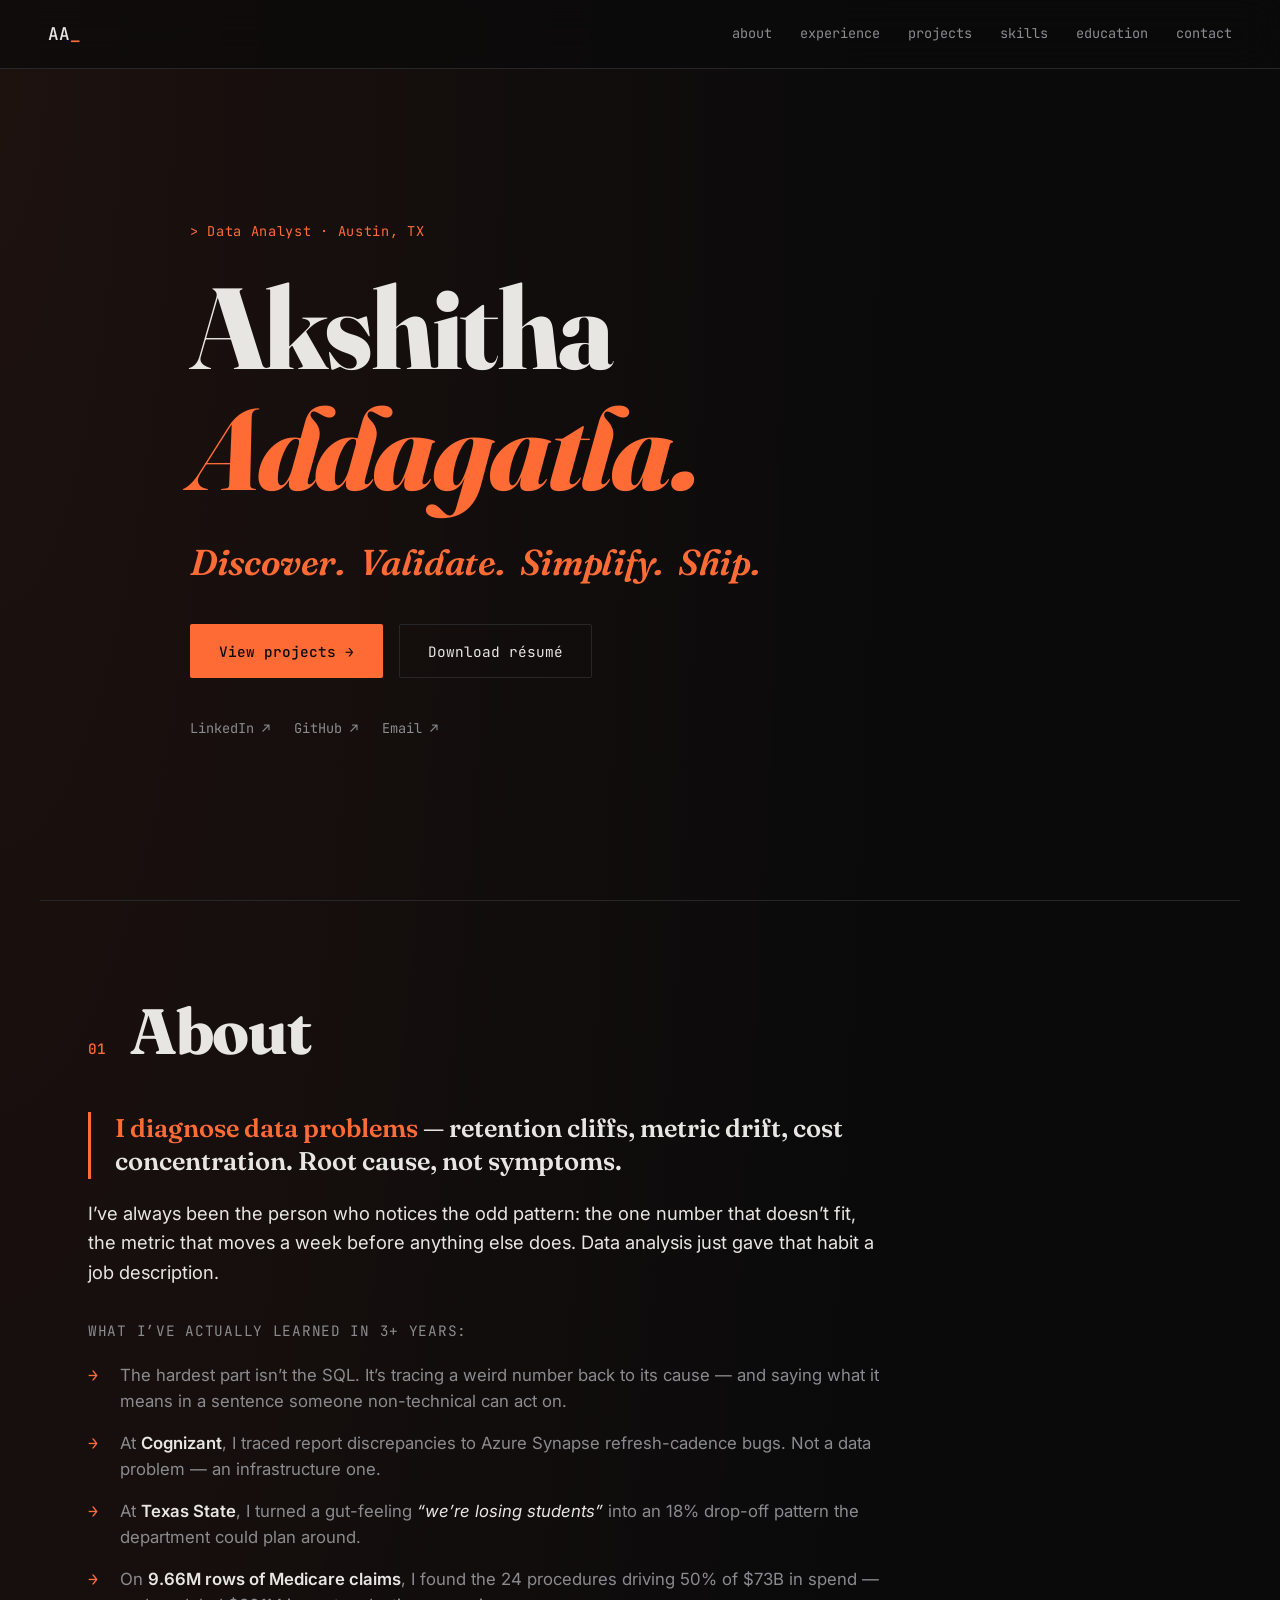
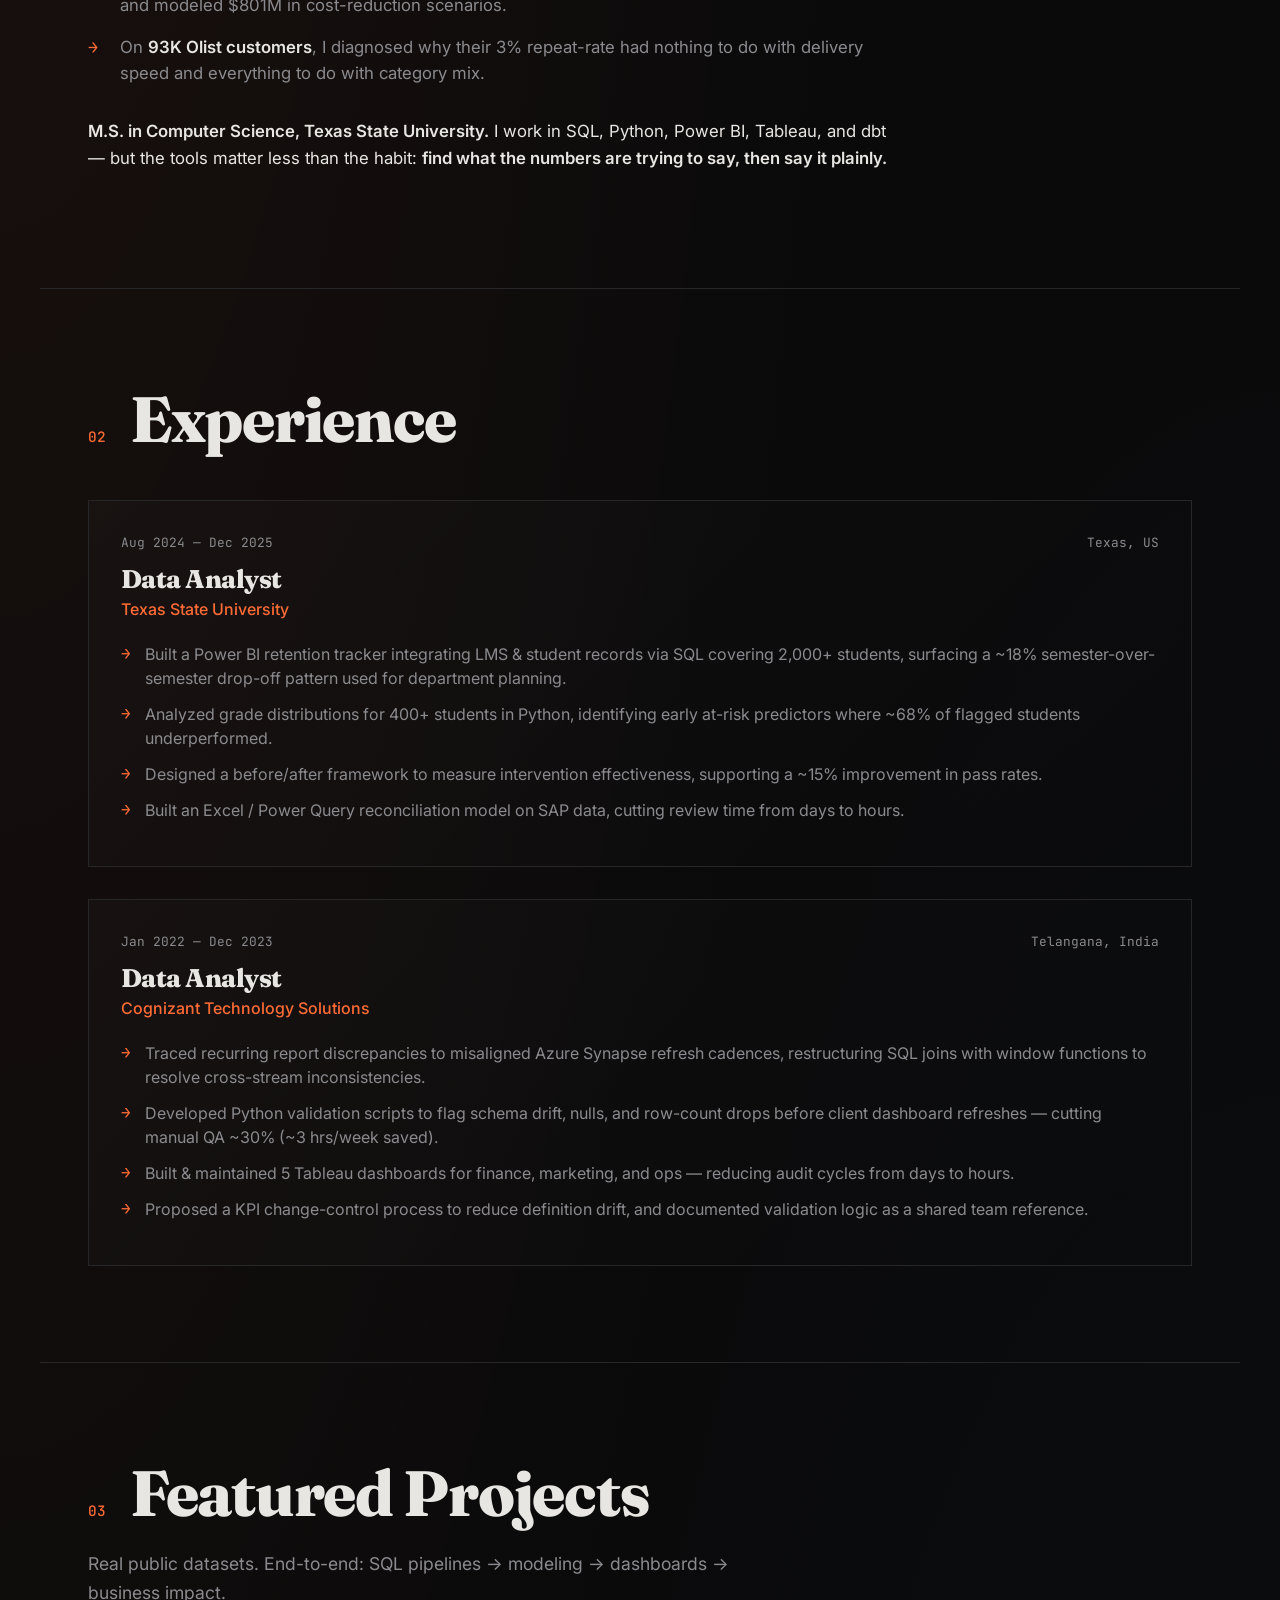
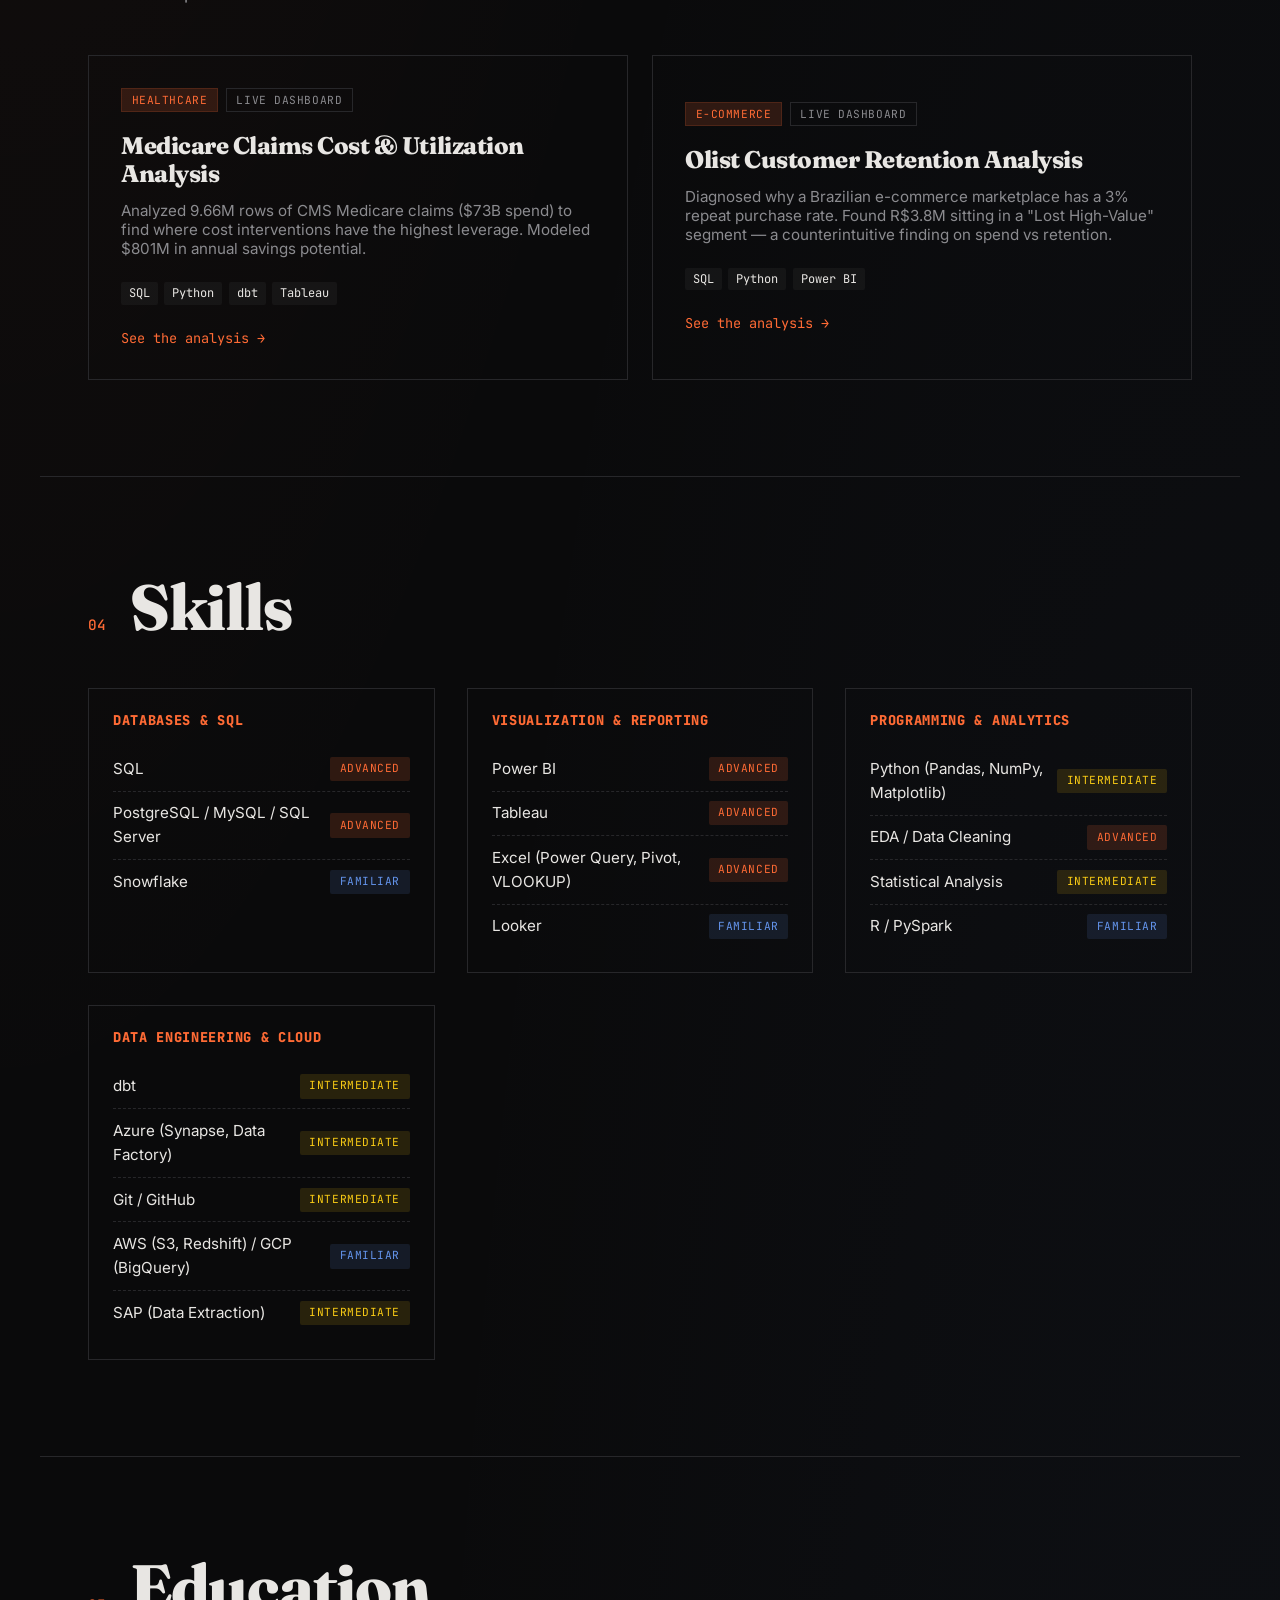
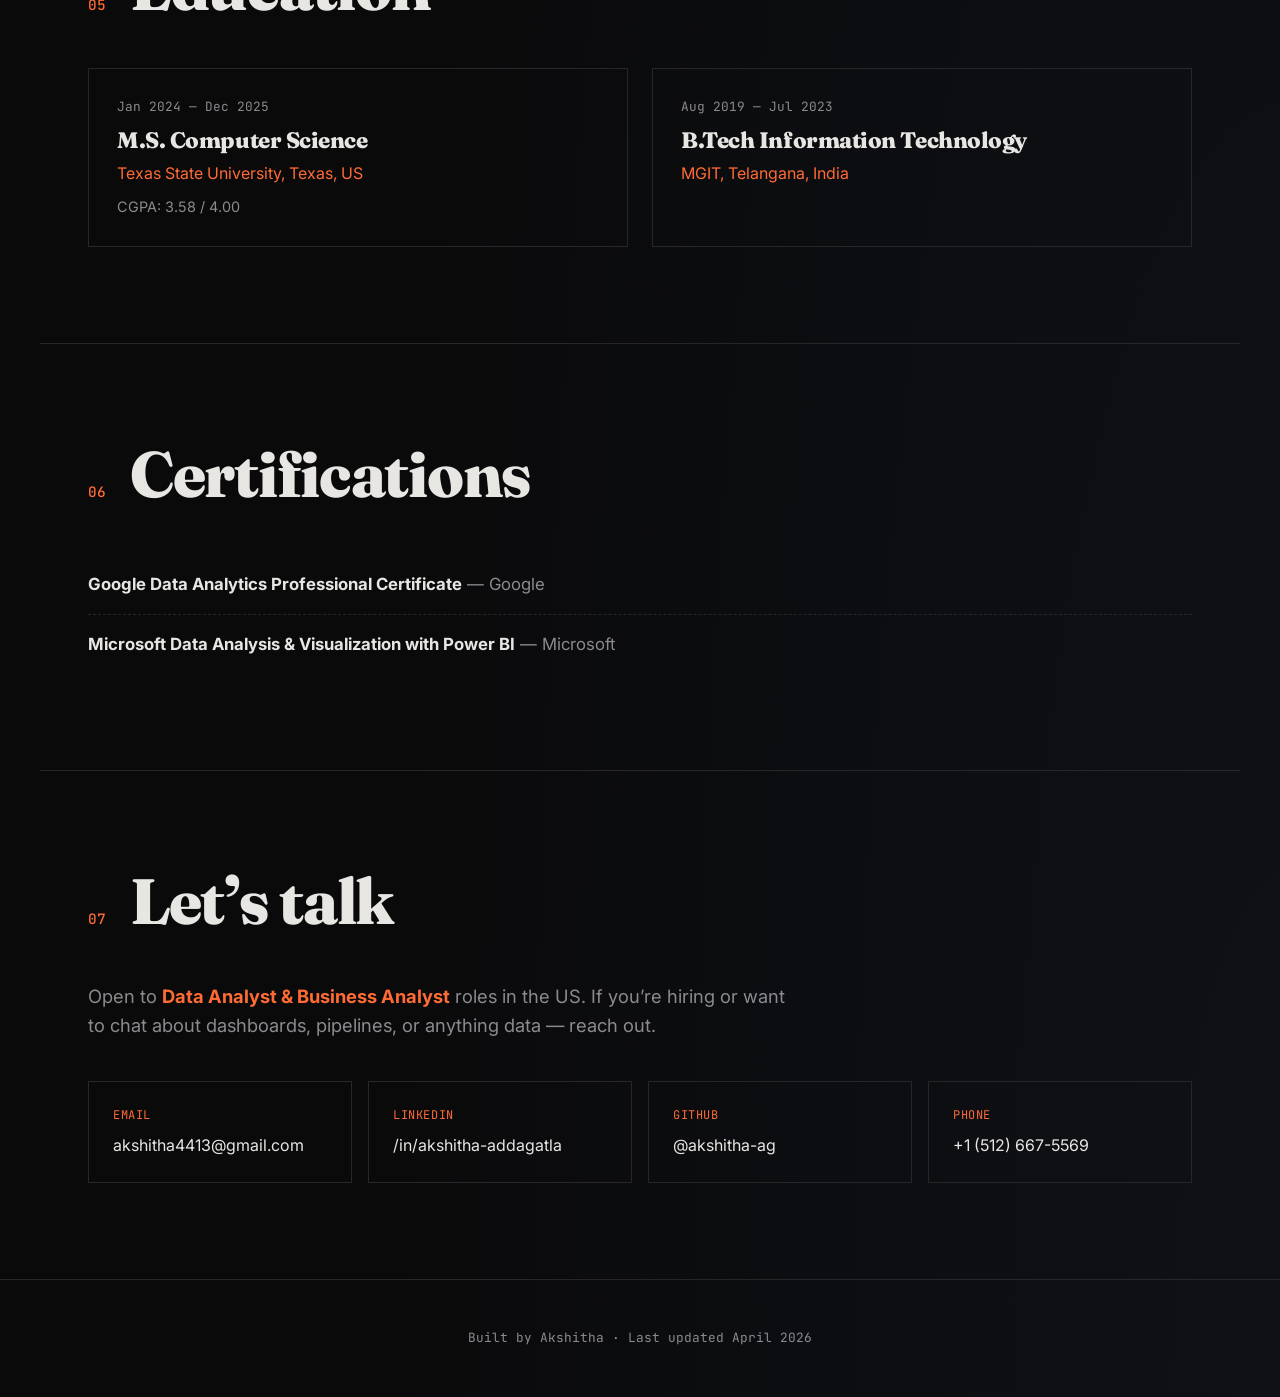
==== index.html @ b60f63e4 "Add files via upload Initial portfolio deploy" ====
<!DOCTYPE html>
<html lang="en">
<head>
<meta charset="UTF-8" />
<meta name="viewport" content="width=device-width, initial-scale=1.0" />
<title>Akshitha Addagatla — Data Analyst</title>
<meta name="description" content="Data analyst with 3+ years of experience. I diagnose data problems — retention cliffs, metric drift, cost concentration. Root cause, not symptoms." />
<meta property="og:title" content="Akshitha Addagatla — Data Analyst" />
<meta property="og:description" content="Discover. Validate. Simplify. Ship. — Data analyst diagnosing retention cliffs, metric drift, and cost concentration across healthcare, e-commerce, and enterprise reporting." />
<meta property="og:type" content="website" />
<link rel="icon" type="image/svg+xml" href="favicon.svg" />
<link rel="preconnect" href="https://fonts.googleapis.com" />
<link rel="preconnect" href="https://fonts.gstatic.com" crossorigin />
<link href="https://fonts.googleapis.com/css2?family=Fraunces:opsz,wght@9..144,400;9..144,600;9..144,800&family=JetBrains+Mono:wght@400;500&family=Inter:wght@400;500;600&display=swap" rel="stylesheet" />
<link rel="stylesheet" href="style.css" />
</head>
<body>

<nav class="nav">
  <a href="#top" class="nav-logo">AA<span class="blink">_</span></a>
  <div class="nav-links">
    <a href="#about">about</a>
    <a href="#experience">experience</a>
    <a href="#projects">projects</a>
    <a href="#skills">skills</a>
    <a href="#education">education</a>
    <a href="#contact">contact</a>
  </div>
</nav>

<header id="top" class="hero">
  <div class="hero-grid hero-grid-centered">
    <div class="hero-text">
      <p class="eyebrow">> Data Analyst · Austin, TX</p>
      <h1>Akshitha<br/><span class="accent">Addagatla.</span></h1>
      <p class="tagline-verbs"><em>Discover.</em> <em>Validate.</em> <em>Simplify.</em> <em>Ship.</em></p>
      <div class="hero-cta">
        <a href="#projects" class="btn btn-primary">View projects →</a>
        <a href="resume.pdf" class="btn btn-ghost" download>Download résumé</a>
      </div>
      <div class="socials">
        <a href="https://www.linkedin.com/in/akshitha-addagatla-6658932a1/" target="_blank" rel="noopener">LinkedIn ↗</a>
        <a href="https://github.com/akshitha-ag" target="_blank" rel="noopener">GitHub ↗</a>
        <a href="mailto:akshitha4413@gmail.com">Email ↗</a>
      </div>
    </div>
  </div>
</header>

<section id="about" class="section">
  <div class="section-head">
    <span class="section-num">01</span>
    <h2>About</h2>
  </div>
  <div class="about-body">
    <p class="about-thesis"><strong>I diagnose data problems</strong> — retention cliffs, metric drift, cost concentration. Root cause, not symptoms.</p>
    <p>I&rsquo;ve always been the person who notices the odd pattern: the one number that doesn&rsquo;t fit, the metric that moves a week before anything else does. Data analysis just gave that habit a job description.</p>
    <p class="about-lead-in">What I&rsquo;ve actually learned in 3+ years:</p>
    <ul class="about-bullets">
      <li>The hardest part isn&rsquo;t the SQL. It&rsquo;s tracing a weird number back to its cause — and saying what it means in a sentence someone non-technical can act on.</li>
      <li>At <strong>Cognizant</strong>, I traced report discrepancies to Azure Synapse refresh-cadence bugs. Not a data problem — an infrastructure one.</li>
      <li>At <strong>Texas State</strong>, I turned a gut-feeling <em>&ldquo;we&rsquo;re losing students&rdquo;</em> into an 18% drop-off pattern the department could plan around.</li>
      <li>On <strong>9.66M rows of Medicare claims</strong>, I found the 24 procedures driving 50% of $73B in spend — and modeled $801M in cost-reduction scenarios.</li>
      <li>On <strong>93K Olist customers</strong>, I diagnosed why their 3% repeat-rate had nothing to do with delivery speed and everything to do with category mix.</li>
    </ul>
    <p class="about-close"><strong>M.S. in Computer Science, Texas State University.</strong> I work in SQL, Python, Power BI, Tableau, and dbt — but the tools matter less than the habit: <strong>find what the numbers are trying to say, then say it plainly.</strong></p>
  </div>
</section>

<section id="experience" class="section">
  <div class="section-head">
    <span class="section-num">02</span>
    <h2>Experience</h2>
  </div>
  <div class="timeline">
    <article class="exp-card">
      <div class="exp-meta">
        <span class="exp-date">Aug 2024 — Dec 2025</span>
        <span class="exp-loc">Texas, US</span>
      </div>
      <h3>Data Analyst</h3>
      <p class="exp-company">Texas State University</p>
      <ul class="exp-bullets">
        <li>Built a Power BI retention tracker integrating LMS &amp; student records via SQL covering 2,000+ students, surfacing a ~18% semester-over-semester drop-off pattern used for department planning.</li>
        <li>Analyzed grade distributions for 400+ students in Python, identifying early at-risk predictors where ~68% of flagged students underperformed.</li>
        <li>Designed a before/after framework to measure intervention effectiveness, supporting a ~15% improvement in pass rates.</li>
        <li>Built an Excel / Power Query reconciliation model on SAP data, cutting review time from days to hours.</li>
      </ul>
    </article>

    <article class="exp-card">
      <div class="exp-meta">
        <span class="exp-date">Jan 2022 — Dec 2023</span>
        <span class="exp-loc">Telangana, India</span>
      </div>
      <h3>Data Analyst</h3>
      <p class="exp-company">Cognizant Technology Solutions</p>
      <ul class="exp-bullets">
        <li>Traced recurring report discrepancies to misaligned Azure Synapse refresh cadences, restructuring SQL joins with window functions to resolve cross-stream inconsistencies.</li>
        <li>Developed Python validation scripts to flag schema drift, nulls, and row-count drops before client dashboard refreshes — cutting manual QA ~30% (~3 hrs/week saved).</li>
        <li>Built &amp; maintained 5 Tableau dashboards for finance, marketing, and ops — reducing audit cycles from days to hours.</li>
        <li>Proposed a KPI change-control process to reduce definition drift, and documented validation logic as a shared team reference.</li>
      </ul>
    </article>
  </div>
</section>

<section id="projects" class="section">
  <div class="section-head">
    <span class="section-num">03</span>
    <h2>Featured Projects</h2>
  </div>
  <p class="section-intro">Real public datasets. End-to-end: SQL pipelines → modeling → dashboards → business impact.</p>

  <div class="project-grid">
    <button class="project-card" data-project="medicare">
      <div class="project-tags">
        <span class="tag tag-domain">Healthcare</span>
        <span class="tag">Live Dashboard</span>
      </div>
      <h3>Medicare Claims Cost &amp; Utilization Analysis</h3>
      <p class="project-blurb">Analyzed 9.66M rows of CMS Medicare claims ($73B spend) to find where cost interventions have the highest leverage. Modeled $801M in annual savings potential.</p>
      <div class="project-stack">
        <span>SQL</span><span>Python</span><span>dbt</span><span>Tableau</span>
      </div>
      <div class="project-cta">See the analysis →</div>
    </button>

    <button class="project-card" data-project="olist">
      <div class="project-tags">
        <span class="tag tag-domain">E-commerce</span>
        <span class="tag">Live Dashboard</span>
      </div>
      <h3>Olist Customer Retention Analysis</h3>
      <p class="project-blurb">Diagnosed why a Brazilian e-commerce marketplace has a 3% repeat purchase rate. Found R$3.8M sitting in a "Lost High-Value" segment — a counterintuitive finding on spend vs retention.</p>
      <div class="project-stack">
        <span>SQL</span><span>Python</span><span>Power BI</span>
      </div>
      <div class="project-cta">See the analysis →</div>
    </button>
  </div>
</section>

<section id="skills" class="section">
  <div class="section-head">
    <span class="section-num">04</span>
    <h2>Skills</h2>
  </div>

  <div class="skills-grid">
    <div class="skill-group">
      <h4>Databases &amp; SQL</h4>
      <div class="skill-row"><span class="skill-name">SQL</span><span class="skill-level lvl-adv">Advanced</span></div>
      <div class="skill-row"><span class="skill-name">PostgreSQL / MySQL / SQL Server</span><span class="skill-level lvl-adv">Advanced</span></div>
      <div class="skill-row"><span class="skill-name">Snowflake</span><span class="skill-level lvl-fam">Familiar</span></div>
    </div>

    <div class="skill-group">
      <h4>Visualization &amp; Reporting</h4>
      <div class="skill-row"><span class="skill-name">Power BI</span><span class="skill-level lvl-adv">Advanced</span></div>
      <div class="skill-row"><span class="skill-name">Tableau</span><span class="skill-level lvl-adv">Advanced</span></div>
      <div class="skill-row"><span class="skill-name">Excel (Power Query, Pivot, VLOOKUP)</span><span class="skill-level lvl-adv">Advanced</span></div>
      <div class="skill-row"><span class="skill-name">Looker</span><span class="skill-level lvl-fam">Familiar</span></div>
    </div>

    <div class="skill-group">
      <h4>Programming &amp; Analytics</h4>
      <div class="skill-row"><span class="skill-name">Python (Pandas, NumPy, Matplotlib)</span><span class="skill-level lvl-int">Intermediate</span></div>
      <div class="skill-row"><span class="skill-name">EDA / Data Cleaning</span><span class="skill-level lvl-adv">Advanced</span></div>
      <div class="skill-row"><span class="skill-name">Statistical Analysis</span><span class="skill-level lvl-int">Intermediate</span></div>
      <div class="skill-row"><span class="skill-name">R / PySpark</span><span class="skill-level lvl-fam">Familiar</span></div>
    </div>

    <div class="skill-group">
      <h4>Data Engineering &amp; Cloud</h4>
      <div class="skill-row"><span class="skill-name">dbt</span><span class="skill-level lvl-int">Intermediate</span></div>
      <div class="skill-row"><span class="skill-name">Azure (Synapse, Data Factory)</span><span class="skill-level lvl-int">Intermediate</span></div>
      <div class="skill-row"><span class="skill-name">Git / GitHub</span><span class="skill-level lvl-int">Intermediate</span></div>
      <div class="skill-row"><span class="skill-name">AWS (S3, Redshift) / GCP (BigQuery)</span><span class="skill-level lvl-fam">Familiar</span></div>
      <div class="skill-row"><span class="skill-name">SAP (Data Extraction)</span><span class="skill-level lvl-int">Intermediate</span></div>
    </div>
  </div>
</section>

<section id="education" class="section">
  <div class="section-head">
    <span class="section-num">05</span>
    <h2>Education</h2>
  </div>
  <div class="edu-grid">
    <article class="edu-card">
      <span class="edu-date">Jan 2024 — Dec 2025</span>
      <h3>M.S. Computer Science</h3>
      <p class="edu-school">Texas State University, Texas, US</p>
      <p class="edu-detail">CGPA: 3.58 / 4.00</p>
    </article>
    <article class="edu-card">
      <span class="edu-date">Aug 2019 — Jul 2023</span>
      <h3>B.Tech Information Technology</h3>
      <p class="edu-school">MGIT, Telangana, India</p>
    </article>
  </div>
</section>

<section id="certifications" class="section">
  <div class="section-head">
    <span class="section-num">06</span>
    <h2>Certifications</h2>
  </div>
  <ul class="cert-list">
    <li><strong>Google Data Analytics Professional Certificate</strong> — Google</li>
    <li><strong>Microsoft Data Analysis &amp; Visualization with Power BI</strong> — Microsoft</li>
  </ul>
</section>

<section id="contact" class="section contact-section">
  <div class="section-head">
    <span class="section-num">07</span>
    <h2>Let&rsquo;s talk</h2>
  </div>
  <p class="contact-text">Open to <strong>Data Analyst &amp; Business Analyst</strong> roles in the US. If you&rsquo;re hiring or want to chat about dashboards, pipelines, or anything data — reach out.</p>
  <div class="contact-links">
    <a href="mailto:akshitha4413@gmail.com" class="contact-tile">
      <span class="tile-label">Email</span>
      <span class="tile-value">akshitha4413@gmail.com</span>
    </a>
    <a href="https://www.linkedin.com/in/akshitha-addagatla-6658932a1/" target="_blank" rel="noopener" class="contact-tile">
      <span class="tile-label">LinkedIn</span>
      <span class="tile-value">/in/akshitha-addagatla</span>
    </a>
    <a href="https://github.com/akshitha-ag" target="_blank" rel="noopener" class="contact-tile">
      <span class="tile-label">GitHub</span>
      <span class="tile-value">@akshitha-ag</span>
    </a>
    <a href="tel:+15126675569" class="contact-tile">
      <span class="tile-label">Phone</span>
      <span class="tile-value">+1 (512) 667-5569</span>
    </a>
  </div>
</section>

<footer class="footer">
  <p>Built by Akshitha · Last updated April 2026</p>
</footer>

<div class="modal-overlay" id="modalOverlay">
  <div class="modal" role="dialog" aria-modal="true">
    <button class="modal-close" aria-label="Close">×</button>
    <div class="modal-body" id="modalBody"></div>
  </div>
</div>

<script src="script.js"></script>
</body>
</html>
---- style.css ----
/* ===== RESET ===== */
*, *::before, *::after { box-sizing: border-box; margin: 0; padding: 0; }
html { scroll-behavior: smooth; }
body {
  background: #0a0a0b;
  color: #e8e6e3;
  font-family: 'Inter', sans-serif;
  line-height: 1.6;
  overflow-x: hidden;
  background-image:
    radial-gradient(ellipse at top left, rgba(255, 107, 53, 0.08), transparent 50%),
    radial-gradient(ellipse at bottom right, rgba(100, 149, 237, 0.05), transparent 50%);
}

/* ===== VARIABLES ===== */
:root {
  --bg: #0a0a0b;
  --bg-card: #13131500;
  --border: #27272a;
  --border-hover: #3f3f46;
  --text: #e8e6e3;
  --text-muted: #8b8b8f;
  --accent: #ff6b35;
  --accent-dim: rgba(255, 107, 53, 0.15);
  --green: #4ade80;
  --yellow: #facc15;
  --blue: #6495ed;
}

/* ===== TYPOGRAPHY ===== */
h1, h2, h3, h4 { font-family: 'Fraunces', serif; font-weight: 800; letter-spacing: -0.02em; line-height: 1.05; }
.mono, code, .section-num { font-family: 'JetBrains Mono', monospace; }

/* ===== NAV ===== */
.nav {
  position: fixed; top: 0; left: 0; right: 0;
  display: flex; justify-content: space-between; align-items: center;
  padding: 1.25rem 3rem;
  background: rgba(10, 10, 11, 0.7);
  backdrop-filter: blur(20px);
  -webkit-backdrop-filter: blur(20px);
  border-bottom: 1px solid var(--border);
  z-index: 100;
}
.nav-logo {
  font-family: 'JetBrains Mono', monospace;
  font-size: 1.1rem; font-weight: 500;
  color: var(--text); text-decoration: none;
}
.blink { color: var(--accent); animation: blink 1s step-end infinite; }
@keyframes blink { 50% { opacity: 0; } }
.nav-links { display: flex; gap: 1.75rem; }
.nav-links a {
  font-family: 'JetBrains Mono', monospace;
  color: var(--text-muted); text-decoration: none;
  font-size: 0.85rem;
  transition: color 0.2s;
}
.nav-links a:hover { color: var(--accent); }

/* ===== HERO ===== */
.hero {
  min-height: 100vh;
  display: flex; align-items: center;
  padding: 8rem 3rem 4rem;
  position: relative;
}
.hero-grid {
  display: grid;
  grid-template-columns: 1.3fr 1fr;
  gap: 5rem;
  width: 100%; max-width: 1400px; margin: 0 auto;
  align-items: center;
}
.eyebrow {
  font-family: 'JetBrains Mono', monospace;
  color: var(--accent);
  font-size: 0.85rem;
  margin-bottom: 1.5rem;
  letter-spacing: 0.05em;
}
.hero-text h1 {
  font-size: clamp(3.5rem, 9vw, 7.5rem);
  margin-bottom: 2rem;
}
.accent { color: var(--accent); font-style: italic; }
.tagline {
  font-size: 1.25rem;
  color: var(--text-muted);
  max-width: 540px;
  margin-bottom: 2.5rem;
}
.tagline em { color: var(--text); font-style: italic; font-family: 'Fraunces', serif; }
.hero-cta { display: flex; gap: 1rem; margin-bottom: 2.5rem; flex-wrap: wrap; }
.btn {
  padding: 0.9rem 1.75rem;
  font-family: 'JetBrains Mono', monospace;
  font-size: 0.9rem;
  text-decoration: none;
  border-radius: 2px;
  transition: all 0.2s;
  display: inline-block;
  border: 1px solid transparent;
}
.btn-primary { background: var(--accent); color: #0a0a0b; font-weight: 500; }
.btn-primary:hover { background: #ff8555; transform: translateY(-2px); }
.btn-ghost { border-color: var(--border); color: var(--text); }
.btn-ghost:hover { border-color: var(--accent); color: var(--accent); }
.socials { display: flex; gap: 1.5rem; }
.socials a {
  font-family: 'JetBrains Mono', monospace;
  color: var(--text-muted);
  text-decoration: none;
  font-size: 0.85rem;
  border-bottom: 1px solid transparent;
  padding-bottom: 2px;
  transition: all 0.2s;
}
.socials a:hover { color: var(--accent); border-bottom-color: var(--accent); }

.hero-photo { display: flex; flex-direction: column; align-items: center; gap: 1.25rem; }
.photo-frame {
  position: relative;
  width: 100%; max-width: 380px;
  aspect-ratio: 4 / 5;
  border: 1px solid var(--border);
  overflow: hidden;
  filter: grayscale(40%) contrast(1.05);
  transition: filter 0.4s;
}
.photo-frame:hover { filter: grayscale(0%) contrast(1); }
.photo-frame::before {
  content: '';
  position: absolute; inset: -1px;
  background: linear-gradient(135deg, transparent 30%, rgba(255,107,53,0.2), transparent 70%);
  pointer-events: none; z-index: 2;
}
.photo-frame img { width: 100%; height: 100%; object-fit: cover; display: block; }
.photo-tag {
  font-family: 'JetBrains Mono', monospace;
  font-size: 0.75rem;
  color: var(--text-muted);
  text-align: center;
  letter-spacing: 0.03em;
}

/* ===== SECTIONS ===== */
.section {
  max-width: 1200px;
  margin: 0 auto;
  padding: 6rem 3rem;
  border-top: 1px solid var(--border);
}
.section-head {
  display: flex; align-items: baseline; gap: 1.5rem;
  margin-bottom: 3rem;
}
.section-num {
  color: var(--accent);
  font-size: 0.9rem;
  font-weight: 500;
}
.section h2 { font-size: clamp(2.5rem, 5vw, 4rem); }
.section-intro {
  color: var(--text-muted);
  font-size: 1.1rem;
  max-width: 700px;
  margin-bottom: 3rem;
  margin-top: -1.5rem;
}

/* ===== ABOUT ===== */
.about-body {
  max-width: 800px;
  font-size: 1.15rem;
}
.about-body p { margin-bottom: 1.25rem; }
.about-body strong { color: var(--accent); font-weight: 600; }

/* ===== EXPERIENCE ===== */
.timeline { display: flex; flex-direction: column; gap: 2rem; }
.exp-card {
  padding: 2rem;
  border: 1px solid var(--border);
  background: linear-gradient(135deg, rgba(255,255,255,0.02), transparent);
  transition: all 0.3s;
}
.exp-card:hover { border-color: var(--accent); transform: translateX(4px); }
.exp-meta {
  display: flex; justify-content: space-between;
  font-family: 'JetBrains Mono', monospace;
  font-size: 0.8rem;
  color: var(--text-muted);
  margin-bottom: 0.75rem;
}
.exp-card h3 { font-size: 1.6rem; margin-bottom: 0.25rem; }
.exp-company { color: var(--accent); margin-bottom: 1.25rem; font-weight: 500; }
.exp-bullets { list-style: none; }
.exp-bullets li {
  padding-left: 1.5rem;
  position: relative;
  color: var(--text-muted);
  margin-bottom: 0.75rem;
  line-height: 1.5;
}
.exp-bullets li::before {
  content: '→';
  position: absolute; left: 0;
  color: var(--accent);
  font-family: 'JetBrains Mono', monospace;
}

/* ===== PROJECTS ===== */
.project-grid { display: grid; grid-template-columns: repeat(auto-fit, minmax(380px, 1fr)); gap: 1.5rem; }
.project-card {
  text-align: left;
  padding: 2rem;
  background: transparent;
  border: 1px solid var(--border);
  cursor: pointer;
  font-family: inherit;
  color: var(--text);
  transition: all 0.3s;
  position: relative;
  overflow: hidden;
}
.project-card::before {
  content: '';
  position: absolute; top: 0; left: 0;
  width: 100%; height: 1px;
  background: linear-gradient(90deg, transparent, var(--accent), transparent);
  transform: scaleX(0); transition: transform 0.4s;
}
.project-card:hover::before { transform: scaleX(1); }
.project-card:hover { border-color: var(--border-hover); background: rgba(255,255,255,0.015); transform: translateY(-4px); }
.project-tags { display: flex; gap: 0.5rem; margin-bottom: 1.25rem; }
.tag {
  font-family: 'JetBrains Mono', monospace;
  font-size: 0.7rem;
  padding: 0.25rem 0.6rem;
  border: 1px solid var(--border);
  color: var(--text-muted);
  text-transform: uppercase;
  letter-spacing: 0.05em;
}
.tag-domain { color: var(--accent); border-color: var(--accent-dim); background: var(--accent-dim); }
.project-card h3 { font-size: 1.5rem; margin-bottom: 0.75rem; line-height: 1.2; }
.project-blurb { color: var(--text-muted); font-size: 0.95rem; margin-bottom: 1.5rem; }
.project-stack { display: flex; flex-wrap: wrap; gap: 0.4rem; margin-bottom: 1.5rem; }
.project-stack span {
  font-family: 'JetBrains Mono', monospace;
  font-size: 0.75rem;
  color: var(--text);
  padding: 0.2rem 0.5rem;
  background: rgba(255,255,255,0.04);
  border-radius: 2px;
}
.project-cta {
  font-family: 'JetBrains Mono', monospace;
  font-size: 0.85rem;
  color: var(--accent);
}

/* ===== SKILLS ===== */
.skills-grid { display: grid; grid-template-columns: repeat(auto-fit, minmax(320px, 1fr)); gap: 2rem; }
.skill-group { padding: 1.5rem; border: 1px solid var(--border); }
.skill-group h4 {
  font-family: 'JetBrains Mono', monospace;
  font-size: 0.85rem;
  color: var(--accent);
  margin-bottom: 1.25rem;
  text-transform: uppercase;
  letter-spacing: 0.05em;
}
.skill-row {
  display: flex; justify-content: space-between; align-items: center;
  padding: 0.6rem 0;
  border-bottom: 1px dashed var(--border);
}
.skill-row:last-child { border: none; }
.skill-name { font-size: 0.95rem; color: var(--text); }
.skill-level {
  font-family: 'JetBrains Mono', monospace;
  font-size: 0.7rem;
  padding: 0.2rem 0.6rem;
  border-radius: 2px;
  text-transform: uppercase;
  letter-spacing: 0.05em;
}
.lvl-adv { background: rgba(255, 107, 53, 0.15); color: var(--accent); }
.lvl-int { background: rgba(250, 204, 21, 0.12); color: var(--yellow); }
.lvl-fam { background: rgba(100, 149, 237, 0.12); color: var(--blue); }

/* ===== EDUCATION ===== */
.edu-grid { display: grid; grid-template-columns: repeat(auto-fit, minmax(320px, 1fr)); gap: 1.5rem; }
.edu-card {
  padding: 1.75rem;
  border: 1px solid var(--border);
  transition: all 0.3s;
}
.edu-card:hover { border-color: var(--accent); }
.edu-date {
  font-family: 'JetBrains Mono', monospace;
  font-size: 0.8rem;
  color: var(--text-muted);
  display: block;
  margin-bottom: 0.75rem;
}
.edu-card h3 { font-size: 1.4rem; margin-bottom: 0.5rem; }
.edu-school { color: var(--accent); margin-bottom: 0.5rem; }
.edu-detail { color: var(--text-muted); font-size: 0.9rem; }

/* ===== CERTIFICATIONS ===== */
.cert-list { list-style: none; }
.cert-list li {
  padding: 1rem 0;
  border-bottom: 1px dashed var(--border);
  font-size: 1.05rem;
  color: var(--text-muted);
}
.cert-list li strong { color: var(--text); }
.cert-list li:last-child { border: none; }

/* ===== CONTACT ===== */
.contact-text { font-size: 1.15rem; color: var(--text-muted); max-width: 700px; margin-bottom: 2.5rem; }
.contact-text strong { color: var(--accent); }
.contact-links { display: grid; grid-template-columns: repeat(auto-fit, minmax(260px, 1fr)); gap: 1rem; }
.contact-tile {
  display: block;
  padding: 1.5rem;
  border: 1px solid var(--border);
  text-decoration: none;
  transition: all 0.3s;
}
.contact-tile:hover { border-color: var(--accent); background: rgba(255,107,53,0.03); transform: translateY(-2px); }
.tile-label {
  display: block;
  font-family: 'JetBrains Mono', monospace;
  font-size: 0.75rem;
  color: var(--accent);
  margin-bottom: 0.5rem;
  text-transform: uppercase;
  letter-spacing: 0.05em;
}
.tile-value { color: var(--text); font-size: 1rem; word-break: break-word; }

/* ===== FOOTER ===== */
.footer {
  padding: 3rem;
  text-align: center;
  border-top: 1px solid var(--border);
  font-family: 'JetBrains Mono', monospace;
  font-size: 0.8rem;
  color: var(--text-muted);
}

/* ===== MODAL ===== */
.modal-overlay {
  position: fixed; inset: 0;
  background: rgba(0, 0, 0, 0.85);
  backdrop-filter: blur(8px);
  display: none;
  align-items: center;
  justify-content: center;
  z-index: 1000;
  padding: 2rem;
  opacity: 0;
  transition: opacity 0.3s;
}
.modal-overlay.active { display: flex; opacity: 1; }
.modal {
  background: #13131a;
  border: 1px solid var(--accent-dim);
  max-width: 800px;
  width: 100%;
  max-height: 90vh;
  overflow-y: auto;
  position: relative;
  padding: 3rem;
  transform: translateY(20px);
  transition: transform 0.3s;
}
.modal-overlay.active .modal { transform: translateY(0); }
.modal-close {
  position: absolute; top: 1rem; right: 1.5rem;
  background: none; border: none;
  color: var(--text-muted);
  font-size: 2rem;
  cursor: pointer;
  transition: color 0.2s;
}
.modal-close:hover { color: var(--accent); }
.modal-body h3 { font-size: 2rem; margin-bottom: 0.5rem; line-height: 1.1; }
.modal-body .modal-tags { display: flex; gap: 0.5rem; margin-bottom: 1.5rem; flex-wrap: wrap; }
.modal-section { margin: 1.75rem 0; }
.modal-section-title {
  font-family: 'JetBrains Mono', monospace;
  font-size: 0.75rem;
  color: var(--accent);
  text-transform: uppercase;
  letter-spacing: 0.05em;
  margin-bottom: 0.75rem;
}
.modal-section p, .modal-section li { color: var(--text-muted); line-height: 1.6; }
.modal-section ul { list-style: none; }
.modal-section ul li {
  padding-left: 1.5rem;
  position: relative;
  margin-bottom: 0.6rem;
}
.modal-section ul li::before {
  content: '→';
  position: absolute; left: 0;
  color: var(--accent);
}
.modal-section strong { color: var(--text); }
.modal-links { display: flex; gap: 1rem; margin-top: 2rem; flex-wrap: wrap; }

/* ===== RESPONSIVE ===== */
@media (max-width: 860px) {
  .nav { padding: 1rem 1.5rem; }
  .nav-links { gap: 1rem; }
  .nav-links a { font-size: 0.75rem; }
  .hero { padding: 7rem 1.5rem 3rem; }
  .hero-grid { grid-template-columns: 1fr; gap: 3rem; }
  .hero-photo { order: -1; }
  .photo-frame { max-width: 280px; }
  .section { padding: 4rem 1.5rem; }
  .modal { padding: 2rem 1.5rem; }
  .exp-meta { flex-direction: column; gap: 0.25rem; }
}
 
/* ===== HERO (NO PHOTO — CENTERED) ===== */
.hero-grid-centered {
  grid-template-columns: 1fr !important;
  max-width: 900px;
  text-align: left;
}
.tagline-verbs {
  font-family: 'Fraunces', serif;
  font-size: clamp(1.5rem, 3vw, 2.25rem);
  color: var(--text);
  margin-bottom: 2.5rem;
  font-weight: 600;
  letter-spacing: -0.01em;
  line-height: 1.2;
}
.tagline-verbs em {
  font-style: italic;
  color: var(--accent);
  margin-right: 0.5rem;
}

/* ===== ABOUT (NEW BULLET STYLE) ===== */
.about-thesis {
  font-family: 'Fraunces', serif;
  font-size: 1.6rem;
  font-weight: 600;
  line-height: 1.3;
  color: var(--text);
  margin-bottom: 1.5rem;
  padding-left: 1.5rem;
  border-left: 3px solid var(--accent);
}
.about-thesis strong { color: var(--accent); font-weight: 600; }
.about-lead-in {
  font-family: 'JetBrains Mono', monospace;
  font-size: 0.9rem;
  color: var(--text-muted);
  text-transform: uppercase;
  letter-spacing: 0.05em;
  margin-top: 2rem;
  margin-bottom: 1rem;
}
.about-bullets {
  list-style: none;
  margin-bottom: 2rem;
}
.about-bullets li {
  padding-left: 2rem;
  position: relative;
  color: var(--text-muted);
  margin-bottom: 1rem;
  font-size: 1.05rem;
  line-height: 1.55;
}
.about-bullets li::before {
  content: '→';
  position: absolute; left: 0;
  color: var(--accent);
  font-family: 'JetBrains Mono', monospace;
  font-weight: 500;
}
.about-bullets li strong { color: var(--text); font-weight: 600; }
.about-bullets li em { color: var(--text); font-style: italic; }
.about-close { font-size: 1.05rem; }
.about-close strong { color: var(--text); font-weight: 600; }

/* ===== MODAL IMAGES ===== */
.modal-images {
  display: flex;
  flex-direction: column;
  gap: 1rem;
  margin: 1.5rem 0;
}
.modal-images img {
  width: 100%;
  height: auto;
  display: block;
  border: 1px solid var(--border);
  border-radius: 2px;
}
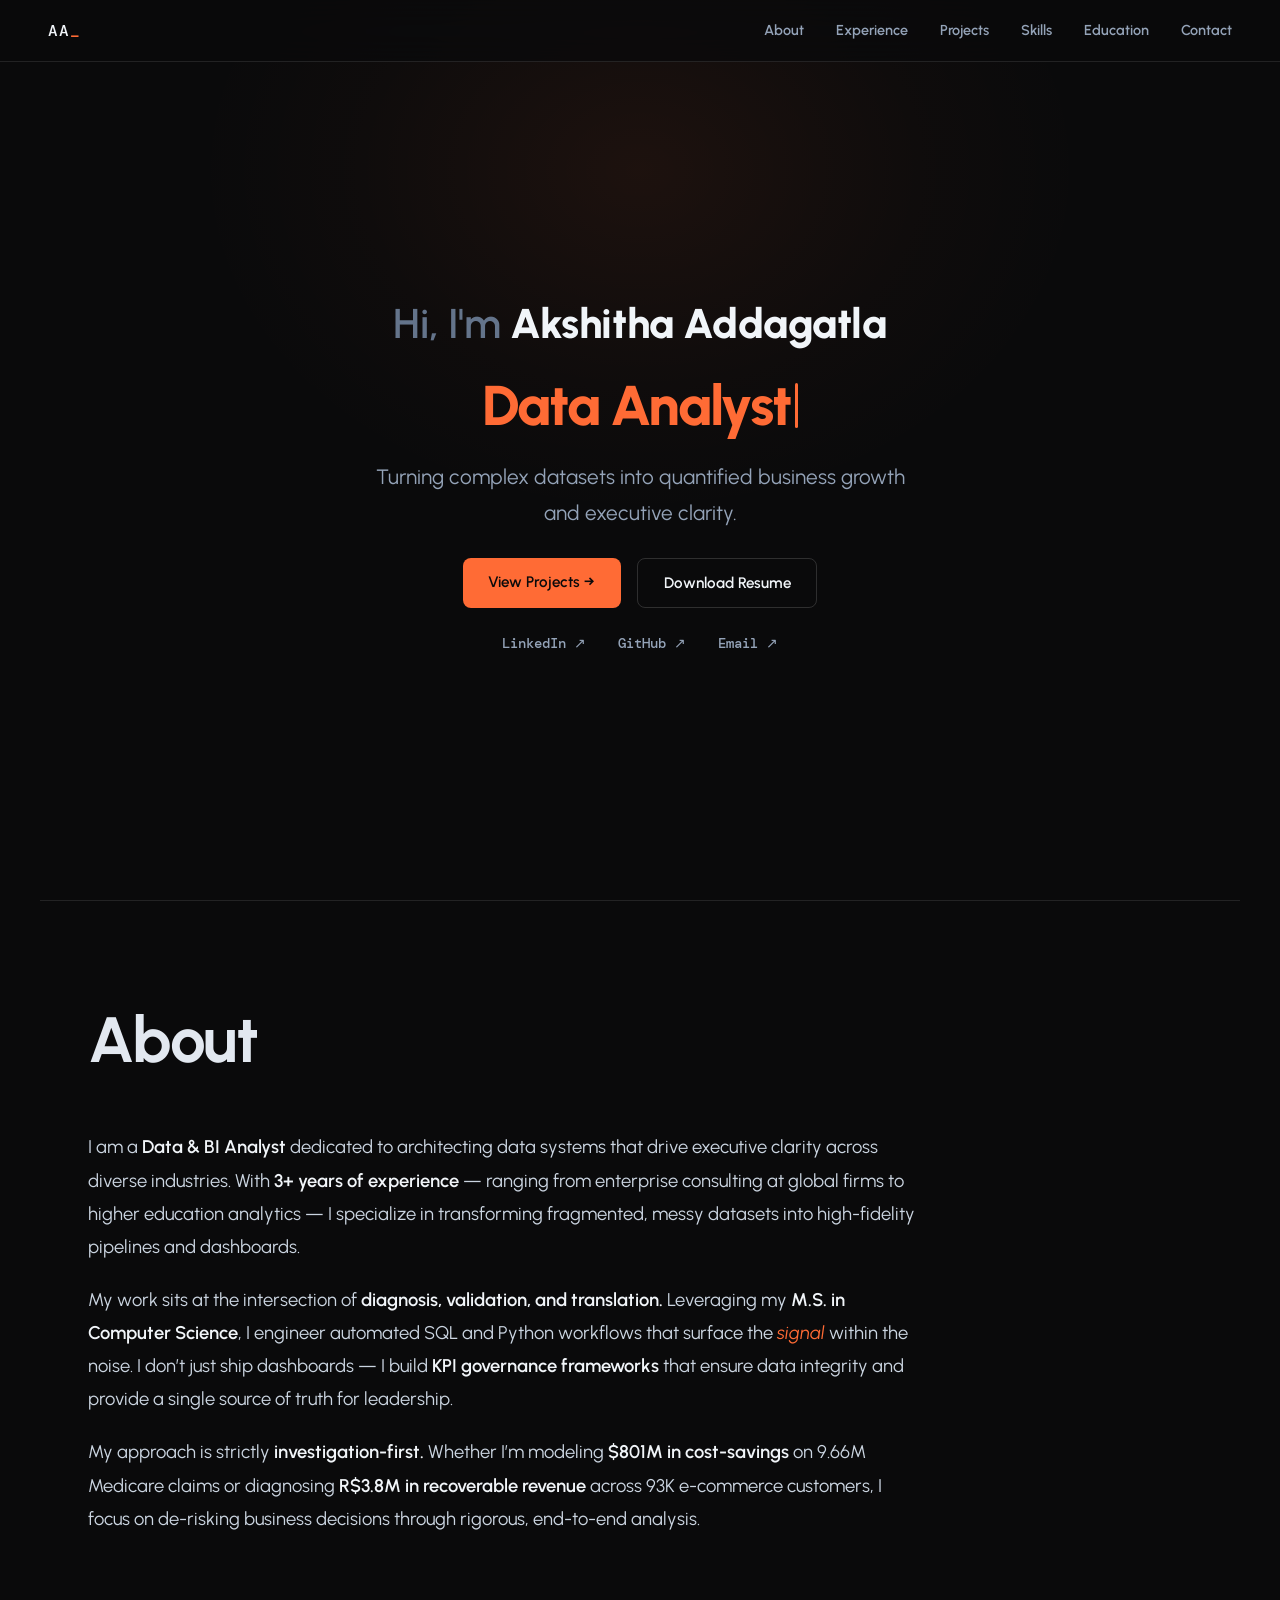
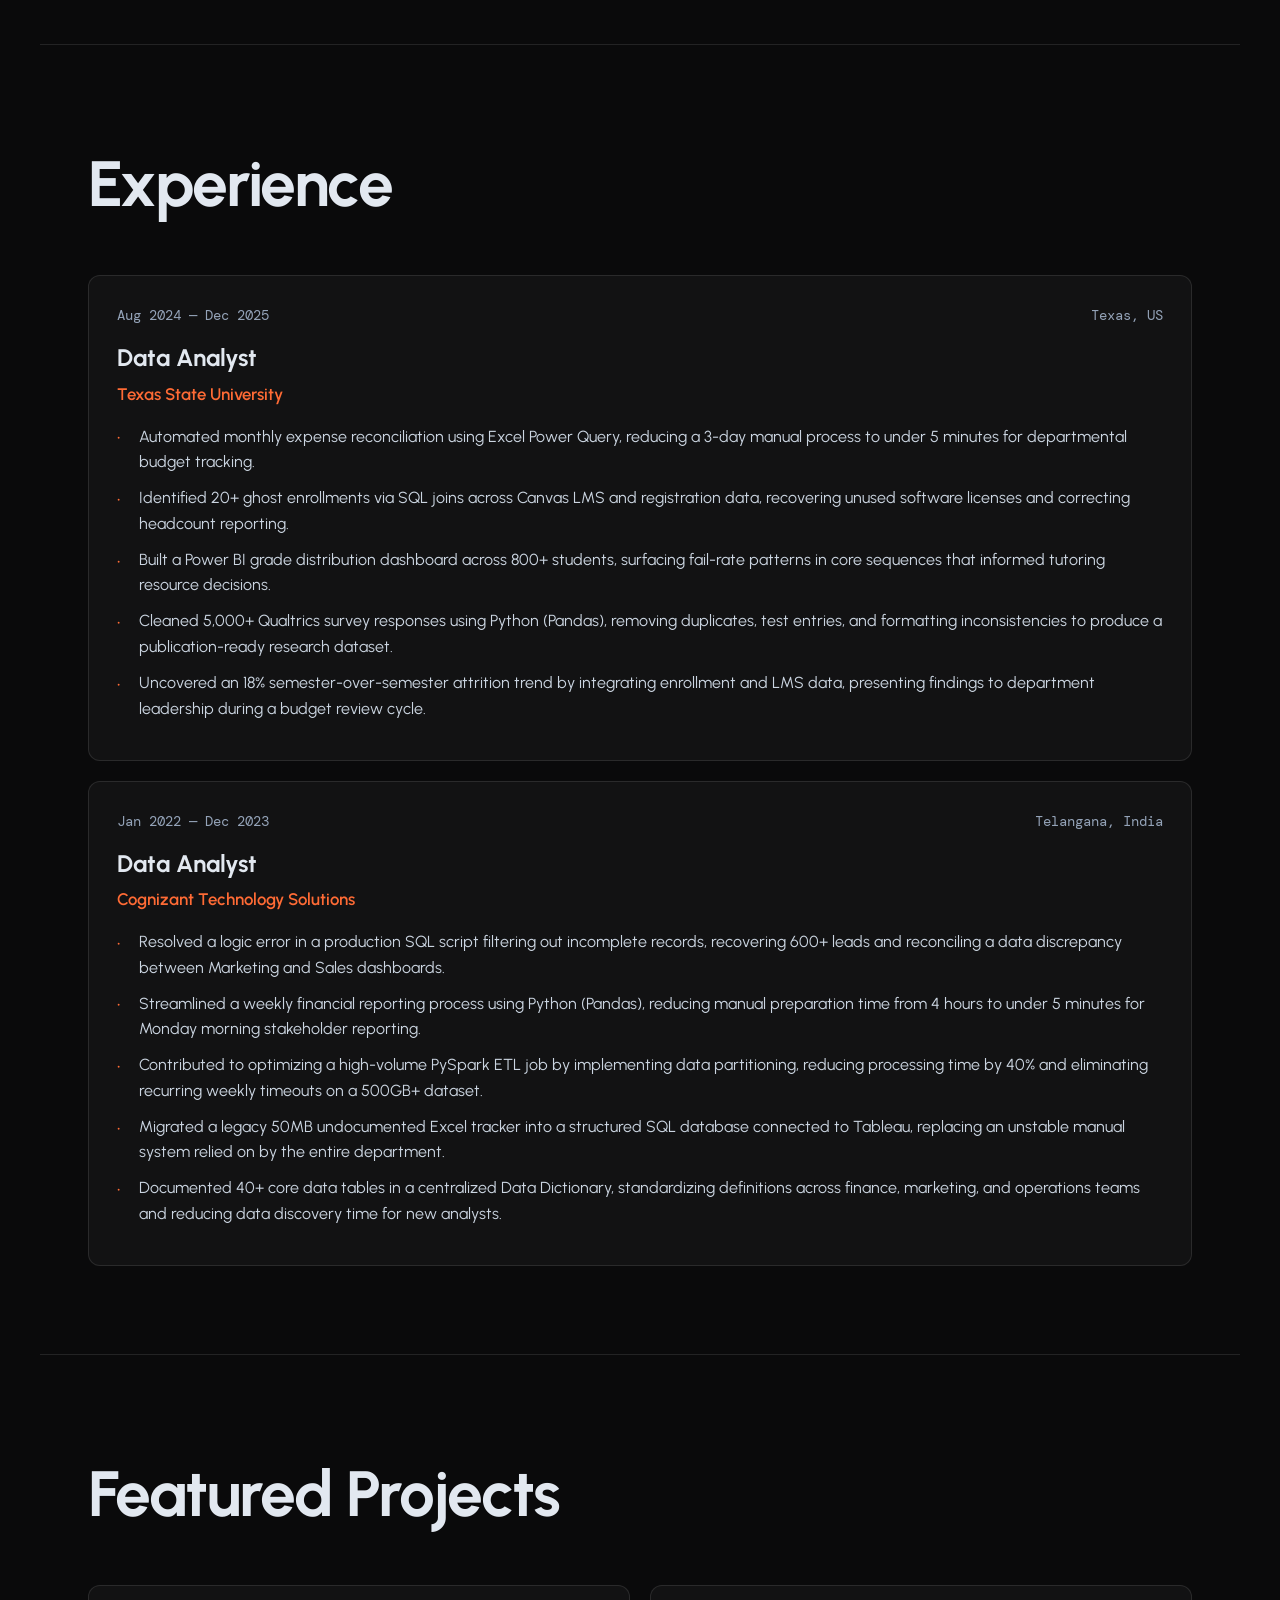
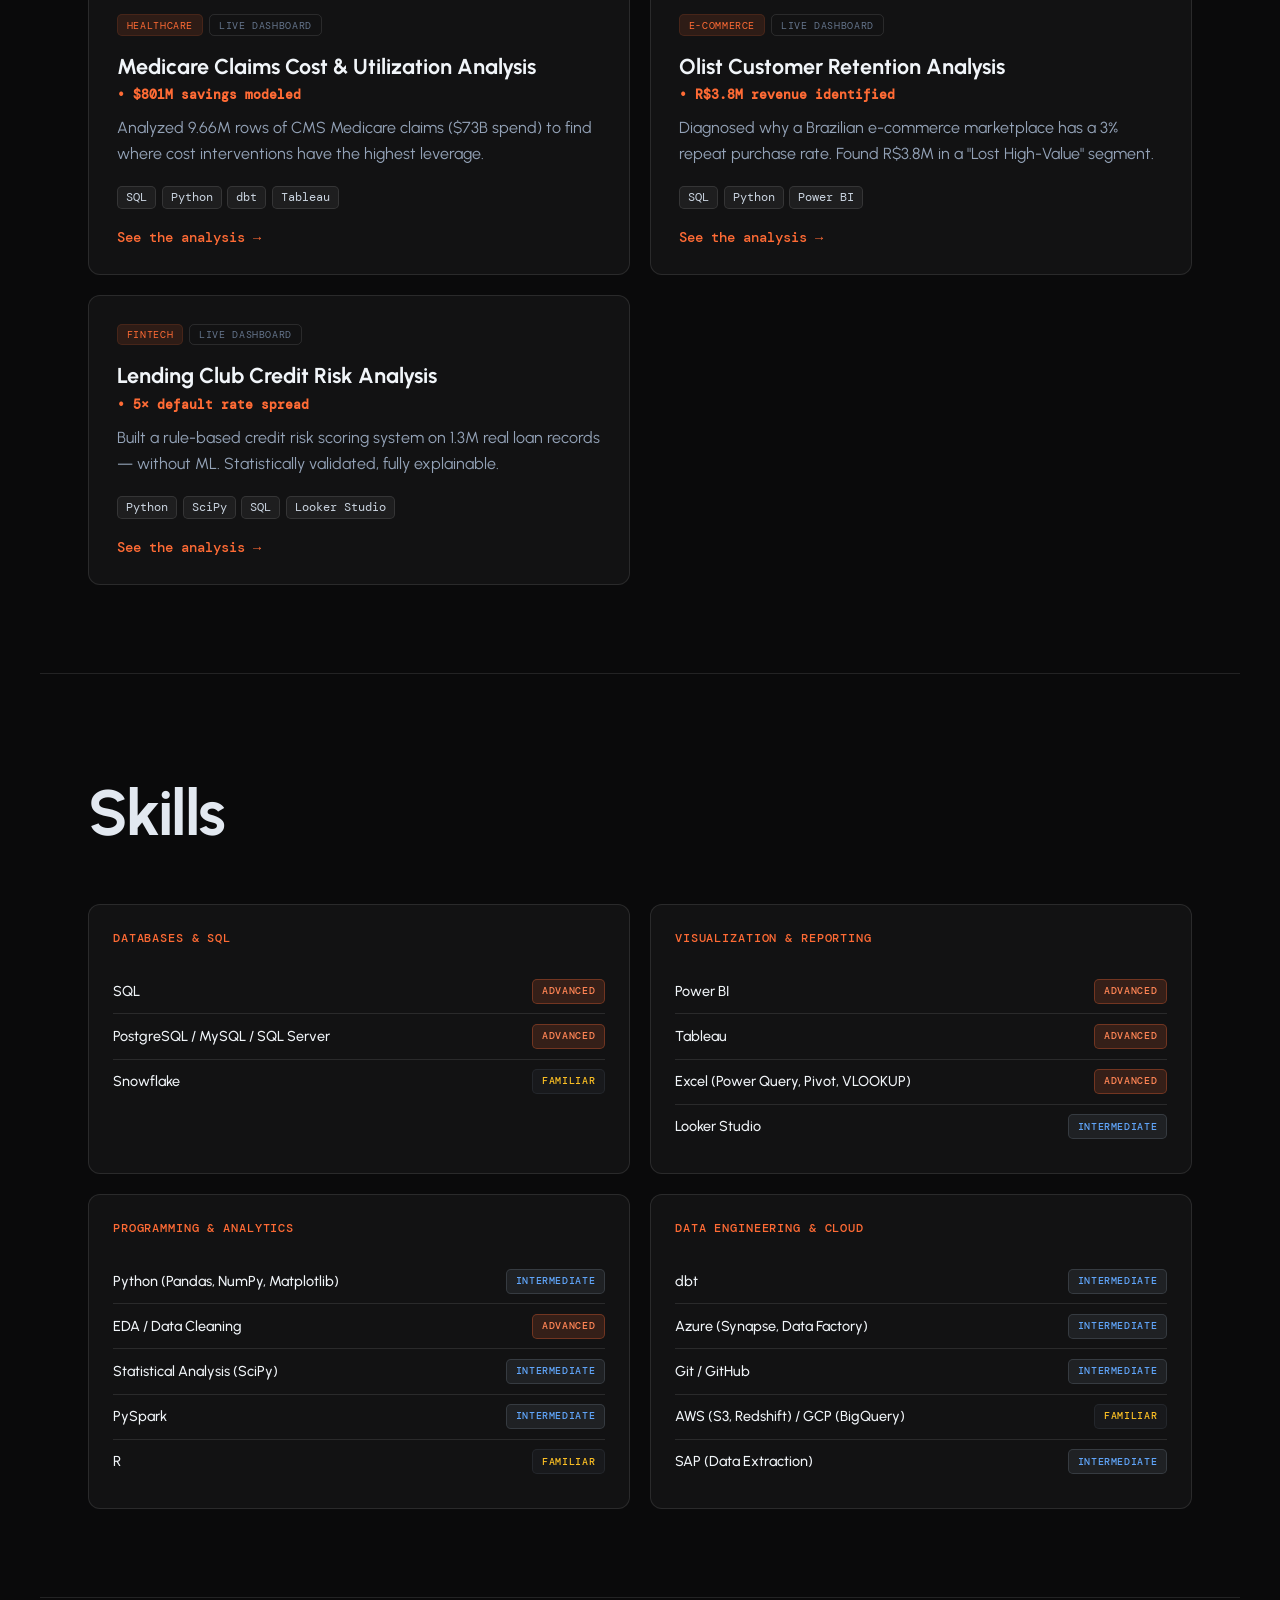
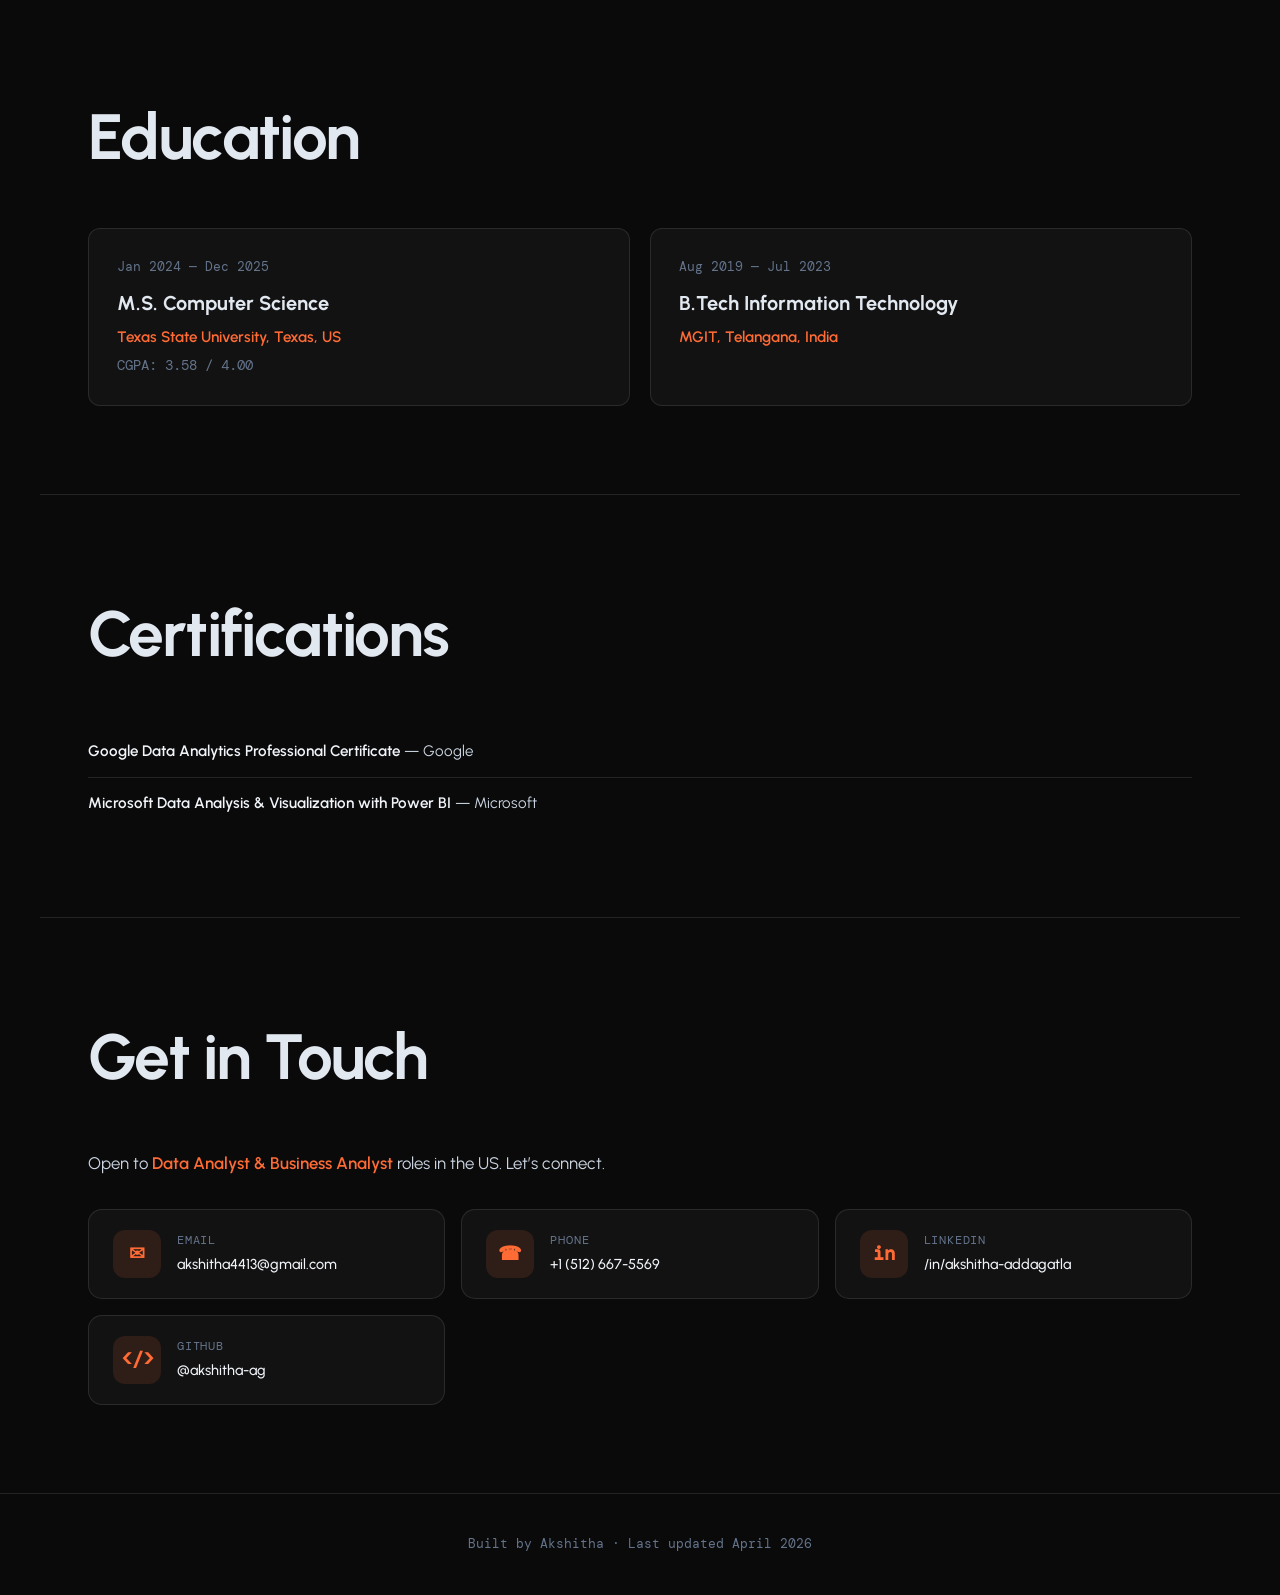
==== commit ee573dc3: "Add files via upload" ====
--- a/index.html
+++ b/index.html
@@ -3,15 +3,15 @@
 <head>
 <meta charset="UTF-8" />
 <meta name="viewport" content="width=device-width, initial-scale=1.0" />
-<title>Akshitha Addagatla — Data Analyst</title>
-<meta name="description" content="Data analyst with 3+ years of experience. I diagnose data problems — retention cliffs, metric drift, cost concentration. Root cause, not symptoms." />
-<meta property="og:title" content="Akshitha Addagatla — Data Analyst" />
-<meta property="og:description" content="Discover. Validate. Simplify. Ship. — Data analyst diagnosing retention cliffs, metric drift, and cost concentration across healthcare, e-commerce, and enterprise reporting." />
+<title>Akshitha Addagatla — Data & BI Analyst</title>
+<meta name="description" content="Data & BI Analyst with 3+ years architecting data systems that drive executive clarity across diverse industries." />
+<meta property="og:title" content="Akshitha Addagatla — Data & BI Analyst" />
+<meta property="og:description" content="Data & BI Analyst — Turning complex datasets into quantified business growth and executive clarity." />
 <meta property="og:type" content="website" />
 <link rel="icon" type="image/svg+xml" href="favicon.svg" />
 <link rel="preconnect" href="https://fonts.googleapis.com" />
 <link rel="preconnect" href="https://fonts.gstatic.com" crossorigin />
-<link href="https://fonts.googleapis.com/css2?family=Fraunces:opsz,wght@9..144,400;9..144,600;9..144,800&family=JetBrains+Mono:wght@400;500&family=Inter:wght@400;500;600&display=swap" rel="stylesheet" />
+<link href="https://fonts.googleapis.com/css2?family=Urbanist:wght@400;500;600;700;800&family=DM+Mono:wght@400;500&display=swap" rel="stylesheet" />
 <link rel="stylesheet" href="style.css" />
 </head>
 <body>
@@ -19,59 +19,48 @@
 <nav class="nav">
   <a href="#top" class="nav-logo">AA<span class="blink">_</span></a>
   <div class="nav-links">
-    <a href="#about">about</a>
-    <a href="#experience">experience</a>
-    <a href="#projects">projects</a>
-    <a href="#skills">skills</a>
-    <a href="#education">education</a>
-    <a href="#contact">contact</a>
+    <a href="#about">About</a>
+    <a href="#experience">Experience</a>
+    <a href="#projects">Projects</a>
+    <a href="#skills">Skills</a>
+    <a href="#education">Education</a>
+    <a href="#contact">Contact</a>
   </div>
 </nav>
 
 <header id="top" class="hero">
-  <div class="hero-grid hero-grid-centered">
-    <div class="hero-text">
-      <p class="eyebrow">> Data Analyst · Austin, TX</p>
-      <h1>Akshitha<br/><span class="accent">Addagatla.</span></h1>
-      <p class="tagline-verbs"><em>Discover.</em> <em>Validate.</em> <em>Simplify.</em> <em>Ship.</em></p>
-      <div class="hero-cta">
-        <a href="#projects" class="btn btn-primary">View projects →</a>
-        <a href="resume.pdf" class="btn btn-ghost" download>Download résumé</a>
-      </div>
-      <div class="socials">
-        <a href="https://www.linkedin.com/in/akshitha-addagatla-6658932a1/" target="_blank" rel="noopener">LinkedIn ↗</a>
-        <a href="https://github.com/akshitha-ag" target="_blank" rel="noopener">GitHub ↗</a>
-        <a href="mailto:akshitha4413@gmail.com">Email ↗</a>
-      </div>
+  <div class="hero-spotlight"></div>
+  <div class="hero-content">
+    <p class="hero-greeting">Hi, I'm <strong>Akshitha Addagatla</strong></p>
+    <div class="typewriter-block">
+      <div class="typewriter-line">
+        <span id="typed"></span><span class="cursor"></span>
+      </div>
+    </div>
+    <p class="tagline">Turning complex datasets into quantified business growth and executive clarity.</p>
+    <div class="hero-cta">
+      <a href="#projects" class="btn btn-primary">View Projects →</a>
+      <a href="resume.pdf" class="btn btn-ghost" download>Download Resume</a>
+    </div>
+    <div class="socials">
+      <a href="https://www.linkedin.com/in/akshitha-addagatla-6658932a1/" target="_blank" rel="noopener">LinkedIn ↗</a>
+      <a href="https://github.com/akshitha-ag" target="_blank" rel="noopener">GitHub ↗</a>
+      <a href="mailto:akshitha4413@gmail.com">Email ↗</a>
     </div>
   </div>
 </header>
 
 <section id="about" class="section">
-  <div class="section-head">
-    <span class="section-num">01</span>
-    <h2>About</h2>
-  </div>
+  <div class="section-head"><h2>About</h2></div>
   <div class="about-body">
-    <p class="about-thesis"><strong>I diagnose data problems</strong> — retention cliffs, metric drift, cost concentration. Root cause, not symptoms.</p>
-    <p>I&rsquo;ve always been the person who notices the odd pattern: the one number that doesn&rsquo;t fit, the metric that moves a week before anything else does. Data analysis just gave that habit a job description.</p>
-    <p class="about-lead-in">What I&rsquo;ve actually learned in 3+ years:</p>
-    <ul class="about-bullets">
-      <li>The hardest part isn&rsquo;t the SQL. It&rsquo;s tracing a weird number back to its cause — and saying what it means in a sentence someone non-technical can act on.</li>
-      <li>At <strong>Cognizant</strong>, I traced report discrepancies to Azure Synapse refresh-cadence bugs. Not a data problem — an infrastructure one.</li>
-      <li>At <strong>Texas State</strong>, I turned a gut-feeling <em>&ldquo;we&rsquo;re losing students&rdquo;</em> into an 18% drop-off pattern the department could plan around.</li>
-      <li>On <strong>9.66M rows of Medicare claims</strong>, I found the 24 procedures driving 50% of $73B in spend — and modeled $801M in cost-reduction scenarios.</li>
-      <li>On <strong>93K Olist customers</strong>, I diagnosed why their 3% repeat-rate had nothing to do with delivery speed and everything to do with category mix.</li>
-    </ul>
-    <p class="about-close"><strong>M.S. in Computer Science, Texas State University.</strong> I work in SQL, Python, Power BI, Tableau, and dbt — but the tools matter less than the habit: <strong>find what the numbers are trying to say, then say it plainly.</strong></p>
+    <p>I am a <strong>Data &amp; BI Analyst</strong> dedicated to architecting data systems that drive executive clarity across diverse industries. With <strong>3+ years of experience</strong> — ranging from enterprise consulting at global firms to higher education analytics — I specialize in transforming fragmented, messy datasets into high-fidelity pipelines and dashboards.</p>
+    <p>My work sits at the intersection of <strong>diagnosis, validation, and translation.</strong> Leveraging my <strong>M.S. in Computer Science</strong>, I engineer automated SQL and Python workflows that surface the <em>signal</em> within the noise. I don&rsquo;t just ship dashboards — I build <strong>KPI governance frameworks</strong> that ensure data integrity and provide a single source of truth for leadership.</p>
+    <p>My approach is strictly <strong>investigation-first.</strong> Whether I&rsquo;m modeling <strong>$801M in cost-savings</strong> on 9.66M Medicare claims or diagnosing <strong>R$3.8M in recoverable revenue</strong> across 93K e-commerce customers, I focus on de-risking business decisions through rigorous, end-to-end analysis.</p>
   </div>
 </section>
 
 <section id="experience" class="section">
-  <div class="section-head">
-    <span class="section-num">02</span>
-    <h2>Experience</h2>
-  </div>
+  <div class="section-head"><h2>Experience</h2></div>
   <div class="timeline">
     <article class="exp-card">
       <div class="exp-meta">
@@ -81,13 +70,13 @@
       <h3>Data Analyst</h3>
       <p class="exp-company">Texas State University</p>
       <ul class="exp-bullets">
-        <li>Built a Power BI retention tracker integrating LMS &amp; student records via SQL covering 2,000+ students, surfacing a ~18% semester-over-semester drop-off pattern used for department planning.</li>
-        <li>Analyzed grade distributions for 400+ students in Python, identifying early at-risk predictors where ~68% of flagged students underperformed.</li>
-        <li>Designed a before/after framework to measure intervention effectiveness, supporting a ~15% improvement in pass rates.</li>
-        <li>Built an Excel / Power Query reconciliation model on SAP data, cutting review time from days to hours.</li>
+        <li>Automated monthly expense reconciliation using Excel Power Query, reducing a 3-day manual process to under 5 minutes for departmental budget tracking.</li>
+        <li>Identified 20+ ghost enrollments via SQL joins across Canvas LMS and registration data, recovering unused software licenses and correcting headcount reporting.</li>
+        <li>Built a Power BI grade distribution dashboard across 800+ students, surfacing fail-rate patterns in core sequences that informed tutoring resource decisions.</li>
+        <li>Cleaned 5,000+ Qualtrics survey responses using Python (Pandas), removing duplicates, test entries, and formatting inconsistencies to produce a publication-ready research dataset.</li>
+        <li>Uncovered an 18% semester-over-semester attrition trend by integrating enrollment and LMS data, presenting findings to department leadership during a budget review cycle.</li>
       </ul>
     </article>
-
     <article class="exp-card">
       <div class="exp-meta">
         <span class="exp-date">Jan 2022 — Dec 2023</span>
@@ -96,22 +85,18 @@
       <h3>Data Analyst</h3>
       <p class="exp-company">Cognizant Technology Solutions</p>
       <ul class="exp-bullets">
-        <li>Traced recurring report discrepancies to misaligned Azure Synapse refresh cadences, restructuring SQL joins with window functions to resolve cross-stream inconsistencies.</li>
-        <li>Developed Python validation scripts to flag schema drift, nulls, and row-count drops before client dashboard refreshes — cutting manual QA ~30% (~3 hrs/week saved).</li>
-        <li>Built &amp; maintained 5 Tableau dashboards for finance, marketing, and ops — reducing audit cycles from days to hours.</li>
-        <li>Proposed a KPI change-control process to reduce definition drift, and documented validation logic as a shared team reference.</li>
+        <li>Resolved a logic error in a production SQL script filtering out incomplete records, recovering 600+ leads and reconciling a data discrepancy between Marketing and Sales dashboards.</li>
+        <li>Streamlined a weekly financial reporting process using Python (Pandas), reducing manual preparation time from 4 hours to under 5 minutes for Monday morning stakeholder reporting.</li>
+        <li>Contributed to optimizing a high-volume PySpark ETL job by implementing data partitioning, reducing processing time by 40% and eliminating recurring weekly timeouts on a 500GB+ dataset.</li>
+        <li>Migrated a legacy 50MB undocumented Excel tracker into a structured SQL database connected to Tableau, replacing an unstable manual system relied on by the entire department.</li>
+        <li>Documented 40+ core data tables in a centralized Data Dictionary, standardizing definitions across finance, marketing, and operations teams and reducing data discovery time for new analysts.</li>
       </ul>
     </article>
   </div>
 </section>
 
 <section id="projects" class="section">
-  <div class="section-head">
-    <span class="section-num">03</span>
-    <h2>Featured Projects</h2>
-  </div>
-  <p class="section-intro">Real public datasets. End-to-end: SQL pipelines → modeling → dashboards → business impact.</p>
-
+  <div class="section-head"><h2>Featured Projects</h2></div>
   <div class="project-grid">
     <button class="project-card" data-project="medicare">
       <div class="project-tags">
@@ -119,34 +104,38 @@
         <span class="tag">Live Dashboard</span>
       </div>
       <h3>Medicare Claims Cost &amp; Utilization Analysis</h3>
-      <p class="project-blurb">Analyzed 9.66M rows of CMS Medicare claims ($73B spend) to find where cost interventions have the highest leverage. Modeled $801M in annual savings potential.</p>
-      <div class="project-stack">
-        <span>SQL</span><span>Python</span><span>dbt</span><span>Tableau</span>
-      </div>
+      <span class="project-metric">• $801M savings modeled</span>
+      <p class="project-blurb">Analyzed 9.66M rows of CMS Medicare claims ($73B spend) to find where cost interventions have the highest leverage.</p>
+      <div class="project-stack"><span>SQL</span><span>Python</span><span>dbt</span><span>Tableau</span></div>
       <div class="project-cta">See the analysis →</div>
     </button>
-
     <button class="project-card" data-project="olist">
       <div class="project-tags">
         <span class="tag tag-domain">E-commerce</span>
         <span class="tag">Live Dashboard</span>
       </div>
       <h3>Olist Customer Retention Analysis</h3>
-      <p class="project-blurb">Diagnosed why a Brazilian e-commerce marketplace has a 3% repeat purchase rate. Found R$3.8M sitting in a "Lost High-Value" segment — a counterintuitive finding on spend vs retention.</p>
-      <div class="project-stack">
-        <span>SQL</span><span>Python</span><span>Power BI</span>
-      </div>
+      <span class="project-metric">• R$3.8M revenue identified</span>
+      <p class="project-blurb">Diagnosed why a Brazilian e-commerce marketplace has a 3% repeat purchase rate. Found R$3.8M in a "Lost High-Value" segment.</p>
+      <div class="project-stack"><span>SQL</span><span>Python</span><span>Power BI</span></div>
       <div class="project-cta">See the analysis →</div>
     </button>
+    <button class="project-card" data-project="lending">
+      <div class="project-tags">
+        <span class="tag tag-domain">Fintech</span>
+        <span class="tag">Live Dashboard</span>
+      </div>
+      <h3>Lending Club Credit Risk Analysis</h3>
+      <span class="project-metric">• 5× default rate spread</span>
+      <p class="project-blurb">Built a rule-based credit risk scoring system on 1.3M real loan records — without ML. Statistically validated, fully explainable.</p>
+      <div class="project-stack"><span>Python</span><span>SciPy</span><span>SQL</span><span>Looker Studio</span></div>
+      <div class="project-cta">See the analysis →</div>
+    </button>
   </div>
 </section>
 
 <section id="skills" class="section">
-  <div class="section-head">
-    <span class="section-num">04</span>
-    <h2>Skills</h2>
-  </div>
-
+  <div class="section-head"><h2>Skills</h2></div>
   <div class="skills-grid">
     <div class="skill-group">
       <h4>Databases &amp; SQL</h4>
@@ -154,23 +143,21 @@
       <div class="skill-row"><span class="skill-name">PostgreSQL / MySQL / SQL Server</span><span class="skill-level lvl-adv">Advanced</span></div>
       <div class="skill-row"><span class="skill-name">Snowflake</span><span class="skill-level lvl-fam">Familiar</span></div>
     </div>
-
     <div class="skill-group">
       <h4>Visualization &amp; Reporting</h4>
       <div class="skill-row"><span class="skill-name">Power BI</span><span class="skill-level lvl-adv">Advanced</span></div>
       <div class="skill-row"><span class="skill-name">Tableau</span><span class="skill-level lvl-adv">Advanced</span></div>
       <div class="skill-row"><span class="skill-name">Excel (Power Query, Pivot, VLOOKUP)</span><span class="skill-level lvl-adv">Advanced</span></div>
-      <div class="skill-row"><span class="skill-name">Looker</span><span class="skill-level lvl-fam">Familiar</span></div>
-    </div>
-
+      <div class="skill-row"><span class="skill-name">Looker Studio</span><span class="skill-level lvl-int">Intermediate</span></div>
+    </div>
     <div class="skill-group">
       <h4>Programming &amp; Analytics</h4>
       <div class="skill-row"><span class="skill-name">Python (Pandas, NumPy, Matplotlib)</span><span class="skill-level lvl-int">Intermediate</span></div>
       <div class="skill-row"><span class="skill-name">EDA / Data Cleaning</span><span class="skill-level lvl-adv">Advanced</span></div>
-      <div class="skill-row"><span class="skill-name">Statistical Analysis</span><span class="skill-level lvl-int">Intermediate</span></div>
-      <div class="skill-row"><span class="skill-name">R / PySpark</span><span class="skill-level lvl-fam">Familiar</span></div>
-    </div>
-
+      <div class="skill-row"><span class="skill-name">Statistical Analysis (SciPy)</span><span class="skill-level lvl-int">Intermediate</span></div>
+      <div class="skill-row"><span class="skill-name">PySpark</span><span class="skill-level lvl-int">Intermediate</span></div>
+      <div class="skill-row"><span class="skill-name">R</span><span class="skill-level lvl-fam">Familiar</span></div>
+    </div>
     <div class="skill-group">
       <h4>Data Engineering &amp; Cloud</h4>
       <div class="skill-row"><span class="skill-name">dbt</span><span class="skill-level lvl-int">Intermediate</span></div>
@@ -183,10 +170,7 @@
 </section>
 
 <section id="education" class="section">
-  <div class="section-head">
-    <span class="section-num">05</span>
-    <h2>Education</h2>
-  </div>
+  <div class="section-head"><h2>Education</h2></div>
   <div class="edu-grid">
     <article class="edu-card">
       <span class="edu-date">Jan 2024 — Dec 2025</span>
@@ -203,38 +187,44 @@
 </section>
 
 <section id="certifications" class="section">
-  <div class="section-head">
-    <span class="section-num">06</span>
-    <h2>Certifications</h2>
-  </div>
+  <div class="section-head"><h2>Certifications</h2></div>
   <ul class="cert-list">
     <li><strong>Google Data Analytics Professional Certificate</strong> — Google</li>
     <li><strong>Microsoft Data Analysis &amp; Visualization with Power BI</strong> — Microsoft</li>
   </ul>
 </section>
 
-<section id="contact" class="section contact-section">
-  <div class="section-head">
-    <span class="section-num">07</span>
-    <h2>Let&rsquo;s talk</h2>
-  </div>
-  <p class="contact-text">Open to <strong>Data Analyst &amp; Business Analyst</strong> roles in the US. If you&rsquo;re hiring or want to chat about dashboards, pipelines, or anything data — reach out.</p>
+<section id="contact" class="section">
+  <div class="section-head"><h2>Get in Touch</h2></div>
+  <p class="contact-text">Open to <strong>Data Analyst &amp; Business Analyst</strong> roles in the US. Let&rsquo;s connect.</p>
   <div class="contact-links">
     <a href="mailto:akshitha4413@gmail.com" class="contact-tile">
-      <span class="tile-label">Email</span>
-      <span class="tile-value">akshitha4413@gmail.com</span>
+      <div class="tile-icon">&#9993;</div>
+      <div class="tile-content">
+        <span class="tile-label">Email</span>
+        <span class="tile-value">akshitha4413@gmail.com</span>
+      </div>
+    </a>
+    <a href="tel:+15126675569" class="contact-tile">
+      <div class="tile-icon">&#9742;</div>
+      <div class="tile-content">
+        <span class="tile-label">Phone</span>
+        <span class="tile-value">+1 (512) 667-5569</span>
+      </div>
     </a>
     <a href="https://www.linkedin.com/in/akshitha-addagatla-6658932a1/" target="_blank" rel="noopener" class="contact-tile">
-      <span class="tile-label">LinkedIn</span>
-      <span class="tile-value">/in/akshitha-addagatla</span>
+      <div class="tile-icon">in</div>
+      <div class="tile-content">
+        <span class="tile-label">LinkedIn</span>
+        <span class="tile-value">/in/akshitha-addagatla</span>
+      </div>
     </a>
     <a href="https://github.com/akshitha-ag" target="_blank" rel="noopener" class="contact-tile">
-      <span class="tile-label">GitHub</span>
-      <span class="tile-value">@akshitha-ag</span>
-    </a>
-    <a href="tel:+15126675569" class="contact-tile">
-      <span class="tile-label">Phone</span>
-      <span class="tile-value">+1 (512) 667-5569</span>
+      <div class="tile-icon">&lt;/&gt;</div>
+      <div class="tile-content">
+        <span class="tile-label">GitHub</span>
+        <span class="tile-value">@akshitha-ag</span>
+      </div>
     </a>
   </div>
 </section>
@@ -245,7 +235,7 @@
 
 <div class="modal-overlay" id="modalOverlay">
   <div class="modal" role="dialog" aria-modal="true">
-    <button class="modal-close" aria-label="Close">×</button>
+    <button class="modal-close" aria-label="Close">&times;</button>
     <div class="modal-body" id="modalBody"></div>
   </div>
 </div>
--- a/style.css
+++ b/style.css
@@ -1,512 +1,321 @@
-/* ===== RESET ===== */
-*, *::before, *::after { box-sizing: border-box; margin: 0; padding: 0; }
-html { scroll-behavior: smooth; }
-body {
-  background: #0a0a0b;
-  color: #e8e6e3;
-  font-family: 'Inter', sans-serif;
-  line-height: 1.6;
-  overflow-x: hidden;
-  background-image:
-    radial-gradient(ellipse at top left, rgba(255, 107, 53, 0.08), transparent 50%),
-    radial-gradient(ellipse at bottom right, rgba(100, 149, 237, 0.05), transparent 50%);
-}
-
-/* ===== VARIABLES ===== */
-:root {
-  --bg: #0a0a0b;
-  --bg-card: #13131500;
-  --border: #27272a;
-  --border-hover: #3f3f46;
-  --text: #e8e6e3;
-  --text-muted: #8b8b8f;
-  --accent: #ff6b35;
-  --accent-dim: rgba(255, 107, 53, 0.15);
-  --green: #4ade80;
-  --yellow: #facc15;
-  --blue: #6495ed;
-}
-
-/* ===== TYPOGRAPHY ===== */
-h1, h2, h3, h4 { font-family: 'Fraunces', serif; font-weight: 800; letter-spacing: -0.02em; line-height: 1.05; }
-.mono, code, .section-num { font-family: 'JetBrains Mono', monospace; }
-
-/* ===== NAV ===== */
-.nav {
-  position: fixed; top: 0; left: 0; right: 0;
-  display: flex; justify-content: space-between; align-items: center;
-  padding: 1.25rem 3rem;
-  background: rgba(10, 10, 11, 0.7);
-  backdrop-filter: blur(20px);
-  -webkit-backdrop-filter: blur(20px);
-  border-bottom: 1px solid var(--border);
-  z-index: 100;
-}
-.nav-logo {
-  font-family: 'JetBrains Mono', monospace;
-  font-size: 1.1rem; font-weight: 500;
-  color: var(--text); text-decoration: none;
-}
-.blink { color: var(--accent); animation: blink 1s step-end infinite; }
-@keyframes blink { 50% { opacity: 0; } }
-.nav-links { display: flex; gap: 1.75rem; }
-.nav-links a {
-  font-family: 'JetBrains Mono', monospace;
-  color: var(--text-muted); text-decoration: none;
-  font-size: 0.85rem;
-  transition: color 0.2s;
-}
-.nav-links a:hover { color: var(--accent); }
-
-/* ===== HERO ===== */
-.hero {
-  min-height: 100vh;
-  display: flex; align-items: center;
-  padding: 8rem 3rem 4rem;
-  position: relative;
-}
-.hero-grid {
+*,*::before,*::after{box-sizing:border-box;margin:0;padding:0}
+html{scroll-behavior:smooth}
+body{
+  background:#0a0a0b;
+  color:#e2e8f0;
+  font-family:'Urbanist',sans-serif;
+  font-weight:400;
+  line-height:1.6;
+  overflow-x:hidden;
+}
+
+:root{
+  --bg:#0a0a0b;
+  --bg-card:rgba(255,255,255,0.035);
+  --border:rgba(255,255,255,0.1);
+  --border-hover:#ff6b35;
+  --text:#f1f5f9;
+  --text-mid:#cbd5e1;
+  --text-muted:#94a3b8;
+  --text-dim:#64748b;
+  --accent:#ff6b35;
+  --accent-hover:#ff8555;
+  --accent-dim:rgba(255,107,53,0.12);
+  --shadow:0 2px 10px rgba(0,0,0,0.3);
+  --shadow-lg:0 12px 40px rgba(0,0,0,0.4);
+}
+
+/* NAV */
+.nav{
+  position:fixed;top:0;left:0;right:0;
+  display:flex;justify-content:space-between;align-items:center;
+  padding:1.1rem 3rem;
+  background:rgba(10,10,11,0.75);
+  backdrop-filter:blur(20px);-webkit-backdrop-filter:blur(20px);
+  border-bottom:1px solid var(--border);z-index:100;
+}
+.nav-logo{
+  font-family:'DM Mono',monospace;font-size:1rem;font-weight:500;
+  color:var(--text);text-decoration:none;letter-spacing:.05em;
+}
+.blink{color:var(--accent);animation:blink 1s step-end infinite}
+@keyframes blink{50%{opacity:0}}
+.nav-links{display:flex;gap:2rem}
+.nav-links a{
+  color:var(--text-muted);text-decoration:none;
+  font-size:.9rem;font-weight:600;transition:color .2s;
+}
+.nav-links a:hover{color:var(--accent)}
+
+/* HERO */
+.hero{
+  min-height:100vh;display:flex;align-items:center;justify-content:center;
+  text-align:center;padding:7rem 2rem 4rem;
+  position:relative;overflow:hidden;
+}
+.hero-spotlight{
+  position:absolute;top:-20%;left:50%;transform:translateX(-50%);
+  width:900px;height:700px;
+  background:radial-gradient(ellipse at center,rgba(255,107,53,0.08) 0%,rgba(255,107,53,0.02) 45%,transparent 70%);
+  pointer-events:none;z-index:0;
+}
+.hero-content{
+  position:relative;z-index:1;
+  display:flex;flex-direction:column;align-items:center;
+  max-width:950px;width:100%;
+}
+.hero-greeting{
+  font-size:clamp(1.8rem,3.5vw,2.6rem);
+  font-weight:600;color:var(--text-dim);
+  margin-bottom:1rem;letter-spacing:-.01em;
+}
+.hero-greeting strong{color:var(--text);font-weight:800}
+
+/* typewriter */
+.typewriter-block{margin-bottom:1.25rem}
+.typewriter-line{
+  font-size:clamp(2rem,4.5vw,3.5rem);
+  font-weight:800;letter-spacing:-.03em;line-height:1.1;
+  color:var(--accent);min-height:1.2em;
+  display:flex;align-items:center;justify-content:center;
+}
+.cursor{
+  display:inline-block;width:3px;height:.8em;
+  background:var(--accent);margin-left:5px;border-radius:2px;
+  animation:blink .9s step-end infinite;flex-shrink:0;
+}
+
+.tagline{
+  font-size:clamp(1.1rem,1.8vw,1.3rem);
+  color:var(--text-muted);font-weight:400;
+  max-width:560px;margin:0 auto 1.75rem;line-height:1.7;
+}
+.hero-cta{display:flex;gap:1rem;margin-bottom:1.5rem;flex-wrap:wrap;justify-content:center}
+.btn{
+  padding:.75rem 1.6rem;font-family:'Urbanist',sans-serif;
+  font-size:.95rem;font-weight:600;text-decoration:none;
+  border-radius:8px;transition:all .2s;display:inline-block;cursor:pointer;
+}
+.btn-primary{background:var(--accent);color:#0a0a0b;border:none}
+.btn-primary:hover{background:var(--accent-hover);transform:translateY(-2px);box-shadow:0 6px 20px rgba(255,107,53,.25)}
+.btn-ghost{border:1.5px solid rgba(255,255,255,.15);color:var(--text);background:transparent}
+.btn-ghost:hover{border-color:var(--accent);color:var(--accent)}
+
+.socials{display:flex;gap:2rem;flex-wrap:wrap;justify-content:center}
+.socials a{
+  font-family:'DM Mono',monospace;font-size:.9rem;font-weight:500;
+  color:var(--text-muted);text-decoration:none;
+  border-bottom:1px solid transparent;padding-bottom:2px;transition:all .2s;
+}
+.socials a:hover{color:var(--accent);border-bottom-color:var(--accent)}
+
+/* SECTIONS */
+.section{max-width:1200px;margin:0 auto;padding:5.5rem 3rem;border-top:1px solid var(--border)}
+.section-head{margin-bottom:2.5rem}
+.section h2{font-size:clamp(2.5rem,5vw,4rem);font-weight:700;letter-spacing:-.025em}
+
+/* ABOUT */
+.about-body{max-width:830px}
+.about-body p{font-size:1.15rem;line-height:1.8;color:var(--text-mid);margin-bottom:1.25rem}
+.about-body strong{color:var(--text);font-weight:600}
+.about-body em{color:var(--accent);font-style:italic}
+
+/* EXPERIENCE */
+.timeline{display:flex;flex-direction:column;gap:1.25rem}
+.exp-card{
+  padding:1.75rem;border:1px solid var(--border);border-radius:12px;
+  background:var(--bg-card);transition:all .25s;
+}
+.exp-card:hover{border-color:var(--border-hover);transform:translateX(4px);background:rgba(255,107,53,.03)}
+.exp-meta{
+  display:flex;justify-content:space-between;
+  font-family:'DM Mono',monospace;font-size:.9rem;
+  color:var(--text-muted);margin-bottom:.75rem;
+}
+.exp-card h3{font-size:1.5rem;margin-bottom:.2rem;font-weight:700}
+.exp-company{color:var(--accent);margin-bottom:1rem;font-weight:600;font-size:1.05rem}
+.exp-bullets{list-style:none}
+.exp-bullets li{
+  padding-left:1.4rem;position:relative;color:var(--text-mid);
+  margin-bottom:.65rem;line-height:1.6;font-size:1rem;
+}
+.exp-bullets li::before{
+  content:'•';position:absolute;left:0;color:var(--accent);
+  font-size:1.1rem;line-height:1;top:.3rem;
+}
+
+/* PROJECTS */
+.project-grid{display:grid;grid-template-columns:repeat(auto-fit,minmax(340px,1fr));gap:1.25rem}
+.project-card{
+  text-align:left;padding:1.75rem;background:var(--bg-card);
+  border:1px solid var(--border);border-radius:12px;
+  cursor:pointer;font-family:inherit;color:var(--text);
+  transition:all .25s;position:relative;
+}
+.project-card:hover{
+  border-color:var(--border-hover);
+  background:rgba(255,107,53,.04);
+  transform:translateY(-4px);
+  box-shadow:0 12px 40px rgba(255,107,53,.1);
+}
+.project-tags{display:flex;gap:.4rem;margin-bottom:1rem;flex-wrap:wrap}
+.tag{
+  font-family:'DM Mono',monospace;font-size:.65rem;
+  padding:.2rem .55rem;border:1px solid var(--border);border-radius:5px;
+  color:var(--text-dim);text-transform:uppercase;letter-spacing:.06em;
+}
+.tag-domain{color:var(--accent);border-color:var(--accent-dim);background:var(--accent-dim)}
+.project-card h3{font-size:1.35rem;margin-bottom:.4rem;line-height:1.3;font-weight:700}
+.project-metric{
+  display:inline-block;font-family:'DM Mono',monospace;font-size:.8rem;
+  color:var(--accent);font-weight:600;margin-bottom:.75rem;
+}
+.project-blurb{color:var(--text-muted);font-size:1rem;margin-bottom:1.25rem;line-height:1.6}
+.project-stack{display:flex;flex-wrap:wrap;gap:.35rem;margin-bottom:1.25rem}
+.project-stack span{
+  font-family:'DM Mono',monospace;font-size:.72rem;color:var(--text-mid);
+  padding:.18rem .5rem;background:rgba(255,255,255,.05);
+  border-radius:5px;border:1px solid var(--border);
+}
+.project-cta{font-family:'DM Mono',monospace;font-size:.85rem;color:var(--accent);font-weight:500}
+
+/* SKILLS */
+.skills-grid{display:grid;grid-template-columns:repeat(2,1fr);gap:1.25rem}
+.skill-group{
+  padding:1.5rem;border:1px solid var(--border);border-radius:12px;
+  background:var(--bg-card);transition:all .25s;
+}
+.skill-group:hover{border-color:var(--border-hover)}
+.skill-group h4{
+  font-family:'DM Mono',monospace;font-size:.78rem;color:var(--accent);
+  margin-bottom:1.25rem;text-transform:uppercase;letter-spacing:.07em;font-weight:500;
+}
+.skill-row{
+  display:flex;justify-content:space-between;align-items:center;
+  padding:.6rem 0;border-bottom:1px solid var(--border);gap:1rem;
+}
+.skill-row:last-child{border:none}
+.skill-name{font-size:.9rem;color:var(--text);flex:1;font-weight:500}
+.skill-level{
+  font-family:'DM Mono',monospace;font-size:.65rem;
+  padding:.2rem .55rem;border-radius:5px;
+  text-transform:uppercase;letter-spacing:.06em;
+  white-space:nowrap;font-weight:500;
+}
+.lvl-adv{background:rgba(255,107,53,.15);color:#ff8555;border:1px solid rgba(255,107,53,.3)}
+.lvl-int{background:rgba(148,163,184,.1);color:#60a5fa;border:1px solid rgba(148,163,184,.2)}
+.lvl-fam{background:rgba(100,116,139,.08);color:#fbbf24;border:1px solid rgba(100,116,139,.15)}
+
+/* EDUCATION */
+.edu-grid{display:grid;grid-template-columns:repeat(auto-fit,minmax(300px,1fr));gap:1.25rem}
+.edu-card{
+  padding:1.75rem;border:1px solid var(--border);border-radius:12px;
+  background:var(--bg-card);transition:all .25s;
+}
+.edu-card:hover{border-color:var(--border-hover)}
+.edu-date{font-family:'DM Mono',monospace;font-size:.8rem;color:var(--text-dim);display:block;margin-bottom:.6rem}
+.edu-card h3{font-size:1.25rem;margin-bottom:.35rem;font-weight:700}
+.edu-school{color:var(--accent);margin-bottom:.35rem;font-weight:600;font-size:.95rem}
+.edu-detail{color:var(--text-dim);font-size:.85rem;font-family:'DM Mono',monospace}
+
+/* CERTS */
+.cert-list{list-style:none}
+.cert-list li{
+  padding:.85rem 0;border-bottom:1px solid var(--border);
+  font-size:.95rem;color:var(--text-mid);
+}
+.cert-list li strong{color:var(--text);font-weight:600}
+.cert-list li:last-child{border:none}
+
+/* CONTACT */
+.contact-text{font-size:1.05rem;color:var(--text-mid);max-width:600px;margin-bottom:2rem;line-height:1.7}
+.contact-text strong{color:var(--accent);font-weight:600}
+.contact-links{display:grid;grid-template-columns:repeat(auto-fit,minmax(280px,1fr));gap:1rem}
+.contact-tile{
+  display:flex;align-items:center;gap:1rem;
+  padding:1.25rem 1.5rem;border:1px solid var(--border);border-radius:14px;
+  background:var(--bg-card);text-decoration:none;transition:all .25s;
+}
+.contact-tile:hover{border-color:var(--border-hover);background:rgba(255,107,53,.04);transform:translateY(-2px)}
+.tile-icon{
+  width:48px;height:48px;display:flex;align-items:center;justify-content:center;
+  border-radius:12px;background:var(--accent-dim);color:var(--accent);
+  font-size:1.2rem;font-weight:700;font-family:'DM Mono',monospace;flex-shrink:0;
+}
+.tile-content{display:flex;flex-direction:column}
+.tile-label{
+  font-family:'DM Mono',monospace;font-size:.72rem;color:var(--text-dim);
+  text-transform:uppercase;letter-spacing:.07em;margin-bottom:.15rem;
+}
+.tile-value{color:var(--text);font-size:.9rem;font-weight:500;word-break:break-word}
+
+/* FOOTER */
+.footer{
+  padding:2.5rem 3rem;text-align:center;border-top:1px solid var(--border);
+  font-family:'DM Mono',monospace;font-size:.8rem;color:var(--text-dim);
+}
+
+/* MODAL */
+.modal-overlay{
+  position:fixed;inset:0;background:rgba(0,0,0,.8);
+  backdrop-filter:blur(8px);display:none;align-items:center;justify-content:center;
+  z-index:1000;padding:2rem;opacity:0;transition:opacity .3s;
+}
+.modal-overlay.active{display:flex;opacity:1}
+.modal{
+  background:#141416;border:1px solid rgba(255,107,53,.2);border-radius:16px;
+  max-width:780px;width:100%;max-height:90vh;overflow-y:auto;
+  position:relative;padding:2.5rem;
+  box-shadow:0 25px 60px rgba(0,0,0,.5);
+  transform:translateY(20px);transition:transform .3s;
+}
+.modal-overlay.active .modal{transform:translateY(0)}
+.modal-close{
+  position:absolute;top:1.25rem;right:1.5rem;background:none;border:none;
+  color:var(--text-dim);font-size:1.75rem;cursor:pointer;transition:color .2s;
+  z-index:2;line-height:1;
+}
+.modal-close:hover{color:var(--accent)}
+.modal-body h3{font-size:1.7rem;margin-bottom:.5rem;font-weight:700}
+.modal-body .modal-tags{display:flex;gap:.4rem;margin-bottom:1.25rem;flex-wrap:wrap}
+.modal-images{display:flex;flex-direction:column;gap:.75rem;margin:1.25rem 0}
+.modal-images img{width:100%;height:auto;display:block;border:1px solid var(--border);border-radius:8px}
+.modal-section{margin:1.5rem 0}
+.modal-section-title{
+  font-family:'DM Mono',monospace;font-size:.7rem;color:var(--accent);
+  text-transform:uppercase;letter-spacing:.08em;margin-bottom:.6rem;font-weight:500;
+}
+.modal-section p,.modal-section li{color:var(--text-mid);line-height:1.65;font-size:.93rem}
+.modal-section ul{list-style:none}
+.modal-section ul li{padding-left:1.4rem;position:relative;margin-bottom:.55rem}
+.modal-section ul li::before{
+  content:'•';position:absolute;left:0;color:var(--accent);
+  font-size:1.1rem;line-height:1;top:.25rem;
+}
+.modal-section strong{color:var(--text);font-weight:600}
+.modal-section em{color:var(--accent);font-style:italic}
+.modal-links{display:flex;gap:1rem;margin-top:1.75rem;flex-wrap:wrap}
+
+/* RESPONSIVE */
+@media(max-width:768px){
+  .nav{padding:.9rem 1.25rem}
+  .nav-links{gap:1rem}
+  .nav-links a{font-size:.78rem}
+  .hero{padding:6rem 1.25rem 3rem}
+  .section{padding:3.5rem 1.25rem}
+  .modal{padding:1.75rem 1.25rem}
+  .exp-meta{flex-direction:column;gap:.2rem}
+  .contact-links{grid-template-columns:1fr}
+  .hero-greeting{font-size:1.4rem}
+}
+
+/* 2 + 1 project layout */
+.project-grid {
   display: grid;
-  grid-template-columns: 1.3fr 1fr;
-  gap: 5rem;
-  width: 100%; max-width: 1400px; margin: 0 auto;
-  align-items: center;
-}
-.eyebrow {
-  font-family: 'JetBrains Mono', monospace;
-  color: var(--accent);
-  font-size: 0.85rem;
-  margin-bottom: 1.5rem;
-  letter-spacing: 0.05em;
-}
-.hero-text h1 {
-  font-size: clamp(3.5rem, 9vw, 7.5rem);
-  margin-bottom: 2rem;
-}
-.accent { color: var(--accent); font-style: italic; }
-.tagline {
-  font-size: 1.25rem;
-  color: var(--text-muted);
-  max-width: 540px;
-  margin-bottom: 2.5rem;
-}
-.tagline em { color: var(--text); font-style: italic; font-family: 'Fraunces', serif; }
-.hero-cta { display: flex; gap: 1rem; margin-bottom: 2.5rem; flex-wrap: wrap; }
-.btn {
-  padding: 0.9rem 1.75rem;
-  font-family: 'JetBrains Mono', monospace;
-  font-size: 0.9rem;
-  text-decoration: none;
-  border-radius: 2px;
-  transition: all 0.2s;
-  display: inline-block;
-  border: 1px solid transparent;
-}
-.btn-primary { background: var(--accent); color: #0a0a0b; font-weight: 500; }
-.btn-primary:hover { background: #ff8555; transform: translateY(-2px); }
-.btn-ghost { border-color: var(--border); color: var(--text); }
-.btn-ghost:hover { border-color: var(--accent); color: var(--accent); }
-.socials { display: flex; gap: 1.5rem; }
-.socials a {
-  font-family: 'JetBrains Mono', monospace;
-  color: var(--text-muted);
-  text-decoration: none;
-  font-size: 0.85rem;
-  border-bottom: 1px solid transparent;
-  padding-bottom: 2px;
-  transition: all 0.2s;
-}
-.socials a:hover { color: var(--accent); border-bottom-color: var(--accent); }
-
-.hero-photo { display: flex; flex-direction: column; align-items: center; gap: 1.25rem; }
-.photo-frame {
-  position: relative;
-  width: 100%; max-width: 380px;
-  aspect-ratio: 4 / 5;
-  border: 1px solid var(--border);
-  overflow: hidden;
-  filter: grayscale(40%) contrast(1.05);
-  transition: filter 0.4s;
-}
-.photo-frame:hover { filter: grayscale(0%) contrast(1); }
-.photo-frame::before {
-  content: '';
-  position: absolute; inset: -1px;
-  background: linear-gradient(135deg, transparent 30%, rgba(255,107,53,0.2), transparent 70%);
-  pointer-events: none; z-index: 2;
-}
-.photo-frame img { width: 100%; height: 100%; object-fit: cover; display: block; }
-.photo-tag {
-  font-family: 'JetBrains Mono', monospace;
-  font-size: 0.75rem;
-  color: var(--text-muted);
-  text-align: center;
-  letter-spacing: 0.03em;
-}
-
-/* ===== SECTIONS ===== */
-.section {
-  max-width: 1200px;
-  margin: 0 auto;
-  padding: 6rem 3rem;
-  border-top: 1px solid var(--border);
-}
-.section-head {
-  display: flex; align-items: baseline; gap: 1.5rem;
-  margin-bottom: 3rem;
-}
-.section-num {
-  color: var(--accent);
-  font-size: 0.9rem;
-  font-weight: 500;
-}
-.section h2 { font-size: clamp(2.5rem, 5vw, 4rem); }
-.section-intro {
-  color: var(--text-muted);
-  font-size: 1.1rem;
-  max-width: 700px;
-  margin-bottom: 3rem;
-  margin-top: -1.5rem;
-}
-
-/* ===== ABOUT ===== */
-.about-body {
-  max-width: 800px;
-  font-size: 1.15rem;
-}
-.about-body p { margin-bottom: 1.25rem; }
-.about-body strong { color: var(--accent); font-weight: 600; }
-
-/* ===== EXPERIENCE ===== */
-.timeline { display: flex; flex-direction: column; gap: 2rem; }
-.exp-card {
-  padding: 2rem;
-  border: 1px solid var(--border);
-  background: linear-gradient(135deg, rgba(255,255,255,0.02), transparent);
-  transition: all 0.3s;
-}
-.exp-card:hover { border-color: var(--accent); transform: translateX(4px); }
-.exp-meta {
-  display: flex; justify-content: space-between;
-  font-family: 'JetBrains Mono', monospace;
-  font-size: 0.8rem;
-  color: var(--text-muted);
-  margin-bottom: 0.75rem;
-}
-.exp-card h3 { font-size: 1.6rem; margin-bottom: 0.25rem; }
-.exp-company { color: var(--accent); margin-bottom: 1.25rem; font-weight: 500; }
-.exp-bullets { list-style: none; }
-.exp-bullets li {
-  padding-left: 1.5rem;
-  position: relative;
-  color: var(--text-muted);
-  margin-bottom: 0.75rem;
-  line-height: 1.5;
-}
-.exp-bullets li::before {
-  content: '→';
-  position: absolute; left: 0;
-  color: var(--accent);
-  font-family: 'JetBrains Mono', monospace;
-}
-
-/* ===== PROJECTS ===== */
-.project-grid { display: grid; grid-template-columns: repeat(auto-fit, minmax(380px, 1fr)); gap: 1.5rem; }
-.project-card {
-  text-align: left;
-  padding: 2rem;
-  background: transparent;
-  border: 1px solid var(--border);
-  cursor: pointer;
-  font-family: inherit;
-  color: var(--text);
-  transition: all 0.3s;
-  position: relative;
-  overflow: hidden;
-}
-.project-card::before {
-  content: '';
-  position: absolute; top: 0; left: 0;
-  width: 100%; height: 1px;
-  background: linear-gradient(90deg, transparent, var(--accent), transparent);
-  transform: scaleX(0); transition: transform 0.4s;
-}
-.project-card:hover::before { transform: scaleX(1); }
-.project-card:hover { border-color: var(--border-hover); background: rgba(255,255,255,0.015); transform: translateY(-4px); }
-.project-tags { display: flex; gap: 0.5rem; margin-bottom: 1.25rem; }
-.tag {
-  font-family: 'JetBrains Mono', monospace;
-  font-size: 0.7rem;
-  padding: 0.25rem 0.6rem;
-  border: 1px solid var(--border);
-  color: var(--text-muted);
-  text-transform: uppercase;
-  letter-spacing: 0.05em;
-}
-.tag-domain { color: var(--accent); border-color: var(--accent-dim); background: var(--accent-dim); }
-.project-card h3 { font-size: 1.5rem; margin-bottom: 0.75rem; line-height: 1.2; }
-.project-blurb { color: var(--text-muted); font-size: 0.95rem; margin-bottom: 1.5rem; }
-.project-stack { display: flex; flex-wrap: wrap; gap: 0.4rem; margin-bottom: 1.5rem; }
-.project-stack span {
-  font-family: 'JetBrains Mono', monospace;
-  font-size: 0.75rem;
-  color: var(--text);
-  padding: 0.2rem 0.5rem;
-  background: rgba(255,255,255,0.04);
-  border-radius: 2px;
-}
-.project-cta {
-  font-family: 'JetBrains Mono', monospace;
-  font-size: 0.85rem;
-  color: var(--accent);
-}
-
-/* ===== SKILLS ===== */
-.skills-grid { display: grid; grid-template-columns: repeat(auto-fit, minmax(320px, 1fr)); gap: 2rem; }
-.skill-group { padding: 1.5rem; border: 1px solid var(--border); }
-.skill-group h4 {
-  font-family: 'JetBrains Mono', monospace;
-  font-size: 0.85rem;
-  color: var(--accent);
-  margin-bottom: 1.25rem;
-  text-transform: uppercase;
-  letter-spacing: 0.05em;
-}
-.skill-row {
-  display: flex; justify-content: space-between; align-items: center;
-  padding: 0.6rem 0;
-  border-bottom: 1px dashed var(--border);
-}
-.skill-row:last-child { border: none; }
-.skill-name { font-size: 0.95rem; color: var(--text); }
-.skill-level {
-  font-family: 'JetBrains Mono', monospace;
-  font-size: 0.7rem;
-  padding: 0.2rem 0.6rem;
-  border-radius: 2px;
-  text-transform: uppercase;
-  letter-spacing: 0.05em;
-}
-.lvl-adv { background: rgba(255, 107, 53, 0.15); color: var(--accent); }
-.lvl-int { background: rgba(250, 204, 21, 0.12); color: var(--yellow); }
-.lvl-fam { background: rgba(100, 149, 237, 0.12); color: var(--blue); }
-
-/* ===== EDUCATION ===== */
-.edu-grid { display: grid; grid-template-columns: repeat(auto-fit, minmax(320px, 1fr)); gap: 1.5rem; }
-.edu-card {
-  padding: 1.75rem;
-  border: 1px solid var(--border);
-  transition: all 0.3s;
-}
-.edu-card:hover { border-color: var(--accent); }
-.edu-date {
-  font-family: 'JetBrains Mono', monospace;
-  font-size: 0.8rem;
-  color: var(--text-muted);
-  display: block;
-  margin-bottom: 0.75rem;
-}
-.edu-card h3 { font-size: 1.4rem; margin-bottom: 0.5rem; }
-.edu-school { color: var(--accent); margin-bottom: 0.5rem; }
-.edu-detail { color: var(--text-muted); font-size: 0.9rem; }
-
-/* ===== CERTIFICATIONS ===== */
-.cert-list { list-style: none; }
-.cert-list li {
-  padding: 1rem 0;
-  border-bottom: 1px dashed var(--border);
-  font-size: 1.05rem;
-  color: var(--text-muted);
-}
-.cert-list li strong { color: var(--text); }
-.cert-list li:last-child { border: none; }
-
-/* ===== CONTACT ===== */
-.contact-text { font-size: 1.15rem; color: var(--text-muted); max-width: 700px; margin-bottom: 2.5rem; }
-.contact-text strong { color: var(--accent); }
-.contact-links { display: grid; grid-template-columns: repeat(auto-fit, minmax(260px, 1fr)); gap: 1rem; }
-.contact-tile {
-  display: block;
-  padding: 1.5rem;
-  border: 1px solid var(--border);
-  text-decoration: none;
-  transition: all 0.3s;
-}
-.contact-tile:hover { border-color: var(--accent); background: rgba(255,107,53,0.03); transform: translateY(-2px); }
-.tile-label {
-  display: block;
-  font-family: 'JetBrains Mono', monospace;
-  font-size: 0.75rem;
-  color: var(--accent);
-  margin-bottom: 0.5rem;
-  text-transform: uppercase;
-  letter-spacing: 0.05em;
-}
-.tile-value { color: var(--text); font-size: 1rem; word-break: break-word; }
-
-/* ===== FOOTER ===== */
-.footer {
-  padding: 3rem;
-  text-align: center;
-  border-top: 1px solid var(--border);
-  font-family: 'JetBrains Mono', monospace;
-  font-size: 0.8rem;
-  color: var(--text-muted);
-}
-
-/* ===== MODAL ===== */
-.modal-overlay {
-  position: fixed; inset: 0;
-  background: rgba(0, 0, 0, 0.85);
-  backdrop-filter: blur(8px);
-  display: none;
-  align-items: center;
-  justify-content: center;
-  z-index: 1000;
-  padding: 2rem;
-  opacity: 0;
-  transition: opacity 0.3s;
-}
-.modal-overlay.active { display: flex; opacity: 1; }
-.modal {
-  background: #13131a;
-  border: 1px solid var(--accent-dim);
-  max-width: 800px;
-  width: 100%;
-  max-height: 90vh;
-  overflow-y: auto;
-  position: relative;
-  padding: 3rem;
-  transform: translateY(20px);
-  transition: transform 0.3s;
-}
-.modal-overlay.active .modal { transform: translateY(0); }
-.modal-close {
-  position: absolute; top: 1rem; right: 1.5rem;
-  background: none; border: none;
-  color: var(--text-muted);
-  font-size: 2rem;
-  cursor: pointer;
-  transition: color 0.2s;
-}
-.modal-close:hover { color: var(--accent); }
-.modal-body h3 { font-size: 2rem; margin-bottom: 0.5rem; line-height: 1.1; }
-.modal-body .modal-tags { display: flex; gap: 0.5rem; margin-bottom: 1.5rem; flex-wrap: wrap; }
-.modal-section { margin: 1.75rem 0; }
-.modal-section-title {
-  font-family: 'JetBrains Mono', monospace;
-  font-size: 0.75rem;
-  color: var(--accent);
-  text-transform: uppercase;
-  letter-spacing: 0.05em;
-  margin-bottom: 0.75rem;
-}
-.modal-section p, .modal-section li { color: var(--text-muted); line-height: 1.6; }
-.modal-section ul { list-style: none; }
-.modal-section ul li {
-  padding-left: 1.5rem;
-  position: relative;
-  margin-bottom: 0.6rem;
-}
-.modal-section ul li::before {
-  content: '→';
-  position: absolute; left: 0;
-  color: var(--accent);
-}
-.modal-section strong { color: var(--text); }
-.modal-links { display: flex; gap: 1rem; margin-top: 2rem; flex-wrap: wrap; }
-
-/* ===== RESPONSIVE ===== */
-@media (max-width: 860px) {
-  .nav { padding: 1rem 1.5rem; }
-  .nav-links { gap: 1rem; }
-  .nav-links a { font-size: 0.75rem; }
-  .hero { padding: 7rem 1.5rem 3rem; }
-  .hero-grid { grid-template-columns: 1fr; gap: 3rem; }
-  .hero-photo { order: -1; }
-  .photo-frame { max-width: 280px; }
-  .section { padding: 4rem 1.5rem; }
-  .modal { padding: 2rem 1.5rem; }
-  .exp-meta { flex-direction: column; gap: 0.25rem; }
-}
- 
-/* ===== HERO (NO PHOTO — CENTERED) ===== */
-.hero-grid-centered {
-  grid-template-columns: 1fr !important;
-  max-width: 900px;
-  text-align: left;
-}
-.tagline-verbs {
-  font-family: 'Fraunces', serif;
-  font-size: clamp(1.5rem, 3vw, 2.25rem);
-  color: var(--text);
-  margin-bottom: 2.5rem;
-  font-weight: 600;
-  letter-spacing: -0.01em;
-  line-height: 1.2;
-}
-.tagline-verbs em {
-  font-style: italic;
-  color: var(--accent);
-  margin-right: 0.5rem;
-}
-
-/* ===== ABOUT (NEW BULLET STYLE) ===== */
-.about-thesis {
-  font-family: 'Fraunces', serif;
-  font-size: 1.6rem;
-  font-weight: 600;
-  line-height: 1.3;
-  color: var(--text);
-  margin-bottom: 1.5rem;
-  padding-left: 1.5rem;
-  border-left: 3px solid var(--accent);
-}
-.about-thesis strong { color: var(--accent); font-weight: 600; }
-.about-lead-in {
-  font-family: 'JetBrains Mono', monospace;
-  font-size: 0.9rem;
-  color: var(--text-muted);
-  text-transform: uppercase;
-  letter-spacing: 0.05em;
-  margin-top: 2rem;
-  margin-bottom: 1rem;
-}
-.about-bullets {
-  list-style: none;
-  margin-bottom: 2rem;
-}
-.about-bullets li {
-  padding-left: 2rem;
-  position: relative;
-  color: var(--text-muted);
-  margin-bottom: 1rem;
-  font-size: 1.05rem;
-  line-height: 1.55;
-}
-.about-bullets li::before {
-  content: '→';
-  position: absolute; left: 0;
-  color: var(--accent);
-  font-family: 'JetBrains Mono', monospace;
-  font-weight: 500;
-}
-.about-bullets li strong { color: var(--text); font-weight: 600; }
-.about-bullets li em { color: var(--text); font-style: italic; }
-.about-close { font-size: 1.05rem; }
-.about-close strong { color: var(--text); font-weight: 600; }
-
-/* ===== MODAL IMAGES ===== */
-.modal-images {
-  display: flex;
-  flex-direction: column;
-  gap: 1rem;
-  margin: 1.5rem 0;
-}
-.modal-images img {
-  width: 100%;
-  height: auto;
-  display: block;
-  border: 1px solid var(--border);
-  border-radius: 2px;
+  grid-template-columns: 1fr 1fr;
+  gap: 1.25rem;
+}
+
+.project-grid .project-card:last-child {
+  grid-column: 1 / 2;
 }
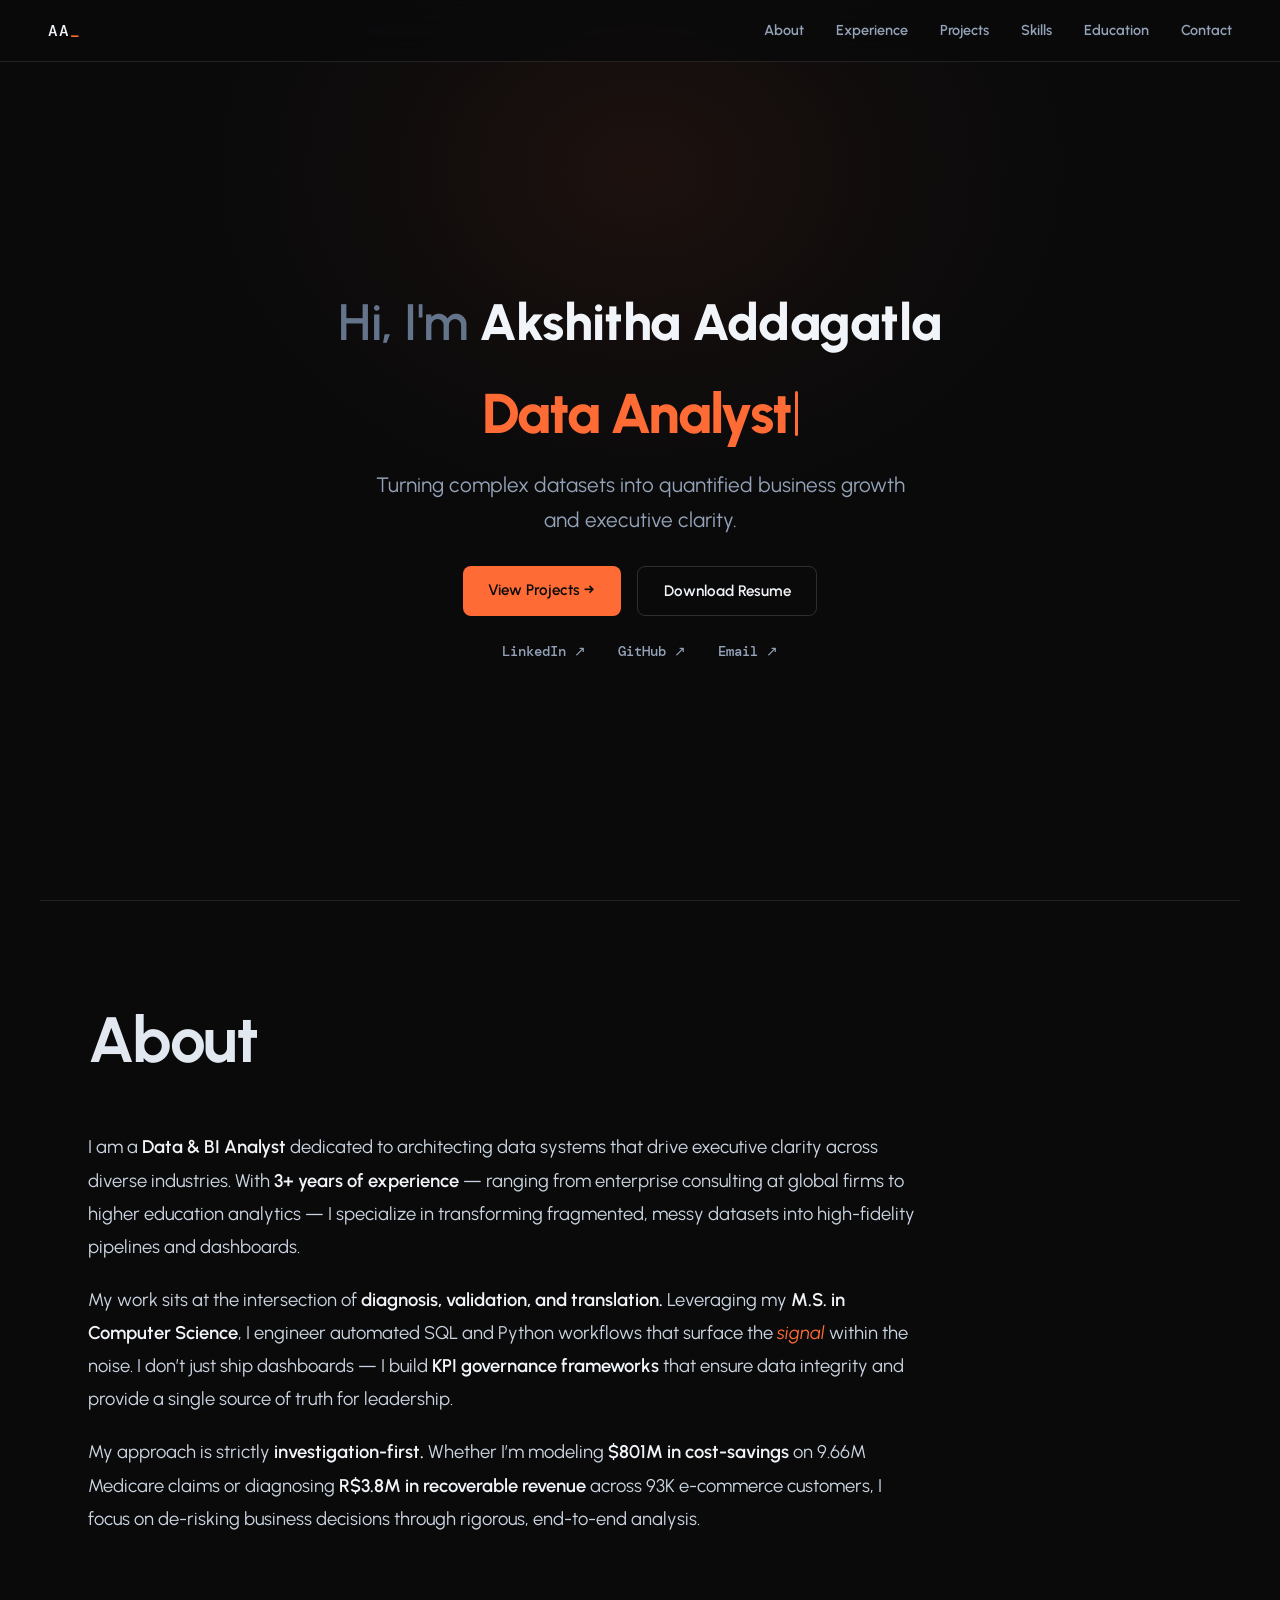
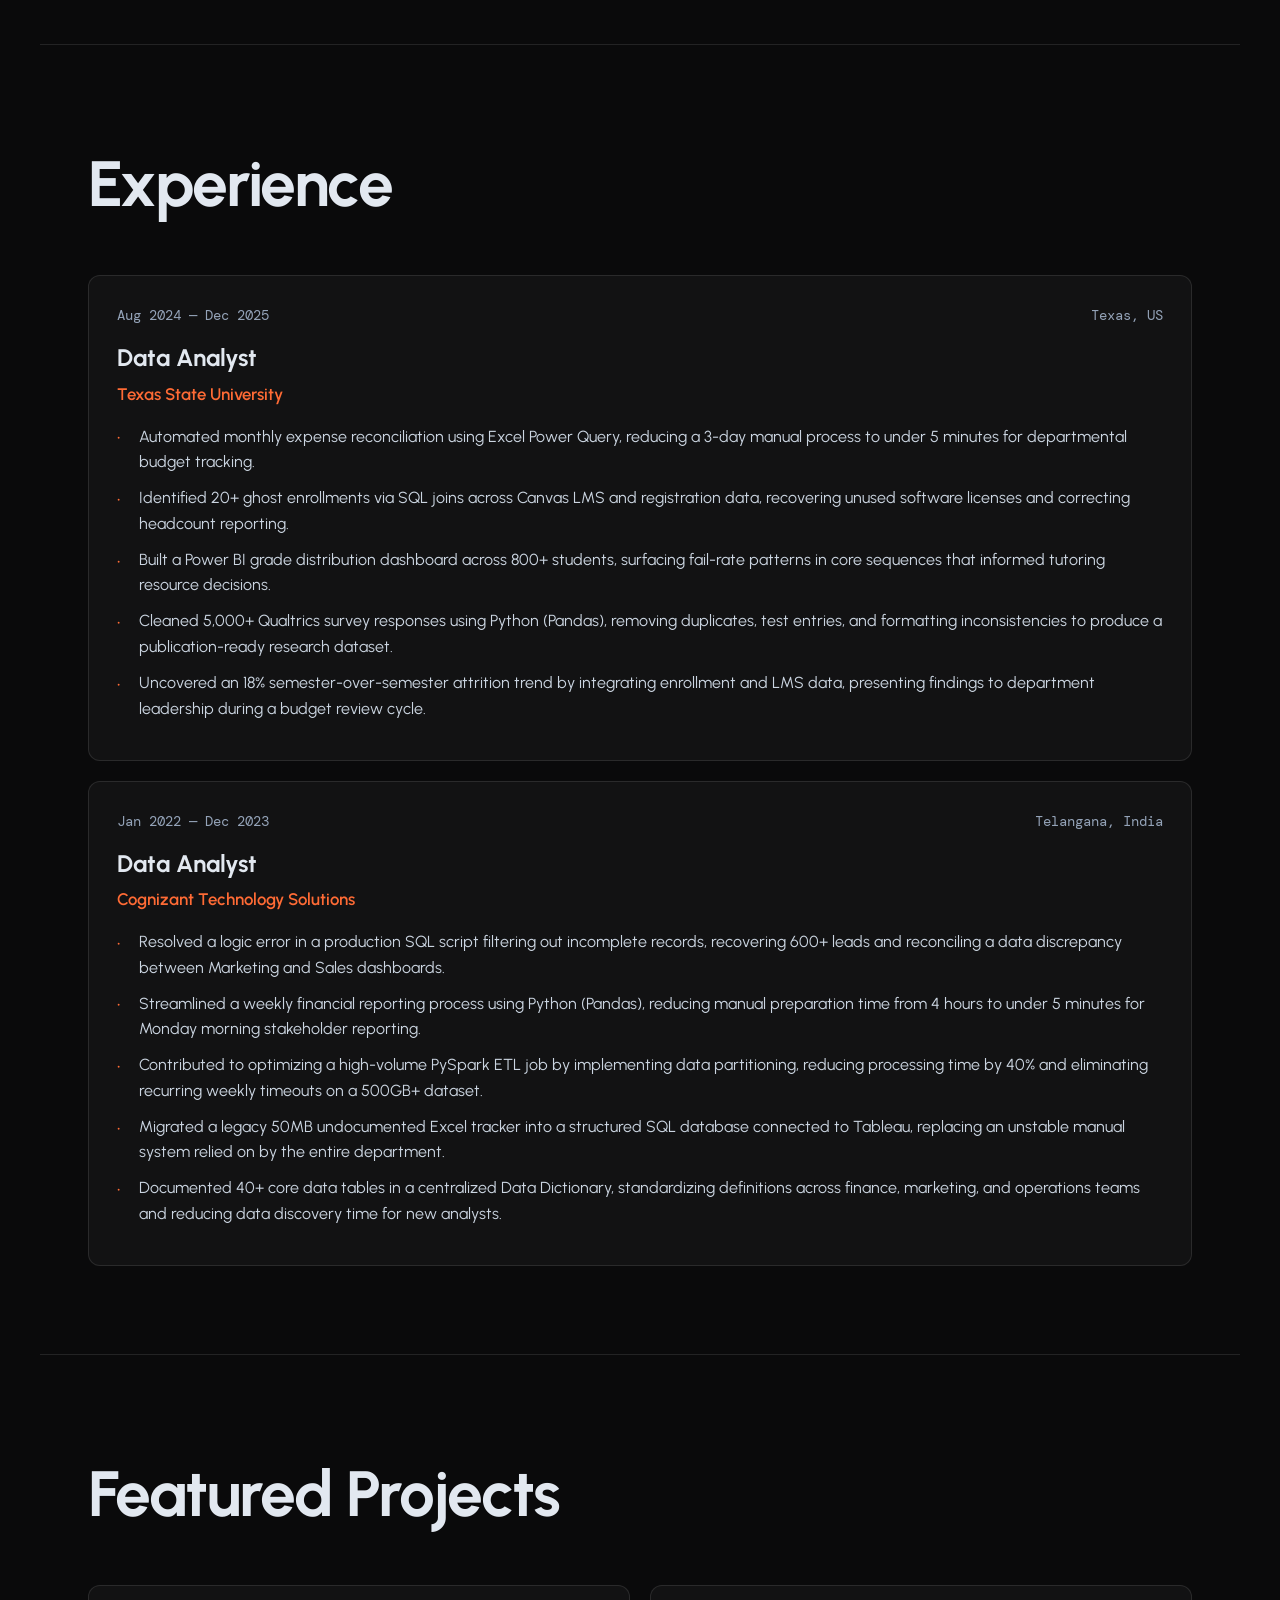
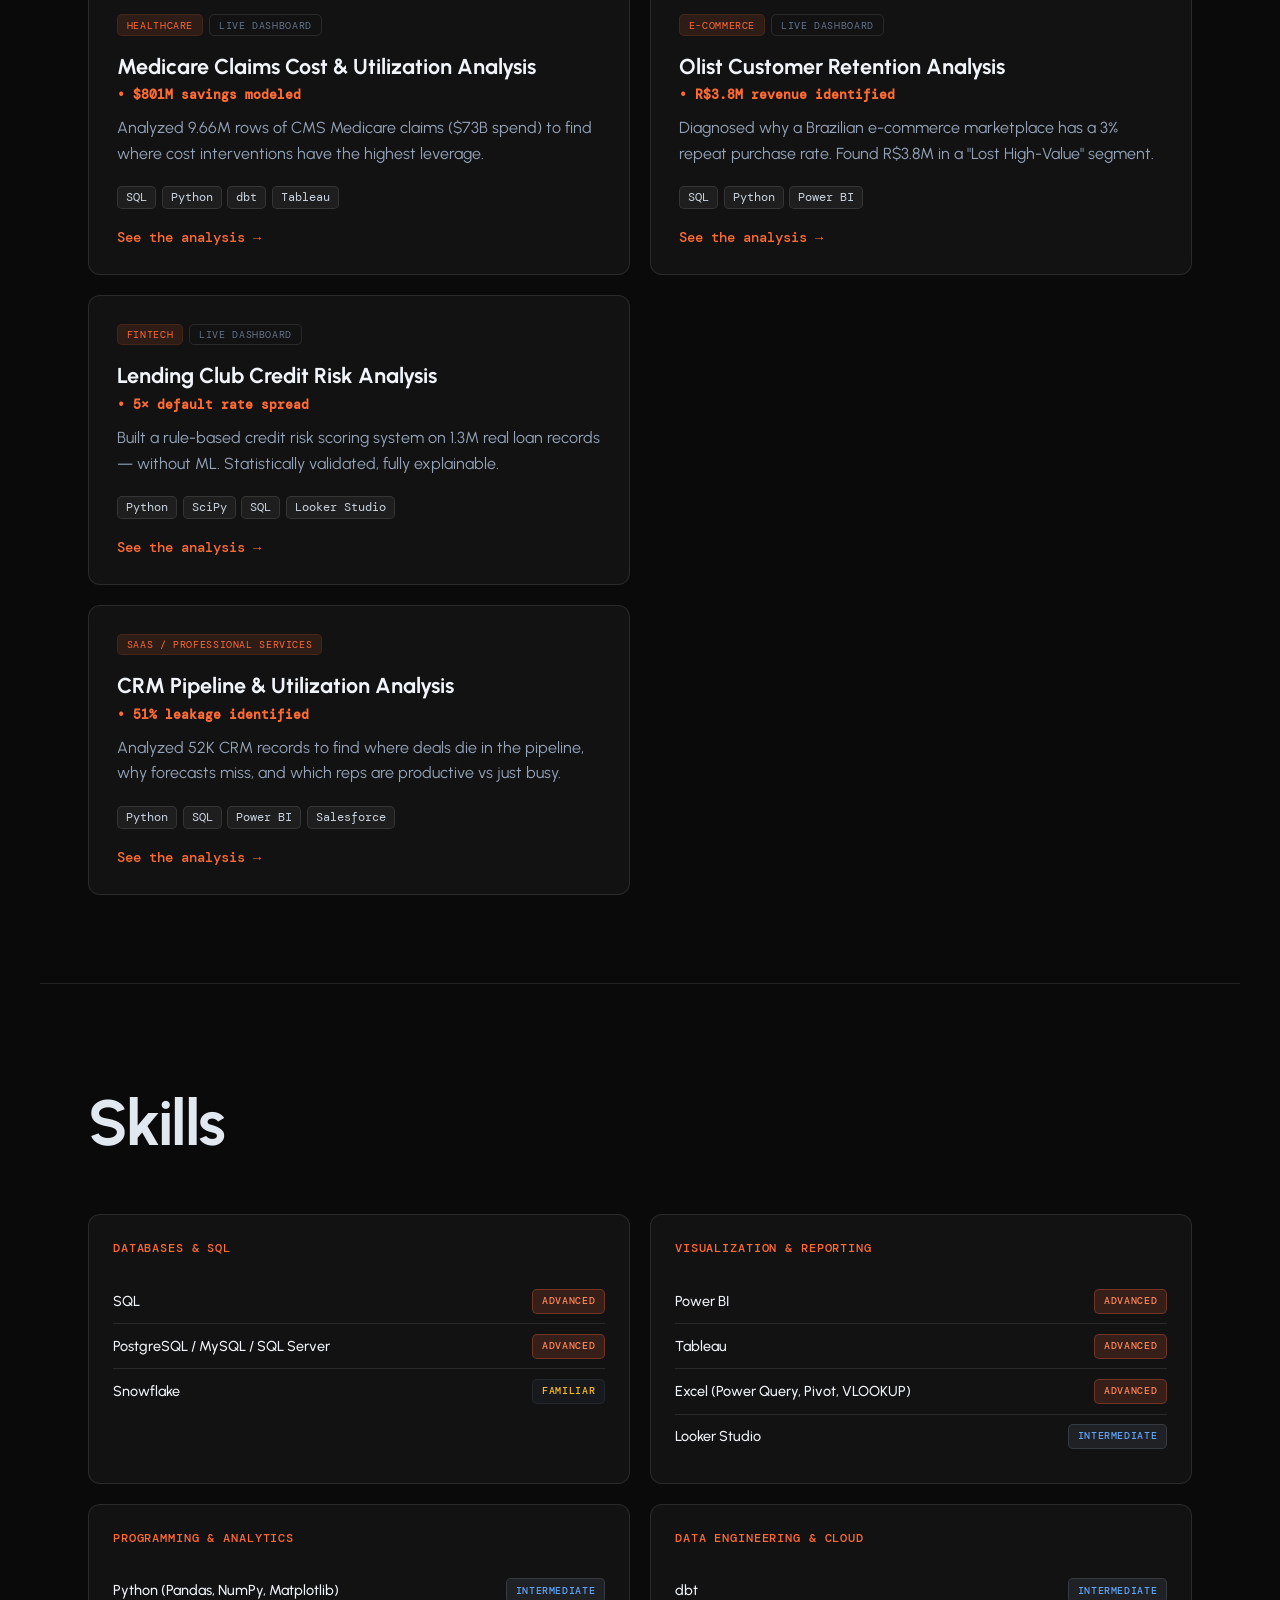
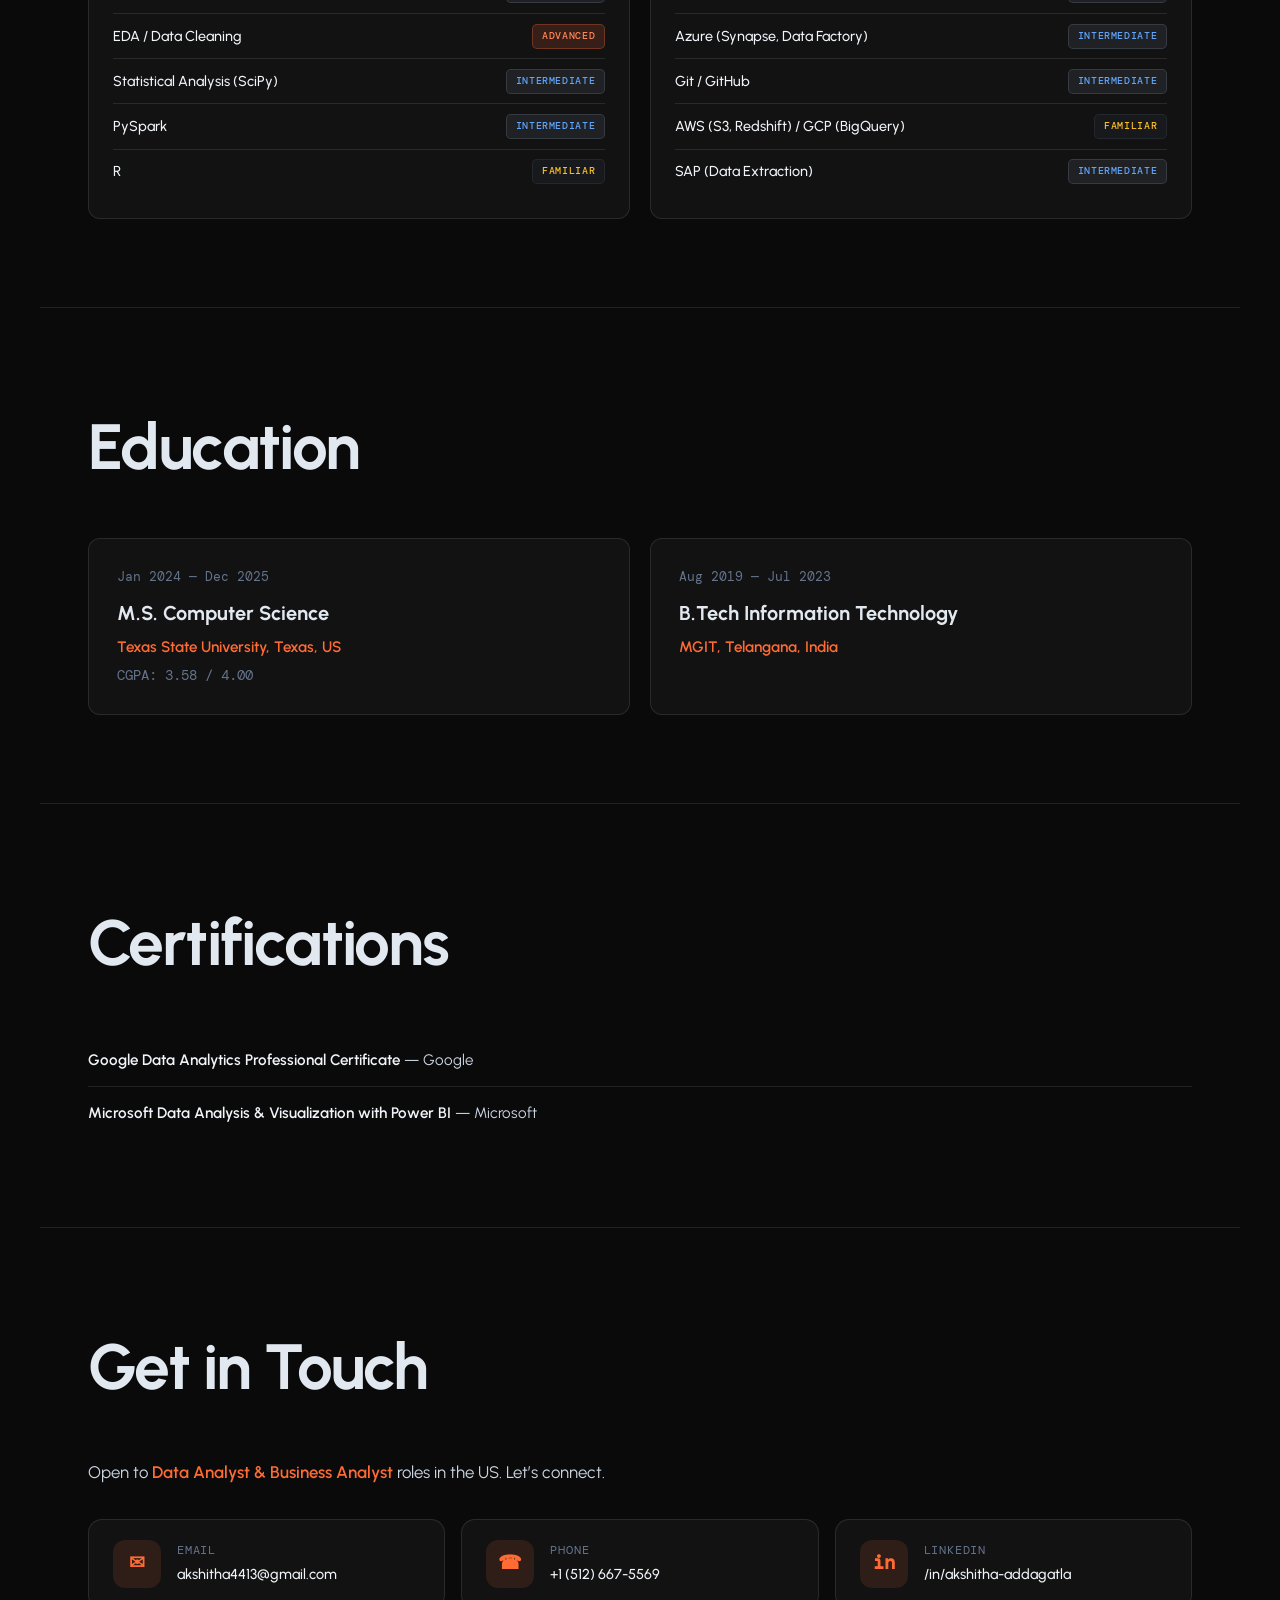
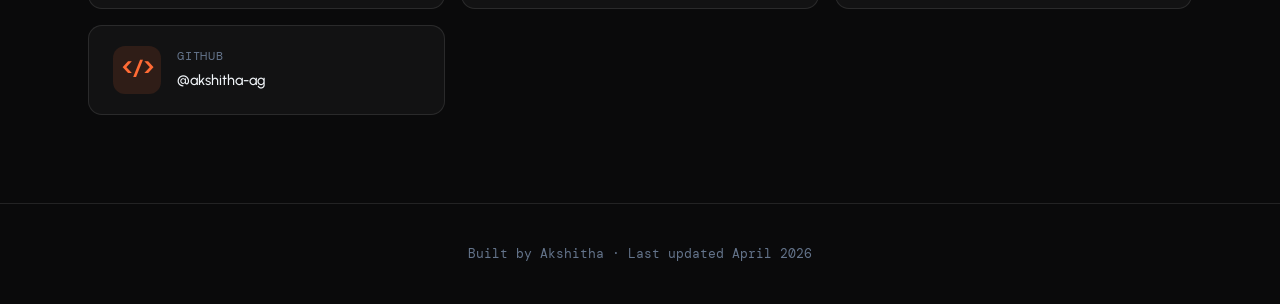
==== commit 98396034: "Add CRM Pipeline project" ====
--- a/index.html
+++ b/index.html
@@ -1,245 +1,255 @@
-<!DOCTYPE html>
-<html lang="en">
-<head>
-<meta charset="UTF-8" />
-<meta name="viewport" content="width=device-width, initial-scale=1.0" />
-<title>Akshitha Addagatla — Data & BI Analyst</title>
-<meta name="description" content="Data & BI Analyst with 3+ years architecting data systems that drive executive clarity across diverse industries." />
-<meta property="og:title" content="Akshitha Addagatla — Data & BI Analyst" />
-<meta property="og:description" content="Data & BI Analyst — Turning complex datasets into quantified business growth and executive clarity." />
-<meta property="og:type" content="website" />
-<link rel="icon" type="image/svg+xml" href="favicon.svg" />
-<link rel="preconnect" href="https://fonts.googleapis.com" />
-<link rel="preconnect" href="https://fonts.gstatic.com" crossorigin />
-<link href="https://fonts.googleapis.com/css2?family=Urbanist:wght@400;500;600;700;800&family=DM+Mono:wght@400;500&display=swap" rel="stylesheet" />
-<link rel="stylesheet" href="style.css" />
-</head>
-<body>
-
-<nav class="nav">
-  <a href="#top" class="nav-logo">AA<span class="blink">_</span></a>
-  <div class="nav-links">
-    <a href="#about">About</a>
-    <a href="#experience">Experience</a>
-    <a href="#projects">Projects</a>
-    <a href="#skills">Skills</a>
-    <a href="#education">Education</a>
-    <a href="#contact">Contact</a>
-  </div>
-</nav>
-
-<header id="top" class="hero">
-  <div class="hero-spotlight"></div>
-  <div class="hero-content">
-    <p class="hero-greeting">Hi, I'm <strong>Akshitha Addagatla</strong></p>
-    <div class="typewriter-block">
-      <div class="typewriter-line">
-        <span id="typed"></span><span class="cursor"></span>
-      </div>
-    </div>
-    <p class="tagline">Turning complex datasets into quantified business growth and executive clarity.</p>
-    <div class="hero-cta">
-      <a href="#projects" class="btn btn-primary">View Projects →</a>
-      <a href="resume.pdf" class="btn btn-ghost" download>Download Resume</a>
-    </div>
-    <div class="socials">
-      <a href="https://www.linkedin.com/in/akshitha-addagatla-6658932a1/" target="_blank" rel="noopener">LinkedIn ↗</a>
-      <a href="https://github.com/akshitha-ag" target="_blank" rel="noopener">GitHub ↗</a>
-      <a href="mailto:akshitha4413@gmail.com">Email ↗</a>
-    </div>
-  </div>
-</header>
-
-<section id="about" class="section">
-  <div class="section-head"><h2>About</h2></div>
-  <div class="about-body">
-    <p>I am a <strong>Data &amp; BI Analyst</strong> dedicated to architecting data systems that drive executive clarity across diverse industries. With <strong>3+ years of experience</strong> — ranging from enterprise consulting at global firms to higher education analytics — I specialize in transforming fragmented, messy datasets into high-fidelity pipelines and dashboards.</p>
-    <p>My work sits at the intersection of <strong>diagnosis, validation, and translation.</strong> Leveraging my <strong>M.S. in Computer Science</strong>, I engineer automated SQL and Python workflows that surface the <em>signal</em> within the noise. I don&rsquo;t just ship dashboards — I build <strong>KPI governance frameworks</strong> that ensure data integrity and provide a single source of truth for leadership.</p>
-    <p>My approach is strictly <strong>investigation-first.</strong> Whether I&rsquo;m modeling <strong>$801M in cost-savings</strong> on 9.66M Medicare claims or diagnosing <strong>R$3.8M in recoverable revenue</strong> across 93K e-commerce customers, I focus on de-risking business decisions through rigorous, end-to-end analysis.</p>
-  </div>
-</section>
-
-<section id="experience" class="section">
-  <div class="section-head"><h2>Experience</h2></div>
-  <div class="timeline">
-    <article class="exp-card">
-      <div class="exp-meta">
-        <span class="exp-date">Aug 2024 — Dec 2025</span>
-        <span class="exp-loc">Texas, US</span>
-      </div>
-      <h3>Data Analyst</h3>
-      <p class="exp-company">Texas State University</p>
-      <ul class="exp-bullets">
-        <li>Automated monthly expense reconciliation using Excel Power Query, reducing a 3-day manual process to under 5 minutes for departmental budget tracking.</li>
-        <li>Identified 20+ ghost enrollments via SQL joins across Canvas LMS and registration data, recovering unused software licenses and correcting headcount reporting.</li>
-        <li>Built a Power BI grade distribution dashboard across 800+ students, surfacing fail-rate patterns in core sequences that informed tutoring resource decisions.</li>
-        <li>Cleaned 5,000+ Qualtrics survey responses using Python (Pandas), removing duplicates, test entries, and formatting inconsistencies to produce a publication-ready research dataset.</li>
-        <li>Uncovered an 18% semester-over-semester attrition trend by integrating enrollment and LMS data, presenting findings to department leadership during a budget review cycle.</li>
-      </ul>
-    </article>
-    <article class="exp-card">
-      <div class="exp-meta">
-        <span class="exp-date">Jan 2022 — Dec 2023</span>
-        <span class="exp-loc">Telangana, India</span>
-      </div>
-      <h3>Data Analyst</h3>
-      <p class="exp-company">Cognizant Technology Solutions</p>
-      <ul class="exp-bullets">
-        <li>Resolved a logic error in a production SQL script filtering out incomplete records, recovering 600+ leads and reconciling a data discrepancy between Marketing and Sales dashboards.</li>
-        <li>Streamlined a weekly financial reporting process using Python (Pandas), reducing manual preparation time from 4 hours to under 5 minutes for Monday morning stakeholder reporting.</li>
-        <li>Contributed to optimizing a high-volume PySpark ETL job by implementing data partitioning, reducing processing time by 40% and eliminating recurring weekly timeouts on a 500GB+ dataset.</li>
-        <li>Migrated a legacy 50MB undocumented Excel tracker into a structured SQL database connected to Tableau, replacing an unstable manual system relied on by the entire department.</li>
-        <li>Documented 40+ core data tables in a centralized Data Dictionary, standardizing definitions across finance, marketing, and operations teams and reducing data discovery time for new analysts.</li>
-      </ul>
-    </article>
-  </div>
-</section>
-
-<section id="projects" class="section">
-  <div class="section-head"><h2>Featured Projects</h2></div>
-  <div class="project-grid">
-    <button class="project-card" data-project="medicare">
-      <div class="project-tags">
-        <span class="tag tag-domain">Healthcare</span>
-        <span class="tag">Live Dashboard</span>
-      </div>
-      <h3>Medicare Claims Cost &amp; Utilization Analysis</h3>
-      <span class="project-metric">• $801M savings modeled</span>
-      <p class="project-blurb">Analyzed 9.66M rows of CMS Medicare claims ($73B spend) to find where cost interventions have the highest leverage.</p>
-      <div class="project-stack"><span>SQL</span><span>Python</span><span>dbt</span><span>Tableau</span></div>
-      <div class="project-cta">See the analysis →</div>
-    </button>
-    <button class="project-card" data-project="olist">
-      <div class="project-tags">
-        <span class="tag tag-domain">E-commerce</span>
-        <span class="tag">Live Dashboard</span>
-      </div>
-      <h3>Olist Customer Retention Analysis</h3>
-      <span class="project-metric">• R$3.8M revenue identified</span>
-      <p class="project-blurb">Diagnosed why a Brazilian e-commerce marketplace has a 3% repeat purchase rate. Found R$3.8M in a "Lost High-Value" segment.</p>
-      <div class="project-stack"><span>SQL</span><span>Python</span><span>Power BI</span></div>
-      <div class="project-cta">See the analysis →</div>
-    </button>
-    <button class="project-card" data-project="lending">
-      <div class="project-tags">
-        <span class="tag tag-domain">Fintech</span>
-        <span class="tag">Live Dashboard</span>
-      </div>
-      <h3>Lending Club Credit Risk Analysis</h3>
-      <span class="project-metric">• 5× default rate spread</span>
-      <p class="project-blurb">Built a rule-based credit risk scoring system on 1.3M real loan records — without ML. Statistically validated, fully explainable.</p>
-      <div class="project-stack"><span>Python</span><span>SciPy</span><span>SQL</span><span>Looker Studio</span></div>
-      <div class="project-cta">See the analysis →</div>
-    </button>
-  </div>
-</section>
-
-<section id="skills" class="section">
-  <div class="section-head"><h2>Skills</h2></div>
-  <div class="skills-grid">
-    <div class="skill-group">
-      <h4>Databases &amp; SQL</h4>
-      <div class="skill-row"><span class="skill-name">SQL</span><span class="skill-level lvl-adv">Advanced</span></div>
-      <div class="skill-row"><span class="skill-name">PostgreSQL / MySQL / SQL Server</span><span class="skill-level lvl-adv">Advanced</span></div>
-      <div class="skill-row"><span class="skill-name">Snowflake</span><span class="skill-level lvl-fam">Familiar</span></div>
-    </div>
-    <div class="skill-group">
-      <h4>Visualization &amp; Reporting</h4>
-      <div class="skill-row"><span class="skill-name">Power BI</span><span class="skill-level lvl-adv">Advanced</span></div>
-      <div class="skill-row"><span class="skill-name">Tableau</span><span class="skill-level lvl-adv">Advanced</span></div>
-      <div class="skill-row"><span class="skill-name">Excel (Power Query, Pivot, VLOOKUP)</span><span class="skill-level lvl-adv">Advanced</span></div>
-      <div class="skill-row"><span class="skill-name">Looker Studio</span><span class="skill-level lvl-int">Intermediate</span></div>
-    </div>
-    <div class="skill-group">
-      <h4>Programming &amp; Analytics</h4>
-      <div class="skill-row"><span class="skill-name">Python (Pandas, NumPy, Matplotlib)</span><span class="skill-level lvl-int">Intermediate</span></div>
-      <div class="skill-row"><span class="skill-name">EDA / Data Cleaning</span><span class="skill-level lvl-adv">Advanced</span></div>
-      <div class="skill-row"><span class="skill-name">Statistical Analysis (SciPy)</span><span class="skill-level lvl-int">Intermediate</span></div>
-      <div class="skill-row"><span class="skill-name">PySpark</span><span class="skill-level lvl-int">Intermediate</span></div>
-      <div class="skill-row"><span class="skill-name">R</span><span class="skill-level lvl-fam">Familiar</span></div>
-    </div>
-    <div class="skill-group">
-      <h4>Data Engineering &amp; Cloud</h4>
-      <div class="skill-row"><span class="skill-name">dbt</span><span class="skill-level lvl-int">Intermediate</span></div>
-      <div class="skill-row"><span class="skill-name">Azure (Synapse, Data Factory)</span><span class="skill-level lvl-int">Intermediate</span></div>
-      <div class="skill-row"><span class="skill-name">Git / GitHub</span><span class="skill-level lvl-int">Intermediate</span></div>
-      <div class="skill-row"><span class="skill-name">AWS (S3, Redshift) / GCP (BigQuery)</span><span class="skill-level lvl-fam">Familiar</span></div>
-      <div class="skill-row"><span class="skill-name">SAP (Data Extraction)</span><span class="skill-level lvl-int">Intermediate</span></div>
-    </div>
-  </div>
-</section>
-
-<section id="education" class="section">
-  <div class="section-head"><h2>Education</h2></div>
-  <div class="edu-grid">
-    <article class="edu-card">
-      <span class="edu-date">Jan 2024 — Dec 2025</span>
-      <h3>M.S. Computer Science</h3>
-      <p class="edu-school">Texas State University, Texas, US</p>
-      <p class="edu-detail">CGPA: 3.58 / 4.00</p>
-    </article>
-    <article class="edu-card">
-      <span class="edu-date">Aug 2019 — Jul 2023</span>
-      <h3>B.Tech Information Technology</h3>
-      <p class="edu-school">MGIT, Telangana, India</p>
-    </article>
-  </div>
-</section>
-
-<section id="certifications" class="section">
-  <div class="section-head"><h2>Certifications</h2></div>
-  <ul class="cert-list">
-    <li><strong>Google Data Analytics Professional Certificate</strong> — Google</li>
-    <li><strong>Microsoft Data Analysis &amp; Visualization with Power BI</strong> — Microsoft</li>
-  </ul>
-</section>
-
-<section id="contact" class="section">
-  <div class="section-head"><h2>Get in Touch</h2></div>
-  <p class="contact-text">Open to <strong>Data Analyst &amp; Business Analyst</strong> roles in the US. Let&rsquo;s connect.</p>
-  <div class="contact-links">
-    <a href="mailto:akshitha4413@gmail.com" class="contact-tile">
-      <div class="tile-icon">&#9993;</div>
-      <div class="tile-content">
-        <span class="tile-label">Email</span>
-        <span class="tile-value">akshitha4413@gmail.com</span>
-      </div>
-    </a>
-    <a href="tel:+15126675569" class="contact-tile">
-      <div class="tile-icon">&#9742;</div>
-      <div class="tile-content">
-        <span class="tile-label">Phone</span>
-        <span class="tile-value">+1 (512) 667-5569</span>
-      </div>
-    </a>
-    <a href="https://www.linkedin.com/in/akshitha-addagatla-6658932a1/" target="_blank" rel="noopener" class="contact-tile">
-      <div class="tile-icon">in</div>
-      <div class="tile-content">
-        <span class="tile-label">LinkedIn</span>
-        <span class="tile-value">/in/akshitha-addagatla</span>
-      </div>
-    </a>
-    <a href="https://github.com/akshitha-ag" target="_blank" rel="noopener" class="contact-tile">
-      <div class="tile-icon">&lt;/&gt;</div>
-      <div class="tile-content">
-        <span class="tile-label">GitHub</span>
-        <span class="tile-value">@akshitha-ag</span>
-      </div>
-    </a>
-  </div>
-</section>
-
-<footer class="footer">
-  <p>Built by Akshitha · Last updated April 2026</p>
-</footer>
-
-<div class="modal-overlay" id="modalOverlay">
-  <div class="modal" role="dialog" aria-modal="true">
-    <button class="modal-close" aria-label="Close">&times;</button>
-    <div class="modal-body" id="modalBody"></div>
-  </div>
-</div>
-
-<script src="script.js"></script>
-</body>
+<!DOCTYPE html>
+<html lang="en">
+<head>
+<meta charset="UTF-8" />
+<meta name="viewport" content="width=device-width, initial-scale=1.0" />
+<title>Akshitha Addagatla — Data & BI Analyst</title>
+<meta name="description" content="Data & BI Analyst with 3+ years architecting data systems that drive executive clarity across diverse industries." />
+<meta property="og:title" content="Akshitha Addagatla — Data & BI Analyst" />
+<meta property="og:description" content="Data & BI Analyst — Turning complex datasets into quantified business growth and executive clarity." />
+<meta property="og:type" content="website" />
+<link rel="icon" type="image/svg+xml" href="favicon.svg" />
+<link rel="preconnect" href="https://fonts.googleapis.com" />
+<link rel="preconnect" href="https://fonts.gstatic.com" crossorigin />
+<link href="https://fonts.googleapis.com/css2?family=Urbanist:wght@400;500;600;700;800&family=DM+Mono:wght@400;500&display=swap" rel="stylesheet" />
+<link rel="stylesheet" href="style.css" />
+</head>
+<body>
+
+<nav class="nav">
+  <a href="#top" class="nav-logo">AA<span class="blink">_</span></a>
+  <div class="nav-links">
+    <a href="#about">About</a>
+    <a href="#experience">Experience</a>
+    <a href="#projects">Projects</a>
+    <a href="#skills">Skills</a>
+    <a href="#education">Education</a>
+    <a href="#contact">Contact</a>
+  </div>
+</nav>
+
+<header id="top" class="hero">
+  <div class="hero-spotlight"></div>
+  <div class="hero-content">
+    <p class="hero-greeting">Hi, I'm <strong>Akshitha Addagatla</strong></p>
+    <div class="typewriter-block">
+      <div class="typewriter-line">
+        <span id="typed"></span><span class="cursor"></span>
+      </div>
+    </div>
+    <p class="tagline">Turning complex datasets into quantified business growth and executive clarity.</p>
+    <div class="hero-cta">
+      <a href="#projects" class="btn btn-primary">View Projects →</a>
+      <a href="resume.pdf" class="btn btn-ghost" download>Download Resume</a>
+    </div>
+    <div class="socials">
+      <a href="https://www.linkedin.com/in/akshitha-addagatla-6658932a1/" target="_blank" rel="noopener">LinkedIn ↗</a>
+      <a href="https://github.com/akshitha-ag" target="_blank" rel="noopener">GitHub ↗</a>
+      <a href="mailto:akshitha4413@gmail.com">Email ↗</a>
+    </div>
+  </div>
+</header>
+
+<section id="about" class="section">
+  <div class="section-head"><h2>About</h2></div>
+  <div class="about-body">
+    <p>I am a <strong>Data &amp; BI Analyst</strong> dedicated to architecting data systems that drive executive clarity across diverse industries. With <strong>3+ years of experience</strong> — ranging from enterprise consulting at global firms to higher education analytics — I specialize in transforming fragmented, messy datasets into high-fidelity pipelines and dashboards.</p>
+    <p>My work sits at the intersection of <strong>diagnosis, validation, and translation.</strong> Leveraging my <strong>M.S. in Computer Science</strong>, I engineer automated SQL and Python workflows that surface the <em>signal</em> within the noise. I don&rsquo;t just ship dashboards — I build <strong>KPI governance frameworks</strong> that ensure data integrity and provide a single source of truth for leadership.</p>
+    <p>My approach is strictly <strong>investigation-first.</strong> Whether I&rsquo;m modeling <strong>$801M in cost-savings</strong> on 9.66M Medicare claims or diagnosing <strong>R$3.8M in recoverable revenue</strong> across 93K e-commerce customers, I focus on de-risking business decisions through rigorous, end-to-end analysis.</p>
+  </div>
+</section>
+
+<section id="experience" class="section">
+  <div class="section-head"><h2>Experience</h2></div>
+  <div class="timeline">
+    <article class="exp-card">
+      <div class="exp-meta">
+        <span class="exp-date">Aug 2024 — Dec 2025</span>
+        <span class="exp-loc">Texas, US</span>
+      </div>
+      <h3>Data Analyst</h3>
+      <p class="exp-company">Texas State University</p>
+      <ul class="exp-bullets">
+        <li>Automated monthly expense reconciliation using Excel Power Query, reducing a 3-day manual process to under 5 minutes for departmental budget tracking.</li>
+        <li>Identified 20+ ghost enrollments via SQL joins across Canvas LMS and registration data, recovering unused software licenses and correcting headcount reporting.</li>
+        <li>Built a Power BI grade distribution dashboard across 800+ students, surfacing fail-rate patterns in core sequences that informed tutoring resource decisions.</li>
+        <li>Cleaned 5,000+ Qualtrics survey responses using Python (Pandas), removing duplicates, test entries, and formatting inconsistencies to produce a publication-ready research dataset.</li>
+        <li>Uncovered an 18% semester-over-semester attrition trend by integrating enrollment and LMS data, presenting findings to department leadership during a budget review cycle.</li>
+      </ul>
+    </article>
+    <article class="exp-card">
+      <div class="exp-meta">
+        <span class="exp-date">Jan 2022 — Dec 2023</span>
+        <span class="exp-loc">Telangana, India</span>
+      </div>
+      <h3>Data Analyst</h3>
+      <p class="exp-company">Cognizant Technology Solutions</p>
+      <ul class="exp-bullets">
+        <li>Resolved a logic error in a production SQL script filtering out incomplete records, recovering 600+ leads and reconciling a data discrepancy between Marketing and Sales dashboards.</li>
+        <li>Streamlined a weekly financial reporting process using Python (Pandas), reducing manual preparation time from 4 hours to under 5 minutes for Monday morning stakeholder reporting.</li>
+        <li>Contributed to optimizing a high-volume PySpark ETL job by implementing data partitioning, reducing processing time by 40% and eliminating recurring weekly timeouts on a 500GB+ dataset.</li>
+        <li>Migrated a legacy 50MB undocumented Excel tracker into a structured SQL database connected to Tableau, replacing an unstable manual system relied on by the entire department.</li>
+        <li>Documented 40+ core data tables in a centralized Data Dictionary, standardizing definitions across finance, marketing, and operations teams and reducing data discovery time for new analysts.</li>
+      </ul>
+    </article>
+  </div>
+</section>
+
+<section id="projects" class="section">
+  <div class="section-head"><h2>Featured Projects</h2></div>
+  <div class="project-grid">
+    <button class="project-card" data-project="medicare">
+      <div class="project-tags">
+        <span class="tag tag-domain">Healthcare</span>
+        <span class="tag">Live Dashboard</span>
+      </div>
+      <h3>Medicare Claims Cost &amp; Utilization Analysis</h3>
+      <span class="project-metric">• $801M savings modeled</span>
+      <p class="project-blurb">Analyzed 9.66M rows of CMS Medicare claims ($73B spend) to find where cost interventions have the highest leverage.</p>
+      <div class="project-stack"><span>SQL</span><span>Python</span><span>dbt</span><span>Tableau</span></div>
+      <div class="project-cta">See the analysis →</div>
+    </button>
+    <button class="project-card" data-project="olist">
+      <div class="project-tags">
+        <span class="tag tag-domain">E-commerce</span>
+        <span class="tag">Live Dashboard</span>
+      </div>
+      <h3>Olist Customer Retention Analysis</h3>
+      <span class="project-metric">• R$3.8M revenue identified</span>
+      <p class="project-blurb">Diagnosed why a Brazilian e-commerce marketplace has a 3% repeat purchase rate. Found R$3.8M in a "Lost High-Value" segment.</p>
+      <div class="project-stack"><span>SQL</span><span>Python</span><span>Power BI</span></div>
+      <div class="project-cta">See the analysis →</div>
+    </button>
+    <button class="project-card" data-project="lending">
+      <div class="project-tags">
+        <span class="tag tag-domain">Fintech</span>
+        <span class="tag">Live Dashboard</span>
+      </div>
+      <h3>Lending Club Credit Risk Analysis</h3>
+      <span class="project-metric">• 5× default rate spread</span>
+      <p class="project-blurb">Built a rule-based credit risk scoring system on 1.3M real loan records — without ML. Statistically validated, fully explainable.</p>
+      <div class="project-stack"><span>Python</span><span>SciPy</span><span>SQL</span><span>Looker Studio</span></div>
+      <div class="project-cta">See the analysis →</div>
+    </button>
+    <button class="project-card" data-project="crm">
+      <div class="project-tags">
+        <span class="tag tag-domain">SaaS / Professional Services</span>
+      </div>
+      <h3>CRM Pipeline & Utilization Analysis</h3>
+      <span class="project-metric">• 51% leakage identified</span>
+      <p class="project-blurb">Analyzed 52K CRM records to find where deals die in the pipeline, why forecasts miss, and which reps are productive vs just busy.</p>
+      <div class="project-stack"><span>Python</span><span>SQL</span><span>Power BI</span><span>Salesforce</span></div>
+      <div class="project-cta">See the analysis →</div>
+    </button>
+  </div>
+</section>
+
+<section id="skills" class="section">
+  <div class="section-head"><h2>Skills</h2></div>
+  <div class="skills-grid">
+    <div class="skill-group">
+      <h4>Databases &amp; SQL</h4>
+      <div class="skill-row"><span class="skill-name">SQL</span><span class="skill-level lvl-adv">Advanced</span></div>
+      <div class="skill-row"><span class="skill-name">PostgreSQL / MySQL / SQL Server</span><span class="skill-level lvl-adv">Advanced</span></div>
+      <div class="skill-row"><span class="skill-name">Snowflake</span><span class="skill-level lvl-fam">Familiar</span></div>
+    </div>
+    <div class="skill-group">
+      <h4>Visualization &amp; Reporting</h4>
+      <div class="skill-row"><span class="skill-name">Power BI</span><span class="skill-level lvl-adv">Advanced</span></div>
+      <div class="skill-row"><span class="skill-name">Tableau</span><span class="skill-level lvl-adv">Advanced</span></div>
+      <div class="skill-row"><span class="skill-name">Excel (Power Query, Pivot, VLOOKUP)</span><span class="skill-level lvl-adv">Advanced</span></div>
+      <div class="skill-row"><span class="skill-name">Looker Studio</span><span class="skill-level lvl-int">Intermediate</span></div>
+    </div>
+    <div class="skill-group">
+      <h4>Programming &amp; Analytics</h4>
+      <div class="skill-row"><span class="skill-name">Python (Pandas, NumPy, Matplotlib)</span><span class="skill-level lvl-int">Intermediate</span></div>
+      <div class="skill-row"><span class="skill-name">EDA / Data Cleaning</span><span class="skill-level lvl-adv">Advanced</span></div>
+      <div class="skill-row"><span class="skill-name">Statistical Analysis (SciPy)</span><span class="skill-level lvl-int">Intermediate</span></div>
+      <div class="skill-row"><span class="skill-name">PySpark</span><span class="skill-level lvl-int">Intermediate</span></div>
+      <div class="skill-row"><span class="skill-name">R</span><span class="skill-level lvl-fam">Familiar</span></div>
+    </div>
+    <div class="skill-group">
+      <h4>Data Engineering &amp; Cloud</h4>
+      <div class="skill-row"><span class="skill-name">dbt</span><span class="skill-level lvl-int">Intermediate</span></div>
+      <div class="skill-row"><span class="skill-name">Azure (Synapse, Data Factory)</span><span class="skill-level lvl-int">Intermediate</span></div>
+      <div class="skill-row"><span class="skill-name">Git / GitHub</span><span class="skill-level lvl-int">Intermediate</span></div>
+      <div class="skill-row"><span class="skill-name">AWS (S3, Redshift) / GCP (BigQuery)</span><span class="skill-level lvl-fam">Familiar</span></div>
+      <div class="skill-row"><span class="skill-name">SAP (Data Extraction)</span><span class="skill-level lvl-int">Intermediate</span></div>
+    </div>
+  </div>
+</section>
+
+<section id="education" class="section">
+  <div class="section-head"><h2>Education</h2></div>
+  <div class="edu-grid">
+    <article class="edu-card">
+      <span class="edu-date">Jan 2024 — Dec 2025</span>
+      <h3>M.S. Computer Science</h3>
+      <p class="edu-school">Texas State University, Texas, US</p>
+      <p class="edu-detail">CGPA: 3.58 / 4.00</p>
+    </article>
+    <article class="edu-card">
+      <span class="edu-date">Aug 2019 — Jul 2023</span>
+      <h3>B.Tech Information Technology</h3>
+      <p class="edu-school">MGIT, Telangana, India</p>
+    </article>
+  </div>
+</section>
+
+<section id="certifications" class="section">
+  <div class="section-head"><h2>Certifications</h2></div>
+  <ul class="cert-list">
+    <li><strong>Google Data Analytics Professional Certificate</strong> — Google</li>
+    <li><strong>Microsoft Data Analysis &amp; Visualization with Power BI</strong> — Microsoft</li>
+  </ul>
+</section>
+
+<section id="contact" class="section">
+  <div class="section-head"><h2>Get in Touch</h2></div>
+  <p class="contact-text">Open to <strong>Data Analyst &amp; Business Analyst</strong> roles in the US. Let&rsquo;s connect.</p>
+  <div class="contact-links">
+    <a href="mailto:akshitha4413@gmail.com" class="contact-tile">
+      <div class="tile-icon">&#9993;</div>
+      <div class="tile-content">
+        <span class="tile-label">Email</span>
+        <span class="tile-value">akshitha4413@gmail.com</span>
+      </div>
+    </a>
+    <a href="tel:+15126675569" class="contact-tile">
+      <div class="tile-icon">&#9742;</div>
+      <div class="tile-content">
+        <span class="tile-label">Phone</span>
+        <span class="tile-value">+1 (512) 667-5569</span>
+      </div>
+    </a>
+    <a href="https://www.linkedin.com/in/akshitha-addagatla-6658932a1/" target="_blank" rel="noopener" class="contact-tile">
+      <div class="tile-icon">in</div>
+      <div class="tile-content">
+        <span class="tile-label">LinkedIn</span>
+        <span class="tile-value">/in/akshitha-addagatla</span>
+      </div>
+    </a>
+    <a href="https://github.com/akshitha-ag" target="_blank" rel="noopener" class="contact-tile">
+      <div class="tile-icon">&lt;/&gt;</div>
+      <div class="tile-content">
+        <span class="tile-label">GitHub</span>
+        <span class="tile-value">@akshitha-ag</span>
+      </div>
+    </a>
+  </div>
+</section>
+
+<footer class="footer">
+  <p>Built by Akshitha · Last updated April 2026</p>
+</footer>
+
+<div class="modal-overlay" id="modalOverlay">
+  <div class="modal" role="dialog" aria-modal="true">
+    <button class="modal-close" aria-label="Close">&times;</button>
+    <div class="modal-body" id="modalBody"></div>
+  </div>
+</div>
+
+<script src="script.js"></script>
+</body>
 </html>
--- a/style.css
+++ b/style.css
@@ -1,321 +1,321 @@
-*,*::before,*::after{box-sizing:border-box;margin:0;padding:0}
-html{scroll-behavior:smooth}
-body{
-  background:#0a0a0b;
-  color:#e2e8f0;
-  font-family:'Urbanist',sans-serif;
-  font-weight:400;
-  line-height:1.6;
-  overflow-x:hidden;
-}
-
-:root{
-  --bg:#0a0a0b;
-  --bg-card:rgba(255,255,255,0.035);
-  --border:rgba(255,255,255,0.1);
-  --border-hover:#ff6b35;
-  --text:#f1f5f9;
-  --text-mid:#cbd5e1;
-  --text-muted:#94a3b8;
-  --text-dim:#64748b;
-  --accent:#ff6b35;
-  --accent-hover:#ff8555;
-  --accent-dim:rgba(255,107,53,0.12);
-  --shadow:0 2px 10px rgba(0,0,0,0.3);
-  --shadow-lg:0 12px 40px rgba(0,0,0,0.4);
-}
-
-/* NAV */
-.nav{
-  position:fixed;top:0;left:0;right:0;
-  display:flex;justify-content:space-between;align-items:center;
-  padding:1.1rem 3rem;
-  background:rgba(10,10,11,0.75);
-  backdrop-filter:blur(20px);-webkit-backdrop-filter:blur(20px);
-  border-bottom:1px solid var(--border);z-index:100;
-}
-.nav-logo{
-  font-family:'DM Mono',monospace;font-size:1rem;font-weight:500;
-  color:var(--text);text-decoration:none;letter-spacing:.05em;
-}
-.blink{color:var(--accent);animation:blink 1s step-end infinite}
-@keyframes blink{50%{opacity:0}}
-.nav-links{display:flex;gap:2rem}
-.nav-links a{
-  color:var(--text-muted);text-decoration:none;
-  font-size:.9rem;font-weight:600;transition:color .2s;
-}
-.nav-links a:hover{color:var(--accent)}
-
-/* HERO */
-.hero{
-  min-height:100vh;display:flex;align-items:center;justify-content:center;
-  text-align:center;padding:7rem 2rem 4rem;
-  position:relative;overflow:hidden;
-}
-.hero-spotlight{
-  position:absolute;top:-20%;left:50%;transform:translateX(-50%);
-  width:900px;height:700px;
-  background:radial-gradient(ellipse at center,rgba(255,107,53,0.08) 0%,rgba(255,107,53,0.02) 45%,transparent 70%);
-  pointer-events:none;z-index:0;
-}
-.hero-content{
-  position:relative;z-index:1;
-  display:flex;flex-direction:column;align-items:center;
-  max-width:950px;width:100%;
-}
-.hero-greeting{
-  font-size:clamp(1.8rem,3.5vw,2.6rem);
-  font-weight:600;color:var(--text-dim);
-  margin-bottom:1rem;letter-spacing:-.01em;
-}
-.hero-greeting strong{color:var(--text);font-weight:800}
-
-/* typewriter */
-.typewriter-block{margin-bottom:1.25rem}
-.typewriter-line{
-  font-size:clamp(2rem,4.5vw,3.5rem);
-  font-weight:800;letter-spacing:-.03em;line-height:1.1;
-  color:var(--accent);min-height:1.2em;
-  display:flex;align-items:center;justify-content:center;
-}
-.cursor{
-  display:inline-block;width:3px;height:.8em;
-  background:var(--accent);margin-left:5px;border-radius:2px;
-  animation:blink .9s step-end infinite;flex-shrink:0;
-}
-
-.tagline{
-  font-size:clamp(1.1rem,1.8vw,1.3rem);
-  color:var(--text-muted);font-weight:400;
-  max-width:560px;margin:0 auto 1.75rem;line-height:1.7;
-}
-.hero-cta{display:flex;gap:1rem;margin-bottom:1.5rem;flex-wrap:wrap;justify-content:center}
-.btn{
-  padding:.75rem 1.6rem;font-family:'Urbanist',sans-serif;
-  font-size:.95rem;font-weight:600;text-decoration:none;
-  border-radius:8px;transition:all .2s;display:inline-block;cursor:pointer;
-}
-.btn-primary{background:var(--accent);color:#0a0a0b;border:none}
-.btn-primary:hover{background:var(--accent-hover);transform:translateY(-2px);box-shadow:0 6px 20px rgba(255,107,53,.25)}
-.btn-ghost{border:1.5px solid rgba(255,255,255,.15);color:var(--text);background:transparent}
-.btn-ghost:hover{border-color:var(--accent);color:var(--accent)}
-
-.socials{display:flex;gap:2rem;flex-wrap:wrap;justify-content:center}
-.socials a{
-  font-family:'DM Mono',monospace;font-size:.9rem;font-weight:500;
-  color:var(--text-muted);text-decoration:none;
-  border-bottom:1px solid transparent;padding-bottom:2px;transition:all .2s;
-}
-.socials a:hover{color:var(--accent);border-bottom-color:var(--accent)}
-
-/* SECTIONS */
-.section{max-width:1200px;margin:0 auto;padding:5.5rem 3rem;border-top:1px solid var(--border)}
-.section-head{margin-bottom:2.5rem}
-.section h2{font-size:clamp(2.5rem,5vw,4rem);font-weight:700;letter-spacing:-.025em}
-
-/* ABOUT */
-.about-body{max-width:830px}
-.about-body p{font-size:1.15rem;line-height:1.8;color:var(--text-mid);margin-bottom:1.25rem}
-.about-body strong{color:var(--text);font-weight:600}
-.about-body em{color:var(--accent);font-style:italic}
-
-/* EXPERIENCE */
-.timeline{display:flex;flex-direction:column;gap:1.25rem}
-.exp-card{
-  padding:1.75rem;border:1px solid var(--border);border-radius:12px;
-  background:var(--bg-card);transition:all .25s;
-}
-.exp-card:hover{border-color:var(--border-hover);transform:translateX(4px);background:rgba(255,107,53,.03)}
-.exp-meta{
-  display:flex;justify-content:space-between;
-  font-family:'DM Mono',monospace;font-size:.9rem;
-  color:var(--text-muted);margin-bottom:.75rem;
-}
-.exp-card h3{font-size:1.5rem;margin-bottom:.2rem;font-weight:700}
-.exp-company{color:var(--accent);margin-bottom:1rem;font-weight:600;font-size:1.05rem}
-.exp-bullets{list-style:none}
-.exp-bullets li{
-  padding-left:1.4rem;position:relative;color:var(--text-mid);
-  margin-bottom:.65rem;line-height:1.6;font-size:1rem;
-}
-.exp-bullets li::before{
-  content:'•';position:absolute;left:0;color:var(--accent);
-  font-size:1.1rem;line-height:1;top:.3rem;
-}
-
-/* PROJECTS */
-.project-grid{display:grid;grid-template-columns:repeat(auto-fit,minmax(340px,1fr));gap:1.25rem}
-.project-card{
-  text-align:left;padding:1.75rem;background:var(--bg-card);
-  border:1px solid var(--border);border-radius:12px;
-  cursor:pointer;font-family:inherit;color:var(--text);
-  transition:all .25s;position:relative;
-}
-.project-card:hover{
-  border-color:var(--border-hover);
-  background:rgba(255,107,53,.04);
-  transform:translateY(-4px);
-  box-shadow:0 12px 40px rgba(255,107,53,.1);
-}
-.project-tags{display:flex;gap:.4rem;margin-bottom:1rem;flex-wrap:wrap}
-.tag{
-  font-family:'DM Mono',monospace;font-size:.65rem;
-  padding:.2rem .55rem;border:1px solid var(--border);border-radius:5px;
-  color:var(--text-dim);text-transform:uppercase;letter-spacing:.06em;
-}
-.tag-domain{color:var(--accent);border-color:var(--accent-dim);background:var(--accent-dim)}
-.project-card h3{font-size:1.35rem;margin-bottom:.4rem;line-height:1.3;font-weight:700}
-.project-metric{
-  display:inline-block;font-family:'DM Mono',monospace;font-size:.8rem;
-  color:var(--accent);font-weight:600;margin-bottom:.75rem;
-}
-.project-blurb{color:var(--text-muted);font-size:1rem;margin-bottom:1.25rem;line-height:1.6}
-.project-stack{display:flex;flex-wrap:wrap;gap:.35rem;margin-bottom:1.25rem}
-.project-stack span{
-  font-family:'DM Mono',monospace;font-size:.72rem;color:var(--text-mid);
-  padding:.18rem .5rem;background:rgba(255,255,255,.05);
-  border-radius:5px;border:1px solid var(--border);
-}
-.project-cta{font-family:'DM Mono',monospace;font-size:.85rem;color:var(--accent);font-weight:500}
-
-/* SKILLS */
-.skills-grid{display:grid;grid-template-columns:repeat(2,1fr);gap:1.25rem}
-.skill-group{
-  padding:1.5rem;border:1px solid var(--border);border-radius:12px;
-  background:var(--bg-card);transition:all .25s;
-}
-.skill-group:hover{border-color:var(--border-hover)}
-.skill-group h4{
-  font-family:'DM Mono',monospace;font-size:.78rem;color:var(--accent);
-  margin-bottom:1.25rem;text-transform:uppercase;letter-spacing:.07em;font-weight:500;
-}
-.skill-row{
-  display:flex;justify-content:space-between;align-items:center;
-  padding:.6rem 0;border-bottom:1px solid var(--border);gap:1rem;
-}
-.skill-row:last-child{border:none}
-.skill-name{font-size:.9rem;color:var(--text);flex:1;font-weight:500}
-.skill-level{
-  font-family:'DM Mono',monospace;font-size:.65rem;
-  padding:.2rem .55rem;border-radius:5px;
-  text-transform:uppercase;letter-spacing:.06em;
-  white-space:nowrap;font-weight:500;
-}
-.lvl-adv{background:rgba(255,107,53,.15);color:#ff8555;border:1px solid rgba(255,107,53,.3)}
-.lvl-int{background:rgba(148,163,184,.1);color:#60a5fa;border:1px solid rgba(148,163,184,.2)}
-.lvl-fam{background:rgba(100,116,139,.08);color:#fbbf24;border:1px solid rgba(100,116,139,.15)}
-
-/* EDUCATION */
-.edu-grid{display:grid;grid-template-columns:repeat(auto-fit,minmax(300px,1fr));gap:1.25rem}
-.edu-card{
-  padding:1.75rem;border:1px solid var(--border);border-radius:12px;
-  background:var(--bg-card);transition:all .25s;
-}
-.edu-card:hover{border-color:var(--border-hover)}
-.edu-date{font-family:'DM Mono',monospace;font-size:.8rem;color:var(--text-dim);display:block;margin-bottom:.6rem}
-.edu-card h3{font-size:1.25rem;margin-bottom:.35rem;font-weight:700}
-.edu-school{color:var(--accent);margin-bottom:.35rem;font-weight:600;font-size:.95rem}
-.edu-detail{color:var(--text-dim);font-size:.85rem;font-family:'DM Mono',monospace}
-
-/* CERTS */
-.cert-list{list-style:none}
-.cert-list li{
-  padding:.85rem 0;border-bottom:1px solid var(--border);
-  font-size:.95rem;color:var(--text-mid);
-}
-.cert-list li strong{color:var(--text);font-weight:600}
-.cert-list li:last-child{border:none}
-
-/* CONTACT */
-.contact-text{font-size:1.05rem;color:var(--text-mid);max-width:600px;margin-bottom:2rem;line-height:1.7}
-.contact-text strong{color:var(--accent);font-weight:600}
-.contact-links{display:grid;grid-template-columns:repeat(auto-fit,minmax(280px,1fr));gap:1rem}
-.contact-tile{
-  display:flex;align-items:center;gap:1rem;
-  padding:1.25rem 1.5rem;border:1px solid var(--border);border-radius:14px;
-  background:var(--bg-card);text-decoration:none;transition:all .25s;
-}
-.contact-tile:hover{border-color:var(--border-hover);background:rgba(255,107,53,.04);transform:translateY(-2px)}
-.tile-icon{
-  width:48px;height:48px;display:flex;align-items:center;justify-content:center;
-  border-radius:12px;background:var(--accent-dim);color:var(--accent);
-  font-size:1.2rem;font-weight:700;font-family:'DM Mono',monospace;flex-shrink:0;
-}
-.tile-content{display:flex;flex-direction:column}
-.tile-label{
-  font-family:'DM Mono',monospace;font-size:.72rem;color:var(--text-dim);
-  text-transform:uppercase;letter-spacing:.07em;margin-bottom:.15rem;
-}
-.tile-value{color:var(--text);font-size:.9rem;font-weight:500;word-break:break-word}
-
-/* FOOTER */
-.footer{
-  padding:2.5rem 3rem;text-align:center;border-top:1px solid var(--border);
-  font-family:'DM Mono',monospace;font-size:.8rem;color:var(--text-dim);
-}
-
-/* MODAL */
-.modal-overlay{
-  position:fixed;inset:0;background:rgba(0,0,0,.8);
-  backdrop-filter:blur(8px);display:none;align-items:center;justify-content:center;
-  z-index:1000;padding:2rem;opacity:0;transition:opacity .3s;
-}
-.modal-overlay.active{display:flex;opacity:1}
-.modal{
-  background:#141416;border:1px solid rgba(255,107,53,.2);border-radius:16px;
-  max-width:780px;width:100%;max-height:90vh;overflow-y:auto;
-  position:relative;padding:2.5rem;
-  box-shadow:0 25px 60px rgba(0,0,0,.5);
-  transform:translateY(20px);transition:transform .3s;
-}
-.modal-overlay.active .modal{transform:translateY(0)}
-.modal-close{
-  position:absolute;top:1.25rem;right:1.5rem;background:none;border:none;
-  color:var(--text-dim);font-size:1.75rem;cursor:pointer;transition:color .2s;
-  z-index:2;line-height:1;
-}
-.modal-close:hover{color:var(--accent)}
-.modal-body h3{font-size:1.7rem;margin-bottom:.5rem;font-weight:700}
-.modal-body .modal-tags{display:flex;gap:.4rem;margin-bottom:1.25rem;flex-wrap:wrap}
-.modal-images{display:flex;flex-direction:column;gap:.75rem;margin:1.25rem 0}
-.modal-images img{width:100%;height:auto;display:block;border:1px solid var(--border);border-radius:8px}
-.modal-section{margin:1.5rem 0}
-.modal-section-title{
-  font-family:'DM Mono',monospace;font-size:.7rem;color:var(--accent);
-  text-transform:uppercase;letter-spacing:.08em;margin-bottom:.6rem;font-weight:500;
-}
-.modal-section p,.modal-section li{color:var(--text-mid);line-height:1.65;font-size:.93rem}
-.modal-section ul{list-style:none}
-.modal-section ul li{padding-left:1.4rem;position:relative;margin-bottom:.55rem}
-.modal-section ul li::before{
-  content:'•';position:absolute;left:0;color:var(--accent);
-  font-size:1.1rem;line-height:1;top:.25rem;
-}
-.modal-section strong{color:var(--text);font-weight:600}
-.modal-section em{color:var(--accent);font-style:italic}
-.modal-links{display:flex;gap:1rem;margin-top:1.75rem;flex-wrap:wrap}
-
-/* RESPONSIVE */
-@media(max-width:768px){
-  .nav{padding:.9rem 1.25rem}
-  .nav-links{gap:1rem}
-  .nav-links a{font-size:.78rem}
-  .hero{padding:6rem 1.25rem 3rem}
-  .section{padding:3.5rem 1.25rem}
-  .modal{padding:1.75rem 1.25rem}
-  .exp-meta{flex-direction:column;gap:.2rem}
-  .contact-links{grid-template-columns:1fr}
-  .hero-greeting{font-size:1.4rem}
-}
-
-/* 2 + 1 project layout */
-.project-grid {
-  display: grid;
-  grid-template-columns: 1fr 1fr;
-  gap: 1.25rem;
-}
-
-.project-grid .project-card:last-child {
-  grid-column: 1 / 2;
+*,*::before,*::after{box-sizing:border-box;margin:0;padding:0}
+html{scroll-behavior:smooth}
+body{
+  background:#0a0a0b;
+  color:#e2e8f0;
+  font-family:'Urbanist',sans-serif;
+  font-weight:400;
+  line-height:1.6;
+  overflow-x:hidden;
+}
+
+:root{
+  --bg:#0a0a0b;
+  --bg-card:rgba(255,255,255,0.035);
+  --border:rgba(255,255,255,0.1);
+  --border-hover:#ff6b35;
+  --text:#f1f5f9;
+  --text-mid:#cbd5e1;
+  --text-muted:#94a3b8;
+  --text-dim:#64748b;
+  --accent:#ff6b35;
+  --accent-hover:#ff8555;
+  --accent-dim:rgba(255,107,53,0.12);
+  --shadow:0 2px 10px rgba(0,0,0,0.3);
+  --shadow-lg:0 12px 40px rgba(0,0,0,0.4);
+}
+
+/* NAV */
+.nav{
+  position:fixed;top:0;left:0;right:0;
+  display:flex;justify-content:space-between;align-items:center;
+  padding:1.1rem 3rem;
+  background:rgba(10,10,11,0.75);
+  backdrop-filter:blur(20px);-webkit-backdrop-filter:blur(20px);
+  border-bottom:1px solid var(--border);z-index:100;
+}
+.nav-logo{
+  font-family:'DM Mono',monospace;font-size:1rem;font-weight:500;
+  color:var(--text);text-decoration:none;letter-spacing:.05em;
+}
+.blink{color:var(--accent);animation:blink 1s step-end infinite}
+@keyframes blink{50%{opacity:0}}
+.nav-links{display:flex;gap:2rem}
+.nav-links a{
+  color:var(--text-muted);text-decoration:none;
+  font-size:.9rem;font-weight:600;transition:color .2s;
+}
+.nav-links a:hover{color:var(--accent)}
+
+/* HERO */
+.hero{
+  min-height:100vh;display:flex;align-items:center;justify-content:center;
+  text-align:center;padding:7rem 2rem 4rem;
+  position:relative;overflow:hidden;
+}
+.hero-spotlight{
+  position:absolute;top:-20%;left:50%;transform:translateX(-50%);
+  width:900px;height:700px;
+  background:radial-gradient(ellipse at center,rgba(255,107,53,0.08) 0%,rgba(255,107,53,0.02) 45%,transparent 70%);
+  pointer-events:none;z-index:0;
+}
+.hero-content{
+  position:relative;z-index:1;
+  display:flex;flex-direction:column;align-items:center;
+  max-width:950px;width:100%;
+}
+.hero-greeting{
+  font-size:clamp(2.2rem,4vw,3.2rem);
+  font-weight:600;color:var(--text-dim);
+  margin-bottom:1rem;letter-spacing:-.01em;
+}
+.hero-greeting strong{color:var(--text);font-weight:800}
+
+/* typewriter */
+.typewriter-block{margin-bottom:1.25rem}
+.typewriter-line{
+  font-size:clamp(2rem,4.5vw,3.5rem);
+  font-weight:800;letter-spacing:-.03em;line-height:1.1;
+  color:var(--accent);min-height:1.2em;
+  display:flex;align-items:center;justify-content:center;
+}
+.cursor{
+  display:inline-block;width:3px;height:.8em;
+  background:var(--accent);margin-left:5px;border-radius:2px;
+  animation:blink .9s step-end infinite;flex-shrink:0;
+}
+
+.tagline{
+  font-size:clamp(1.1rem,1.8vw,1.3rem);
+  color:var(--text-muted);font-weight:400;
+  max-width:560px;margin:0 auto 1.75rem;line-height:1.7;
+}
+.hero-cta{display:flex;gap:1rem;margin-bottom:1.5rem;flex-wrap:wrap;justify-content:center}
+.btn{
+  padding:.75rem 1.6rem;font-family:'Urbanist',sans-serif;
+  font-size:.95rem;font-weight:600;text-decoration:none;
+  border-radius:8px;transition:all .2s;display:inline-block;cursor:pointer;
+}
+.btn-primary{background:var(--accent);color:#0a0a0b;border:none}
+.btn-primary:hover{background:var(--accent-hover);transform:translateY(-2px);box-shadow:0 6px 20px rgba(255,107,53,.25)}
+.btn-ghost{border:1.5px solid rgba(255,255,255,.15);color:var(--text);background:transparent}
+.btn-ghost:hover{border-color:var(--accent);color:var(--accent)}
+
+.socials{display:flex;gap:2rem;flex-wrap:wrap;justify-content:center}
+.socials a{
+  font-family:'DM Mono',monospace;font-size:.9rem;font-weight:500;
+  color:var(--text-muted);text-decoration:none;
+  border-bottom:1px solid transparent;padding-bottom:2px;transition:all .2s;
+}
+.socials a:hover{color:var(--accent);border-bottom-color:var(--accent)}
+
+/* SECTIONS */
+.section{max-width:1200px;margin:0 auto;padding:5.5rem 3rem;border-top:1px solid var(--border)}
+.section-head{margin-bottom:2.5rem}
+.section h2{font-size:clamp(2.5rem,5vw,4rem);font-weight:700;letter-spacing:-.025em}
+
+/* ABOUT */
+.about-body{max-width:830px}
+.about-body p{font-size:1.15rem;line-height:1.8;color:var(--text-mid);margin-bottom:1.25rem}
+.about-body strong{color:var(--text);font-weight:600}
+.about-body em{color:var(--accent);font-style:italic}
+
+/* EXPERIENCE */
+.timeline{display:flex;flex-direction:column;gap:1.25rem}
+.exp-card{
+  padding:1.75rem;border:1px solid var(--border);border-radius:12px;
+  background:var(--bg-card);transition:all .25s;
+}
+.exp-card:hover{border-color:var(--border-hover);transform:translateX(4px);background:rgba(255,107,53,.03)}
+.exp-meta{
+  display:flex;justify-content:space-between;
+  font-family:'DM Mono',monospace;font-size:.9rem;
+  color:var(--text-muted);margin-bottom:.75rem;
+}
+.exp-card h3{font-size:1.5rem;margin-bottom:.2rem;font-weight:700}
+.exp-company{color:var(--accent);margin-bottom:1rem;font-weight:600;font-size:1.05rem}
+.exp-bullets{list-style:none}
+.exp-bullets li{
+  padding-left:1.4rem;position:relative;color:var(--text-mid);
+  margin-bottom:.65rem;line-height:1.6;font-size:1rem;
+}
+.exp-bullets li::before{
+  content:'•';position:absolute;left:0;color:var(--accent);
+  font-size:1.1rem;line-height:1;top:.3rem;
+}
+
+/* PROJECTS */
+.project-grid{display:grid;grid-template-columns:repeat(auto-fit,minmax(340px,1fr));gap:1.25rem}
+.project-card{
+  text-align:left;padding:1.75rem;background:var(--bg-card);
+  border:1px solid var(--border);border-radius:12px;
+  cursor:pointer;font-family:inherit;color:var(--text);
+  transition:all .25s;position:relative;
+}
+.project-card:hover{
+  border-color:var(--border-hover);
+  background:rgba(255,107,53,.04);
+  transform:translateY(-4px);
+  box-shadow:0 12px 40px rgba(255,107,53,.1);
+}
+.project-tags{display:flex;gap:.4rem;margin-bottom:1rem;flex-wrap:wrap}
+.tag{
+  font-family:'DM Mono',monospace;font-size:.65rem;
+  padding:.2rem .55rem;border:1px solid var(--border);border-radius:5px;
+  color:var(--text-dim);text-transform:uppercase;letter-spacing:.06em;
+}
+.tag-domain{color:var(--accent);border-color:var(--accent-dim);background:var(--accent-dim)}
+.project-card h3{font-size:1.35rem;margin-bottom:.4rem;line-height:1.3;font-weight:700}
+.project-metric{
+  display:inline-block;font-family:'DM Mono',monospace;font-size:.8rem;
+  color:var(--accent);font-weight:600;margin-bottom:.75rem;
+}
+.project-blurb{color:var(--text-muted);font-size:1rem;margin-bottom:1.25rem;line-height:1.6}
+.project-stack{display:flex;flex-wrap:wrap;gap:.35rem;margin-bottom:1.25rem}
+.project-stack span{
+  font-family:'DM Mono',monospace;font-size:.72rem;color:var(--text-mid);
+  padding:.18rem .5rem;background:rgba(255,255,255,.05);
+  border-radius:5px;border:1px solid var(--border);
+}
+.project-cta{font-family:'DM Mono',monospace;font-size:.85rem;color:var(--accent);font-weight:500}
+
+/* SKILLS */
+.skills-grid{display:grid;grid-template-columns:repeat(2,1fr);gap:1.25rem}
+.skill-group{
+  padding:1.5rem;border:1px solid var(--border);border-radius:12px;
+  background:var(--bg-card);transition:all .25s;
+}
+.skill-group:hover{border-color:var(--border-hover)}
+.skill-group h4{
+  font-family:'DM Mono',monospace;font-size:.78rem;color:var(--accent);
+  margin-bottom:1.25rem;text-transform:uppercase;letter-spacing:.07em;font-weight:500;
+}
+.skill-row{
+  display:flex;justify-content:space-between;align-items:center;
+  padding:.6rem 0;border-bottom:1px solid var(--border);gap:1rem;
+}
+.skill-row:last-child{border:none}
+.skill-name{font-size:.9rem;color:var(--text);flex:1;font-weight:500}
+.skill-level{
+  font-family:'DM Mono',monospace;font-size:.65rem;
+  padding:.2rem .55rem;border-radius:5px;
+  text-transform:uppercase;letter-spacing:.06em;
+  white-space:nowrap;font-weight:500;
+}
+.lvl-adv{background:rgba(255,107,53,.15);color:#ff8555;border:1px solid rgba(255,107,53,.3)}
+.lvl-int{background:rgba(148,163,184,.1);color:#60a5fa;border:1px solid rgba(148,163,184,.2)}
+.lvl-fam{background:rgba(100,116,139,.08);color:#fbbf24;border:1px solid rgba(100,116,139,.15)}
+
+/* EDUCATION */
+.edu-grid{display:grid;grid-template-columns:repeat(auto-fit,minmax(300px,1fr));gap:1.25rem}
+.edu-card{
+  padding:1.75rem;border:1px solid var(--border);border-radius:12px;
+  background:var(--bg-card);transition:all .25s;
+}
+.edu-card:hover{border-color:var(--border-hover)}
+.edu-date{font-family:'DM Mono',monospace;font-size:.8rem;color:var(--text-dim);display:block;margin-bottom:.6rem}
+.edu-card h3{font-size:1.25rem;margin-bottom:.35rem;font-weight:700}
+.edu-school{color:var(--accent);margin-bottom:.35rem;font-weight:600;font-size:.95rem}
+.edu-detail{color:var(--text-dim);font-size:.85rem;font-family:'DM Mono',monospace}
+
+/* CERTS */
+.cert-list{list-style:none}
+.cert-list li{
+  padding:.85rem 0;border-bottom:1px solid var(--border);
+  font-size:.95rem;color:var(--text-mid);
+}
+.cert-list li strong{color:var(--text);font-weight:600}
+.cert-list li:last-child{border:none}
+
+/* CONTACT */
+.contact-text{font-size:1.05rem;color:var(--text-mid);max-width:600px;margin-bottom:2rem;line-height:1.7}
+.contact-text strong{color:var(--accent);font-weight:600}
+.contact-links{display:grid;grid-template-columns:repeat(auto-fit,minmax(280px,1fr));gap:1rem}
+.contact-tile{
+  display:flex;align-items:center;gap:1rem;
+  padding:1.25rem 1.5rem;border:1px solid var(--border);border-radius:14px;
+  background:var(--bg-card);text-decoration:none;transition:all .25s;
+}
+.contact-tile:hover{border-color:var(--border-hover);background:rgba(255,107,53,.04);transform:translateY(-2px)}
+.tile-icon{
+  width:48px;height:48px;display:flex;align-items:center;justify-content:center;
+  border-radius:12px;background:var(--accent-dim);color:var(--accent);
+  font-size:1.2rem;font-weight:700;font-family:'DM Mono',monospace;flex-shrink:0;
+}
+.tile-content{display:flex;flex-direction:column}
+.tile-label{
+  font-family:'DM Mono',monospace;font-size:.72rem;color:var(--text-dim);
+  text-transform:uppercase;letter-spacing:.07em;margin-bottom:.15rem;
+}
+.tile-value{color:var(--text);font-size:.9rem;font-weight:500;word-break:break-word}
+
+/* FOOTER */
+.footer{
+  padding:2.5rem 3rem;text-align:center;border-top:1px solid var(--border);
+  font-family:'DM Mono',monospace;font-size:.8rem;color:var(--text-dim);
+}
+
+/* MODAL */
+.modal-overlay{
+  position:fixed;inset:0;background:rgba(0,0,0,.8);
+  backdrop-filter:blur(8px);display:none;align-items:center;justify-content:center;
+  z-index:1000;padding:2rem;opacity:0;transition:opacity .3s;
+}
+.modal-overlay.active{display:flex;opacity:1}
+.modal{
+  background:#141416;border:1px solid rgba(255,107,53,.2);border-radius:16px;
+  max-width:780px;width:100%;max-height:90vh;overflow-y:auto;
+  position:relative;padding:2.5rem;
+  box-shadow:0 25px 60px rgba(0,0,0,.5);
+  transform:translateY(20px);transition:transform .3s;
+}
+.modal-overlay.active .modal{transform:translateY(0)}
+.modal-close{
+  position:absolute;top:1.25rem;right:1.5rem;background:none;border:none;
+  color:var(--text-dim);font-size:1.75rem;cursor:pointer;transition:color .2s;
+  z-index:2;line-height:1;
+}
+.modal-close:hover{color:var(--accent)}
+.modal-body h3{font-size:1.7rem;margin-bottom:.5rem;font-weight:700}
+.modal-body .modal-tags{display:flex;gap:.4rem;margin-bottom:1.25rem;flex-wrap:wrap}
+.modal-images{display:flex;flex-direction:column;gap:.75rem;margin:1.25rem 0}
+.modal-images img{width:100%;height:auto;display:block;border:1px solid var(--border);border-radius:8px}
+.modal-section{margin:1.5rem 0}
+.modal-section-title{
+  font-family:'DM Mono',monospace;font-size:.7rem;color:var(--accent);
+  text-transform:uppercase;letter-spacing:.08em;margin-bottom:.6rem;font-weight:500;
+}
+.modal-section p,.modal-section li{color:var(--text-mid);line-height:1.65;font-size:.93rem}
+.modal-section ul{list-style:none}
+.modal-section ul li{padding-left:1.4rem;position:relative;margin-bottom:.55rem}
+.modal-section ul li::before{
+  content:'•';position:absolute;left:0;color:var(--accent);
+  font-size:1.1rem;line-height:1;top:.25rem;
+}
+.modal-section strong{color:var(--text);font-weight:600}
+.modal-section em{color:var(--accent);font-style:italic}
+.modal-links{display:flex;gap:1rem;margin-top:1.75rem;flex-wrap:wrap}
+
+/* RESPONSIVE */
+@media(max-width:768px){
+  .nav{padding:.9rem 1.25rem}
+  .nav-links{gap:1rem}
+  .nav-links a{font-size:.78rem}
+  .hero{padding:6rem 1.25rem 3rem}
+  .section{padding:3.5rem 1.25rem}
+  .modal{padding:1.75rem 1.25rem}
+  .exp-meta{flex-direction:column;gap:.2rem}
+  .contact-links{grid-template-columns:1fr}
+  .hero-greeting{font-size:1.4rem}
+}
+
+/* 2 + 1 project layout */
+.project-grid {
+  display: grid;
+  grid-template-columns: 1fr 1fr;
+  gap: 1.25rem;
+}
+
+.project-grid .project-card:last-child {
+  grid-column: 1 / 2;
 }
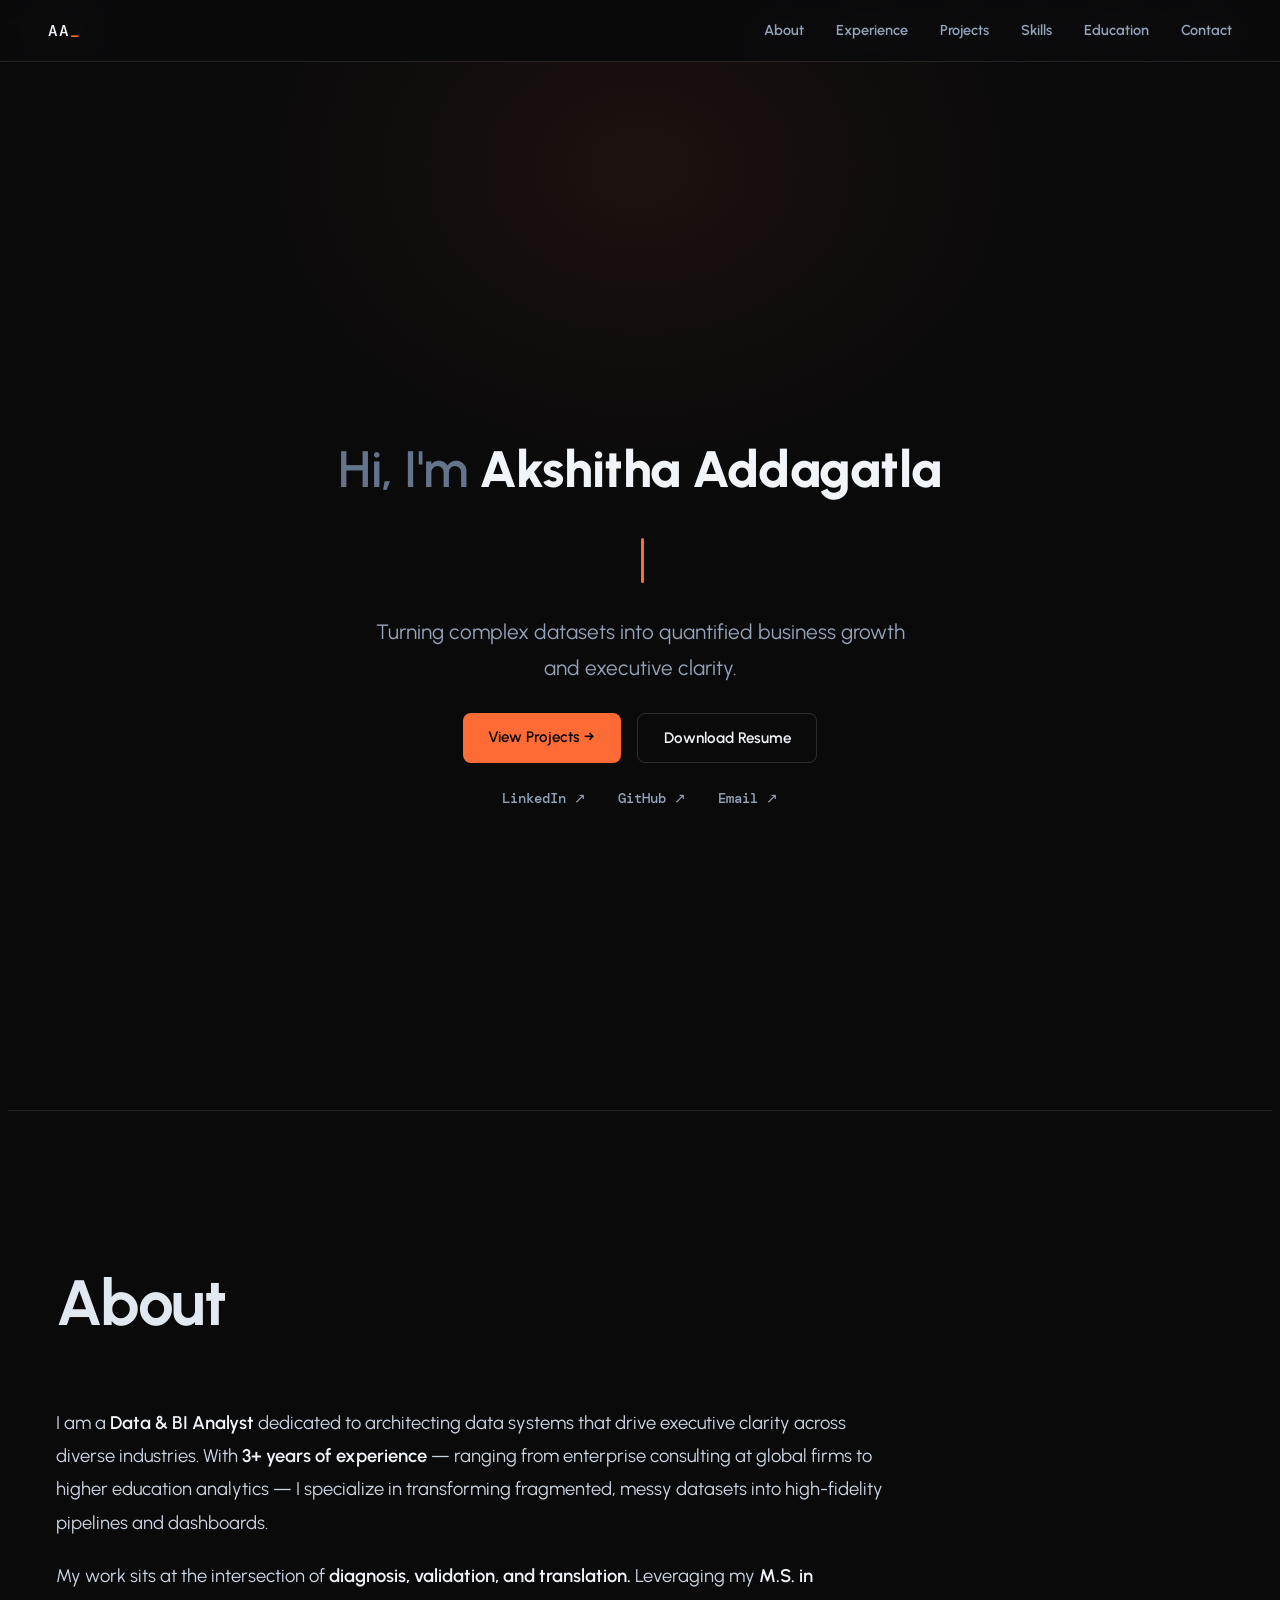
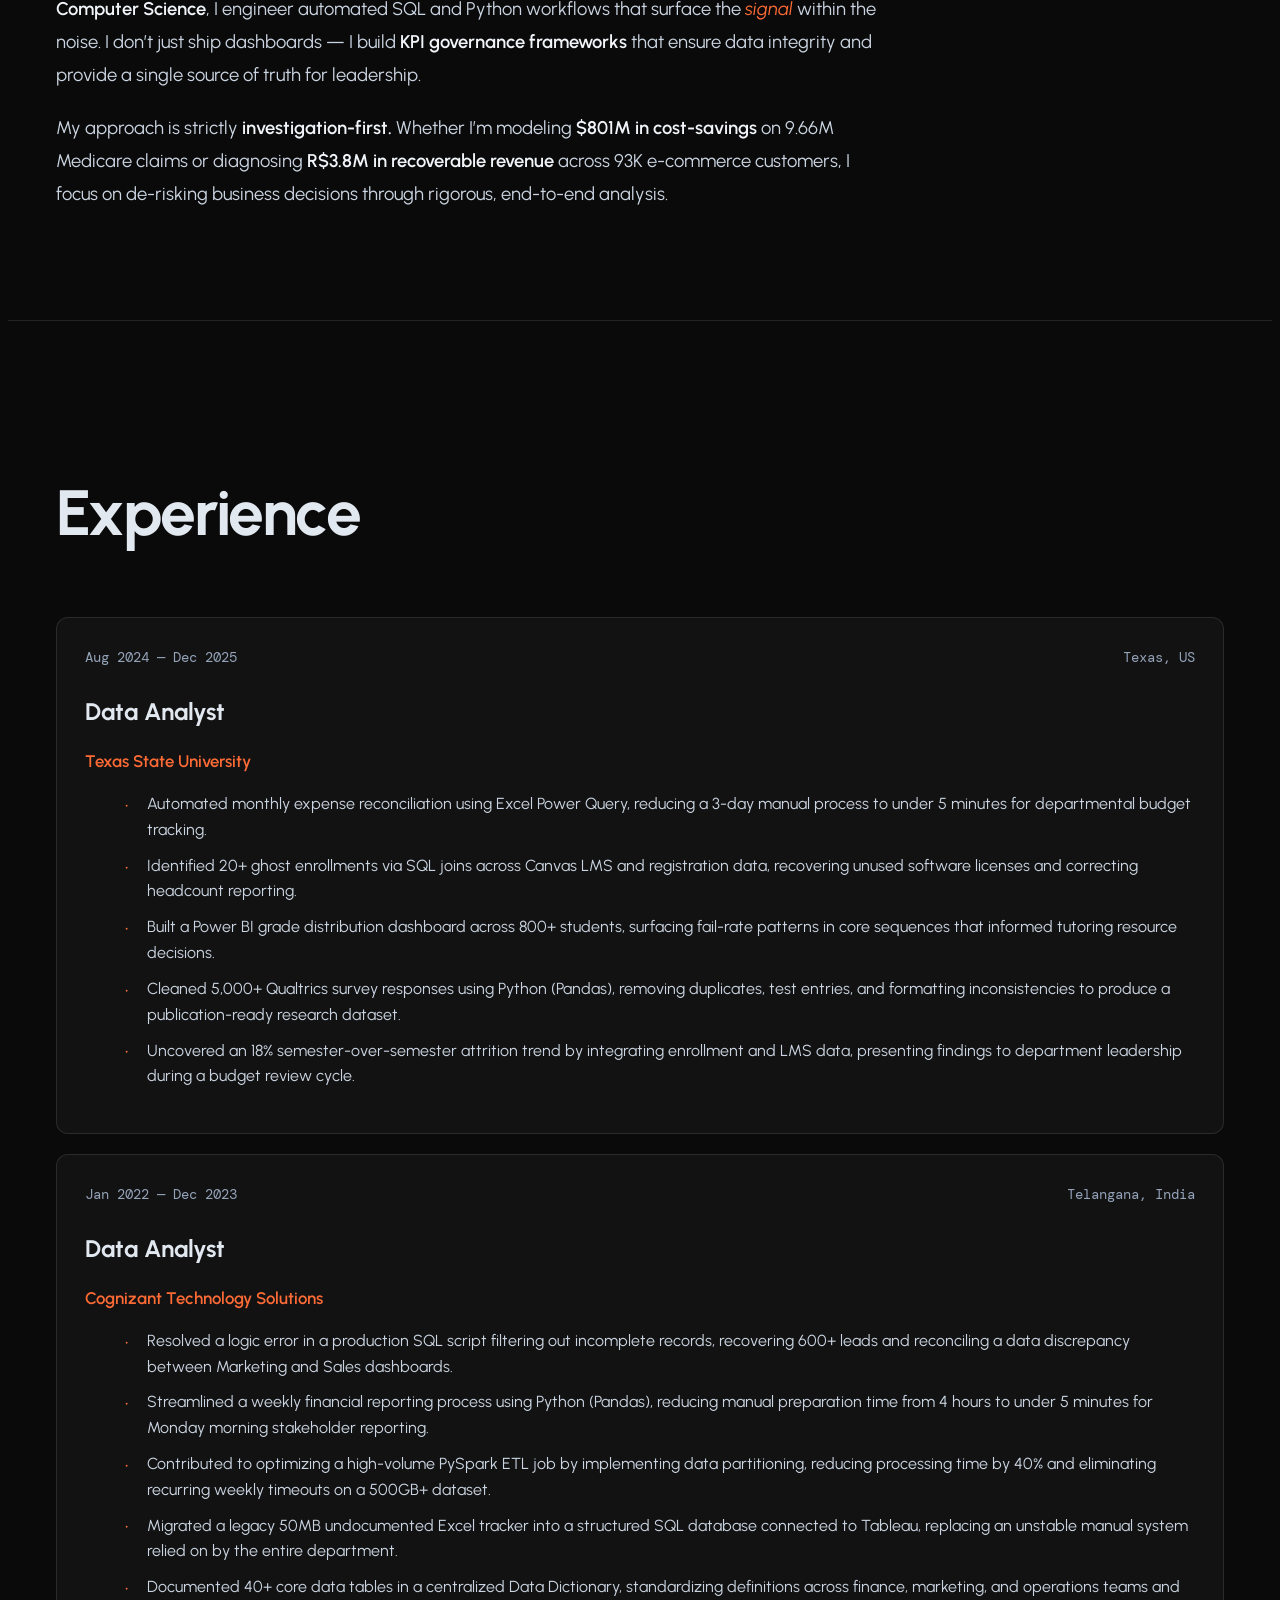
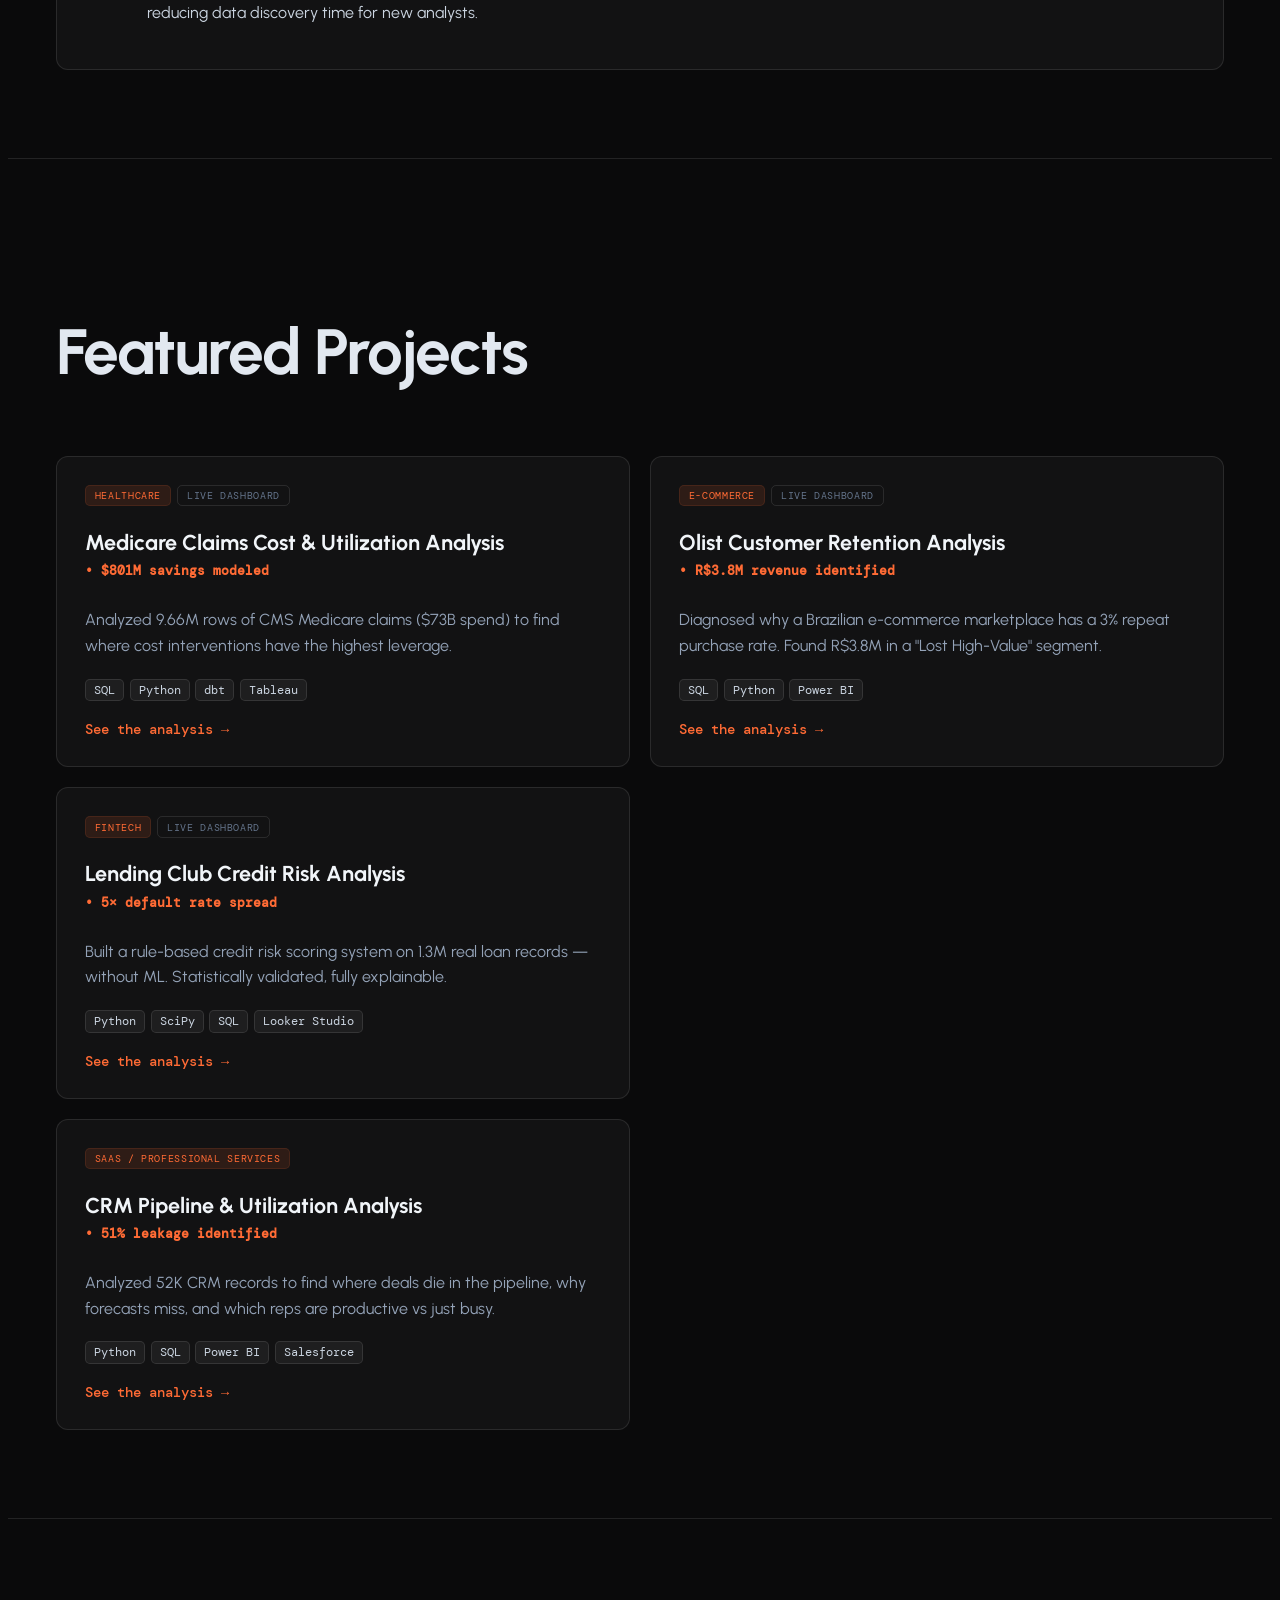
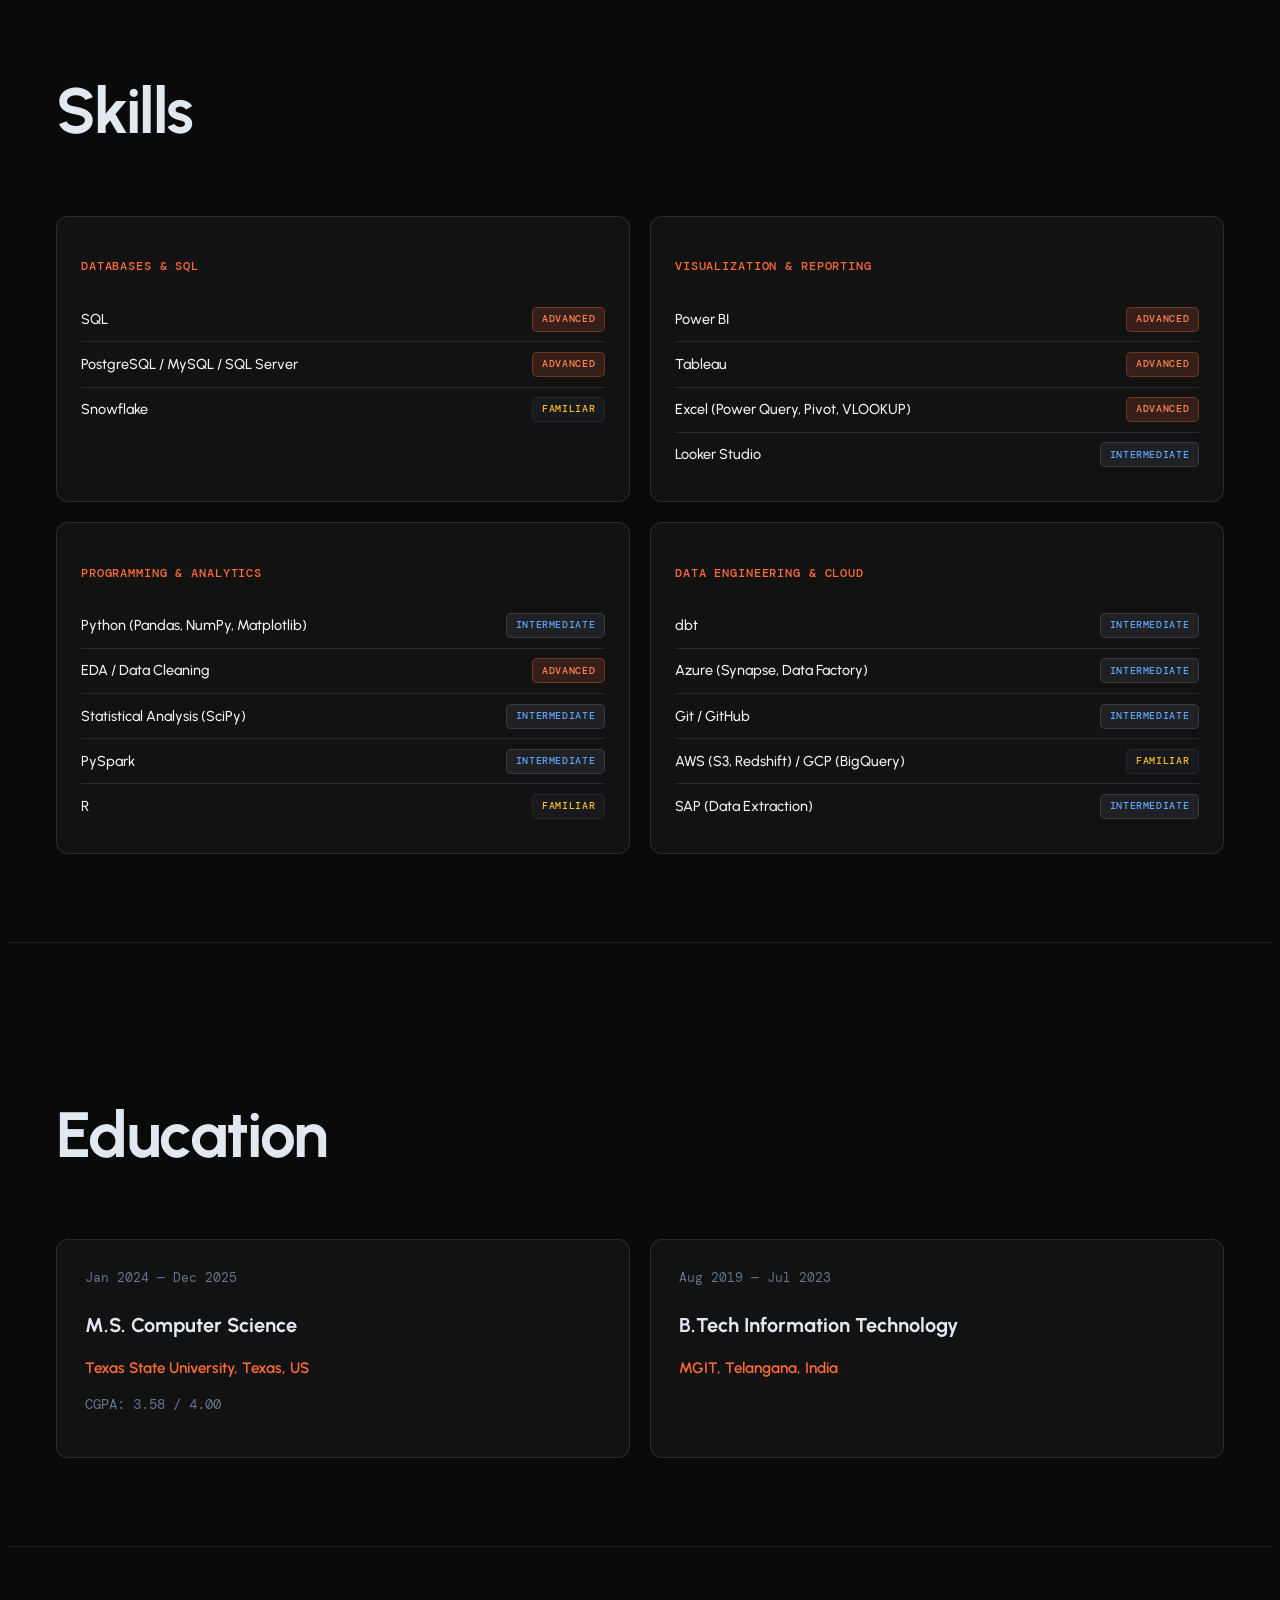
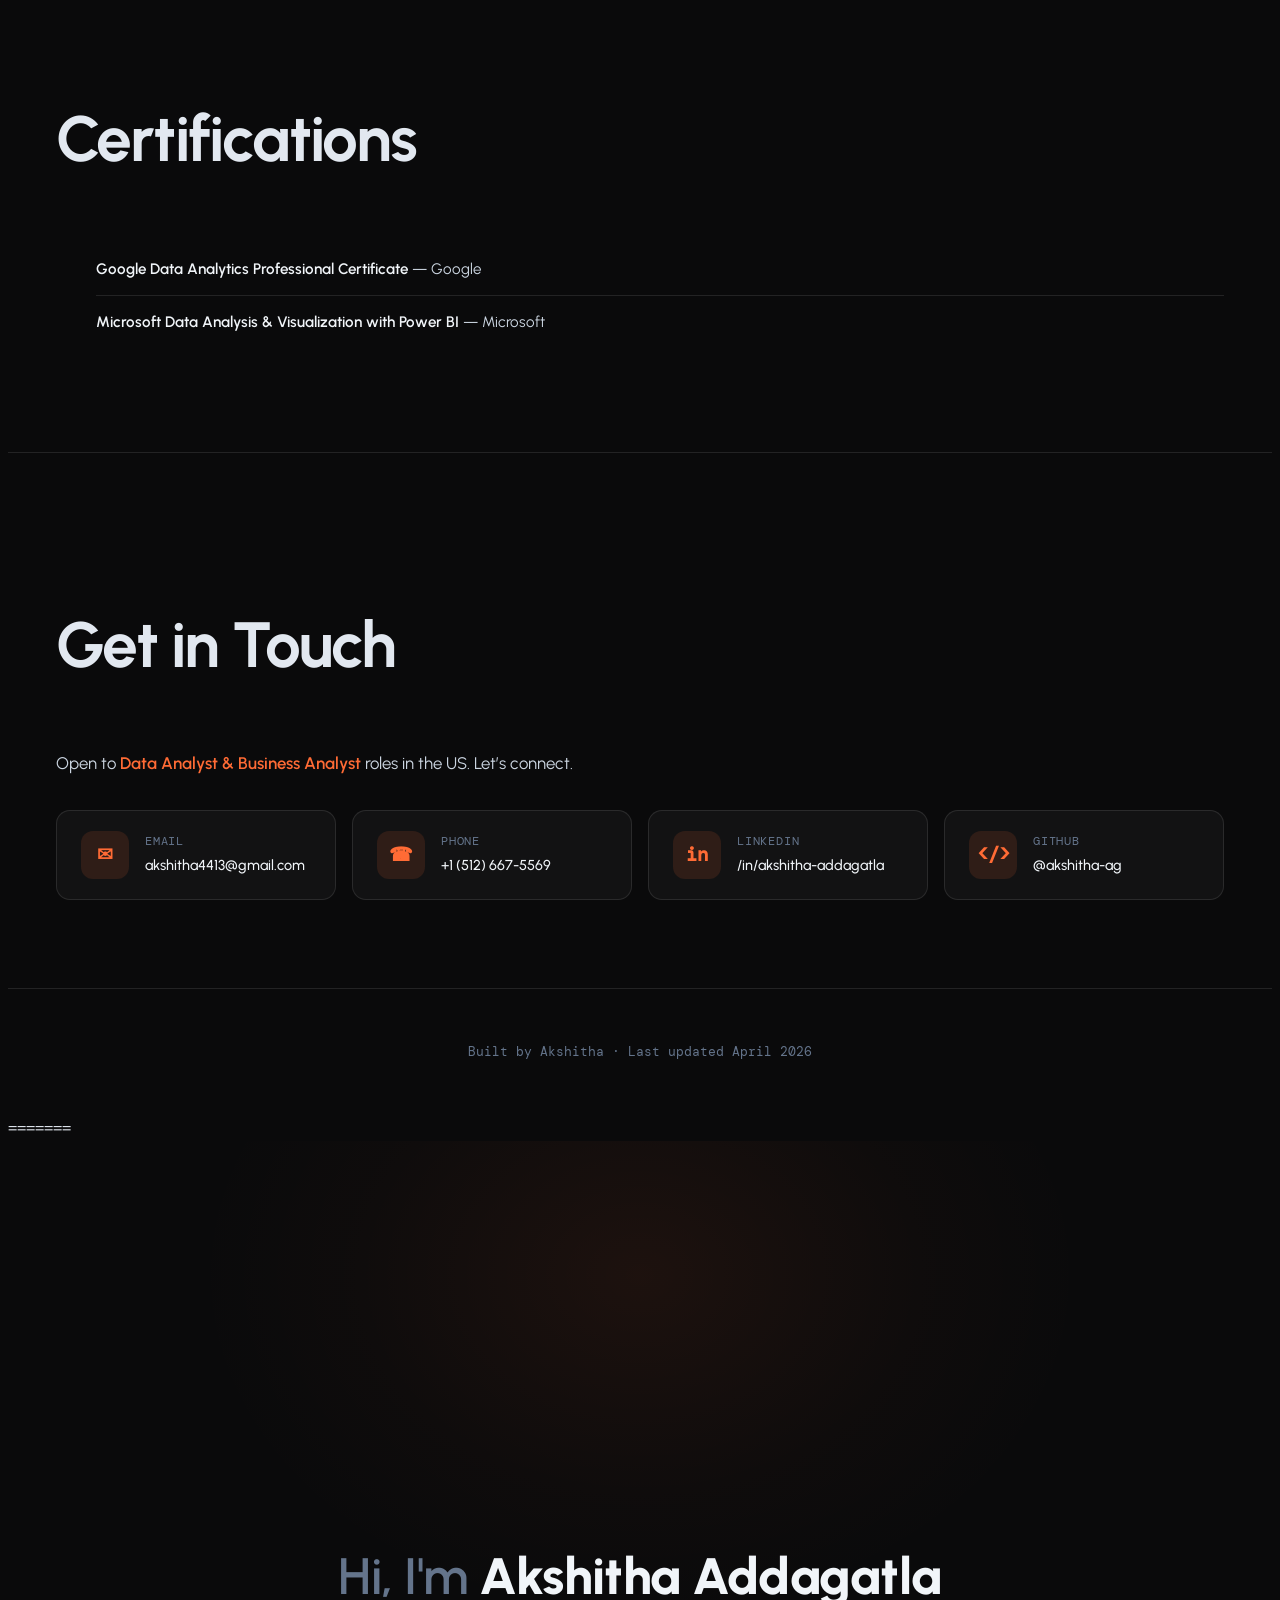
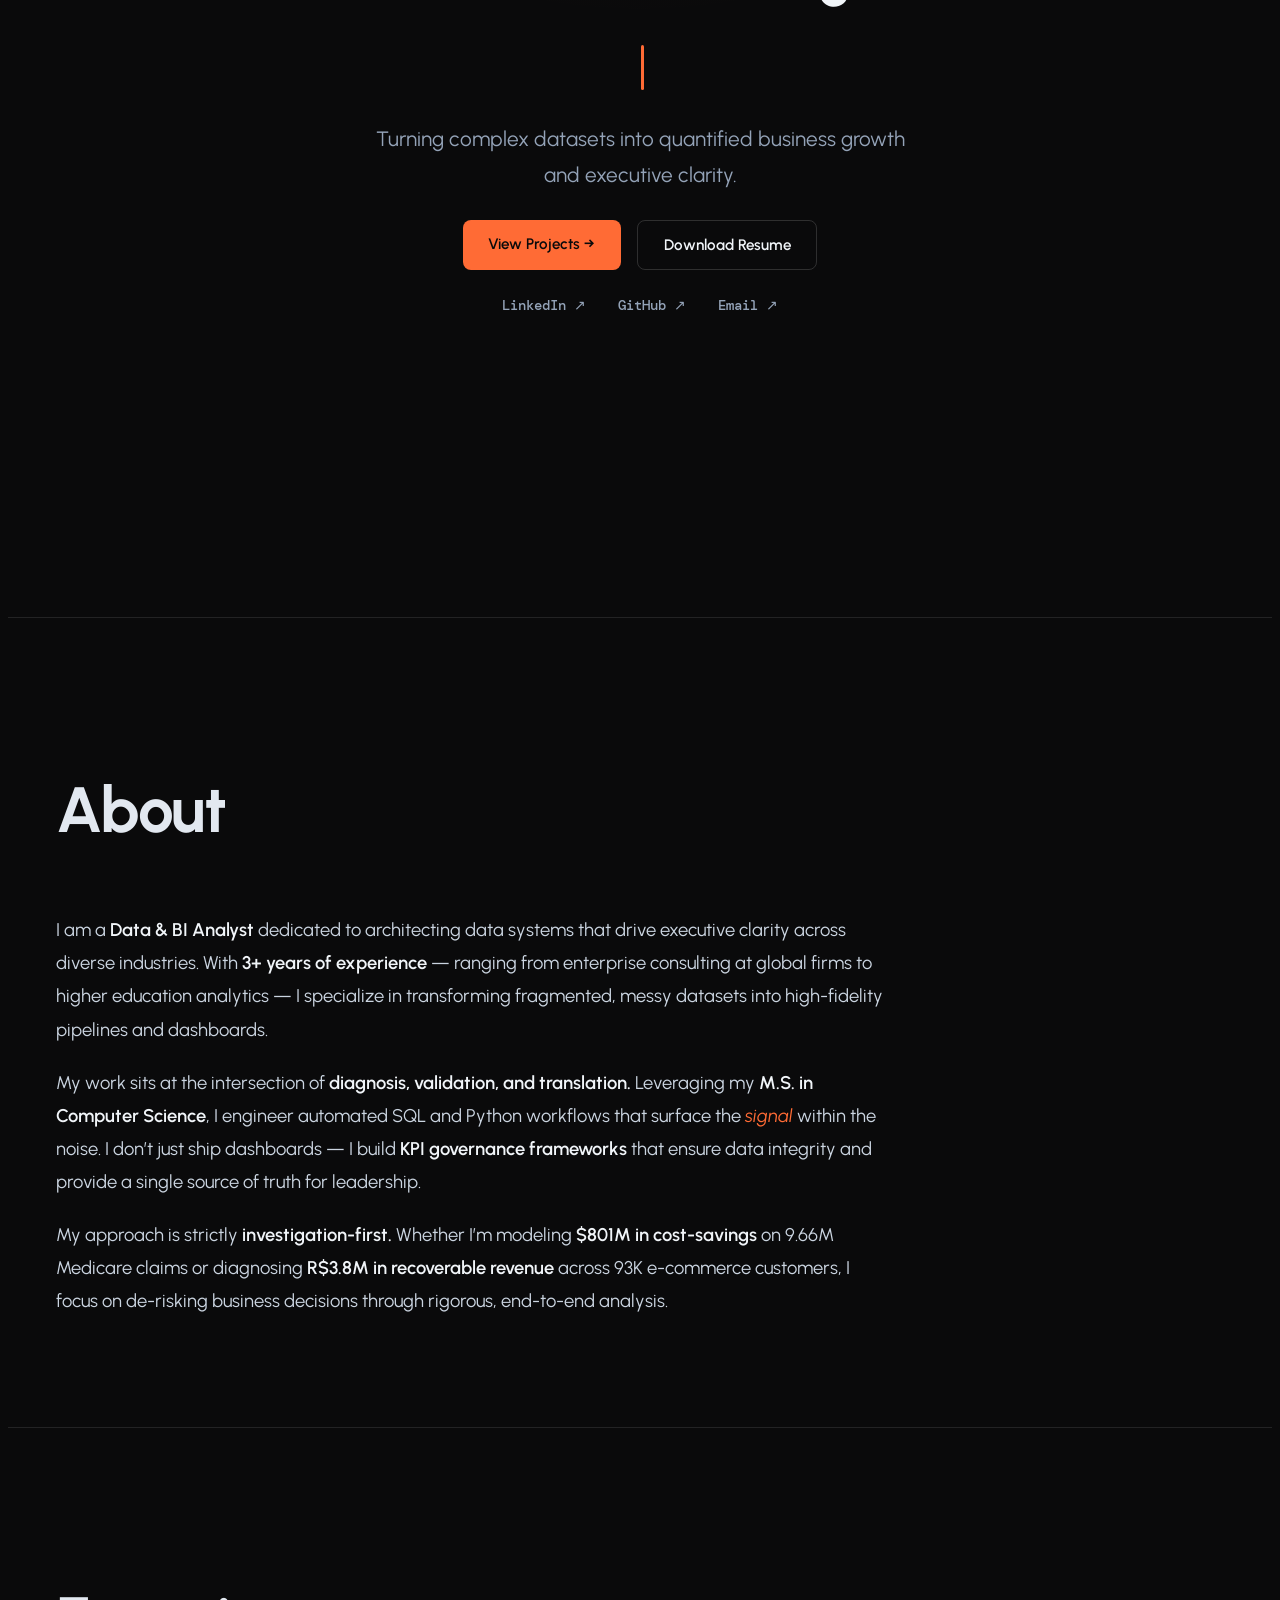
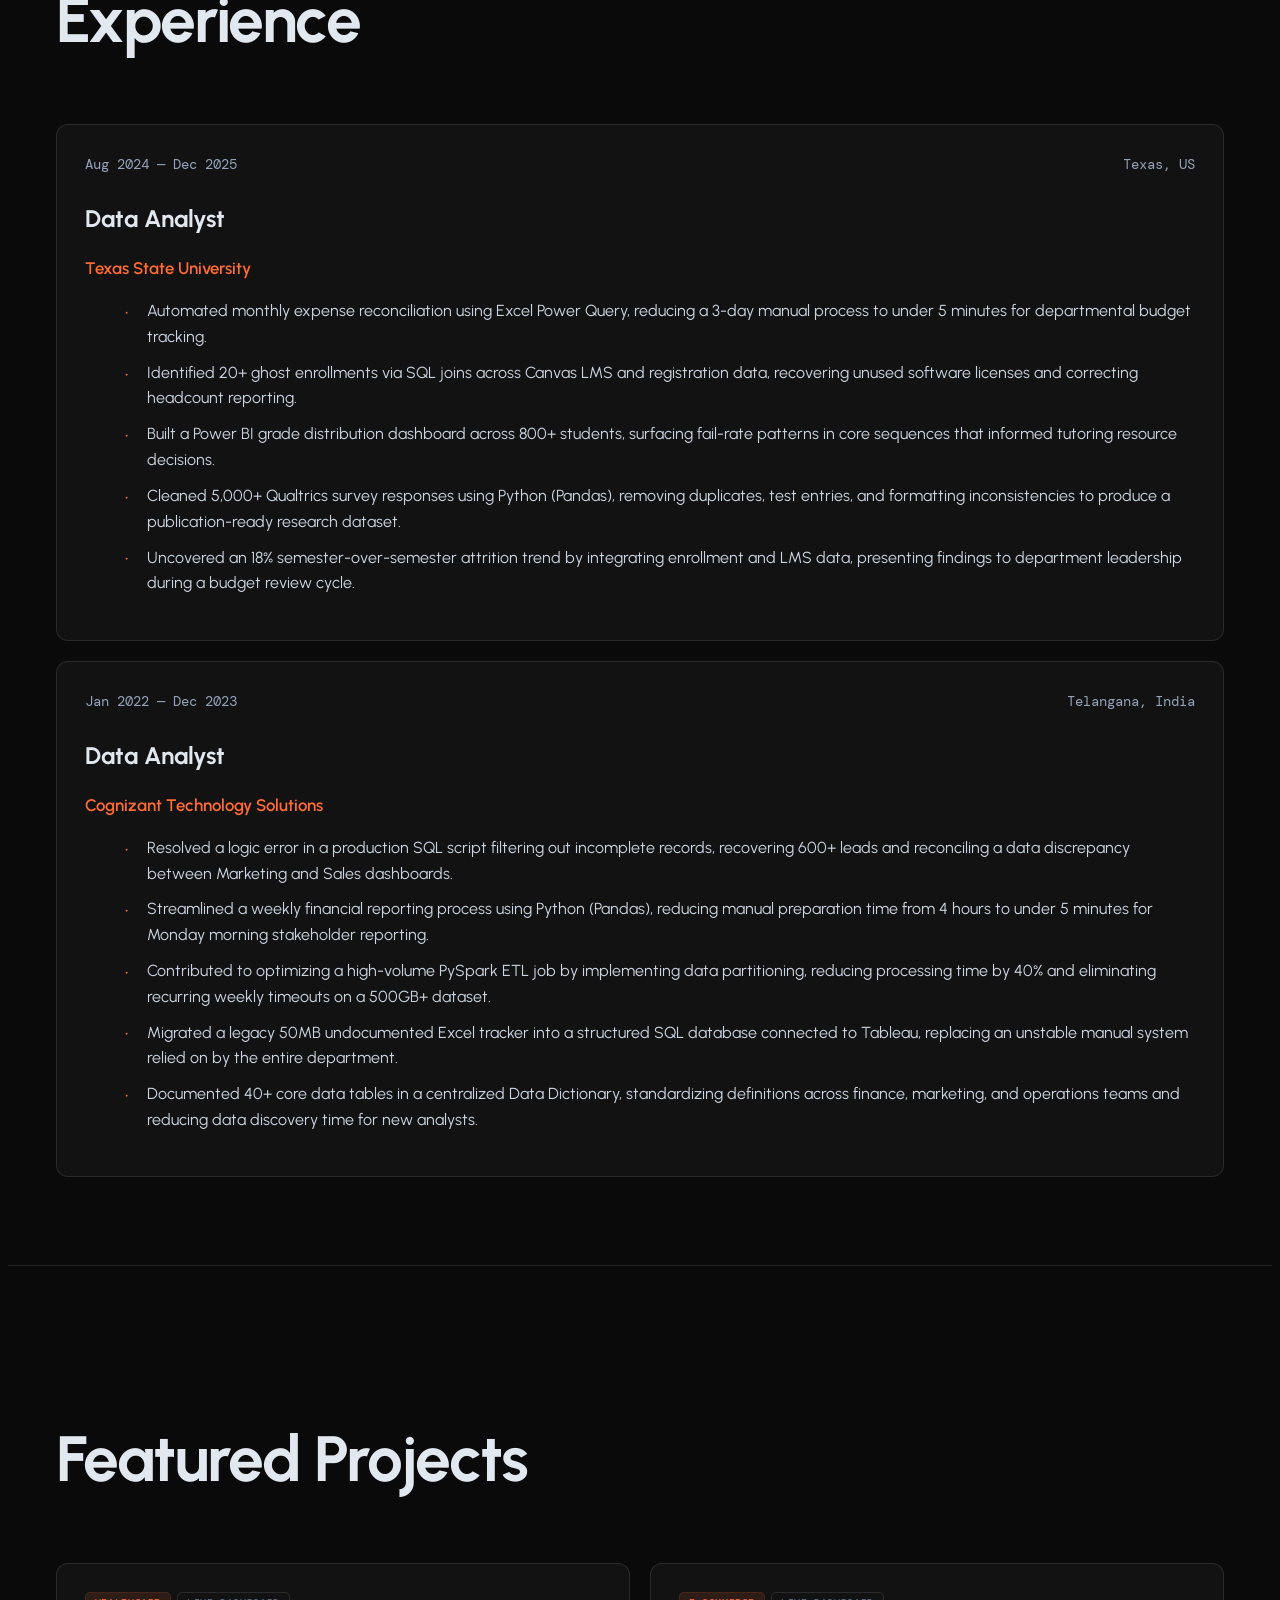
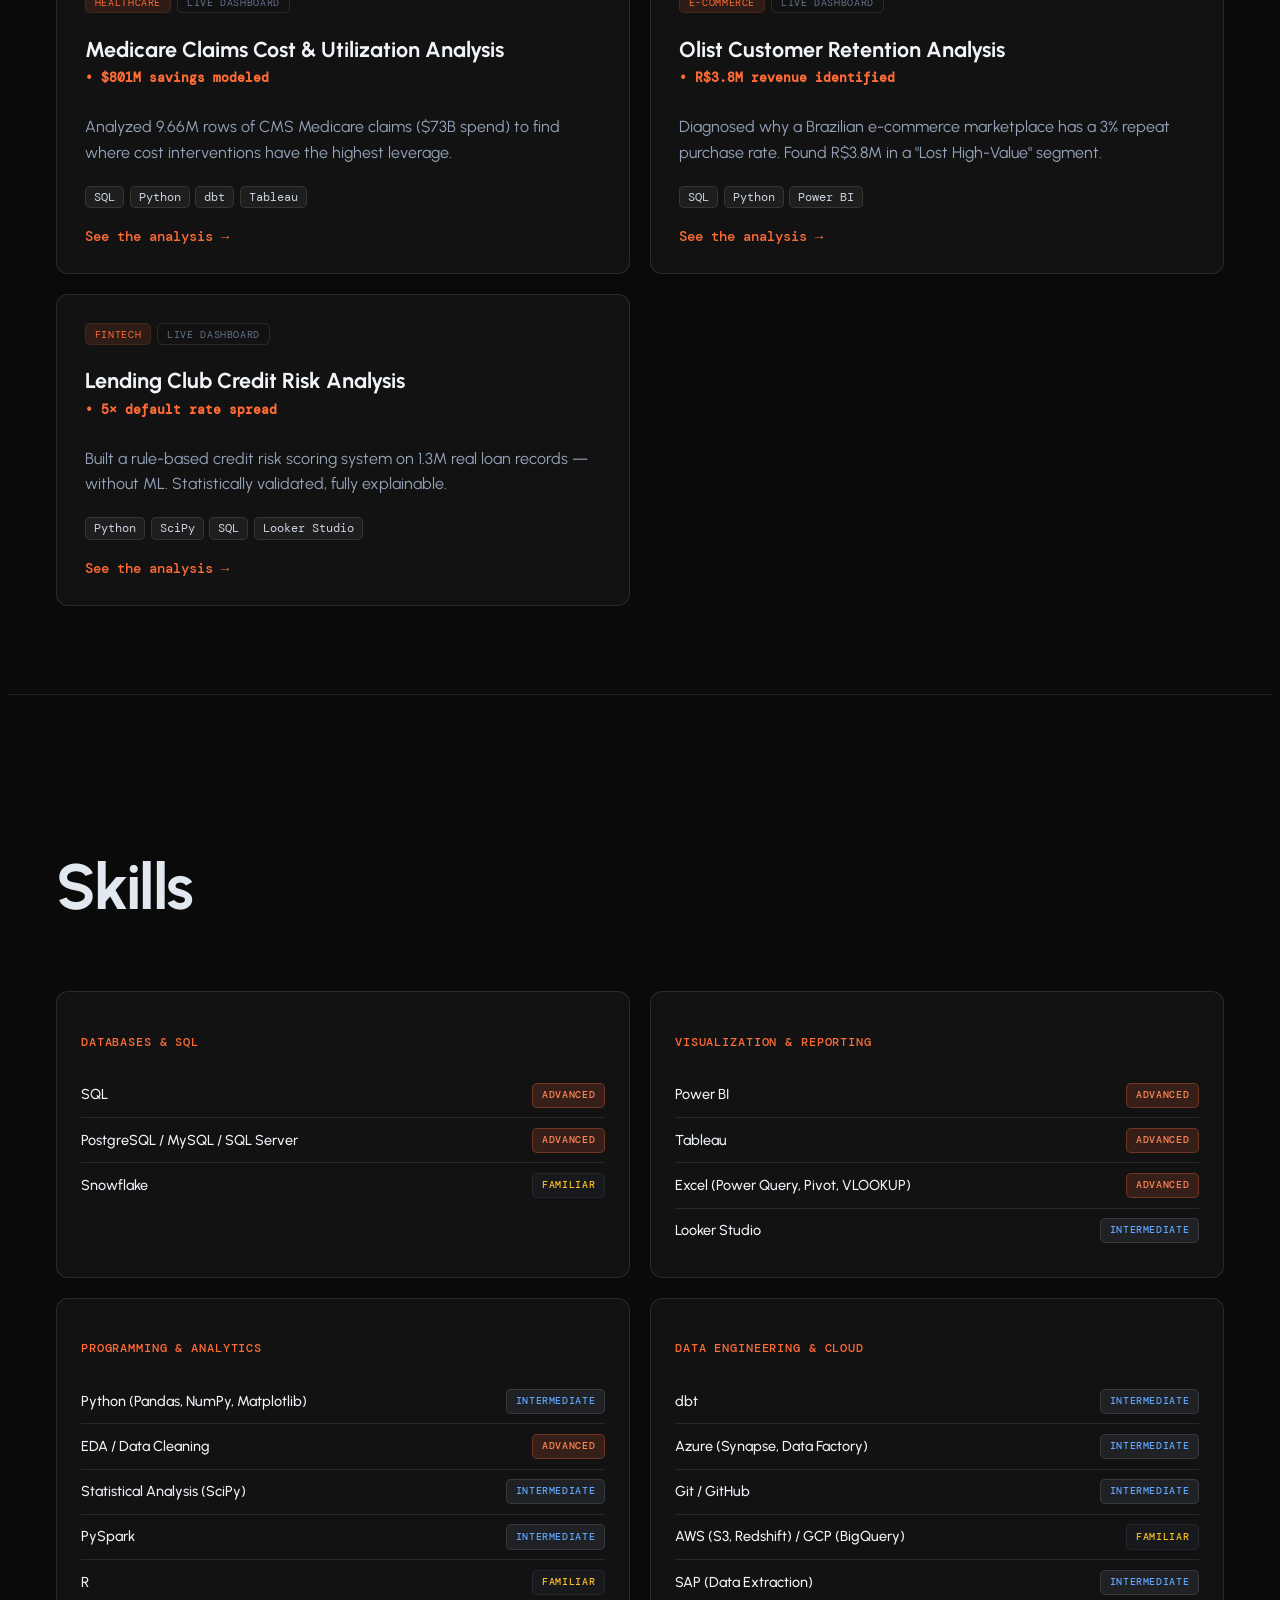
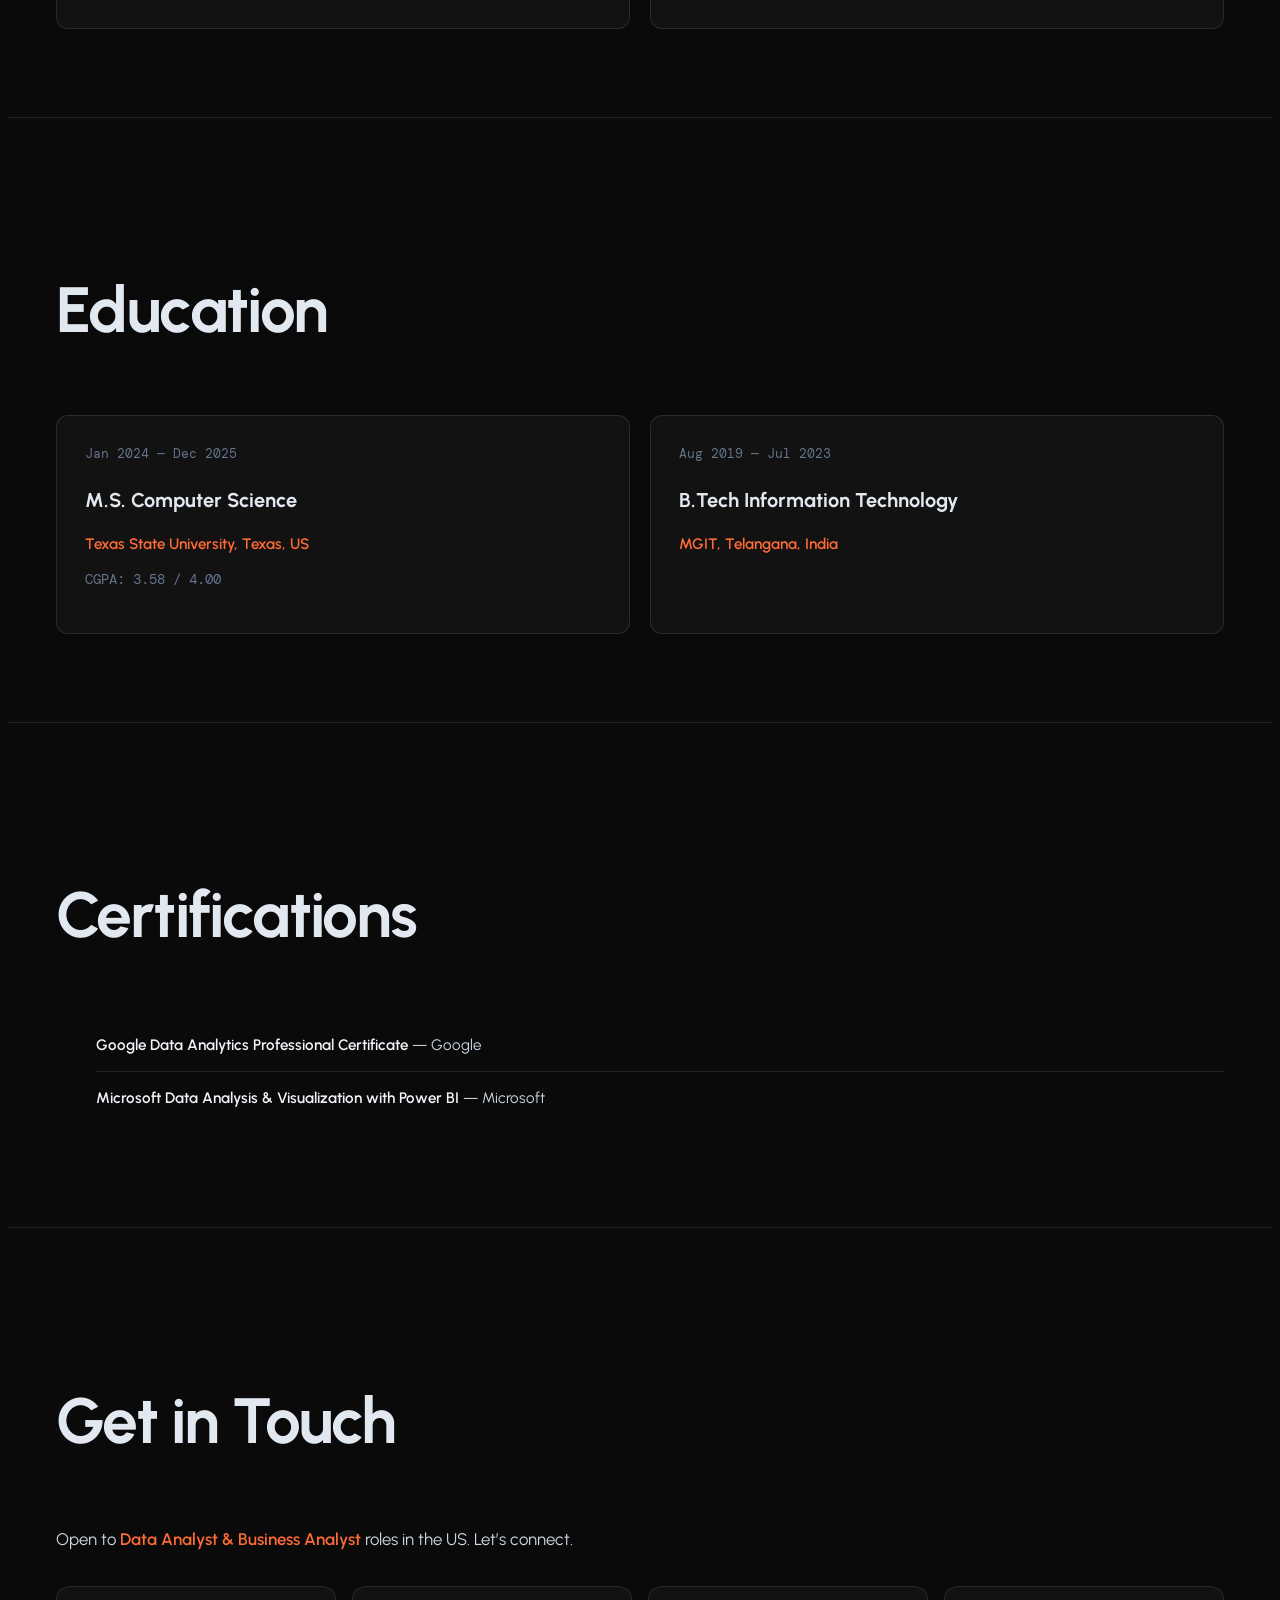
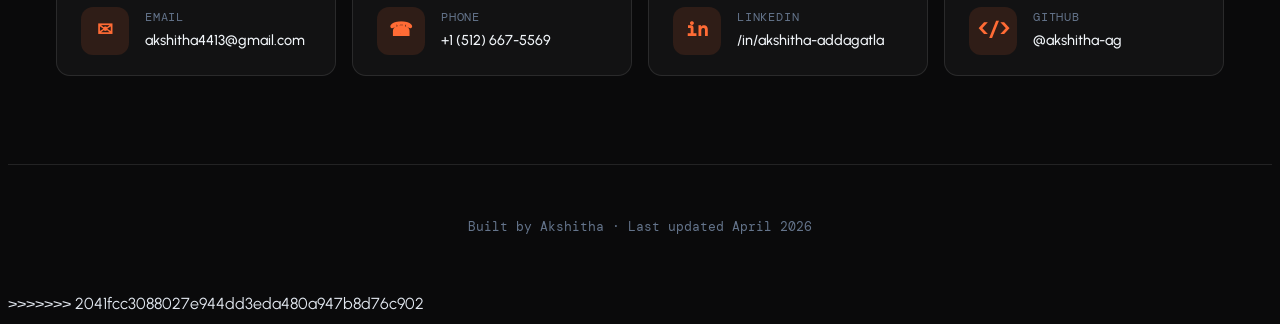
==== commit b09cb567: "Add CRM Pipeline project" ====
--- a/index.html
+++ b/index.html
@@ -1,3 +1,4 @@
+<<<<<<< HEAD
 <!DOCTYPE html>
 <html lang="en">
 <head>
@@ -252,4 +253,250 @@
 
 <script src="script.js"></script>
 </body>
+=======
+<!DOCTYPE html>
+<html lang="en">
+<head>
+<meta charset="UTF-8" />
+<meta name="viewport" content="width=device-width, initial-scale=1.0" />
+<title>Akshitha Addagatla — Data & BI Analyst</title>
+<meta name="description" content="Data & BI Analyst with 3+ years architecting data systems that drive executive clarity across diverse industries." />
+<meta property="og:title" content="Akshitha Addagatla — Data & BI Analyst" />
+<meta property="og:description" content="Data & BI Analyst — Turning complex datasets into quantified business growth and executive clarity." />
+<meta property="og:type" content="website" />
+<link rel="icon" type="image/svg+xml" href="favicon.svg" />
+<link rel="preconnect" href="https://fonts.googleapis.com" />
+<link rel="preconnect" href="https://fonts.gstatic.com" crossorigin />
+<link href="https://fonts.googleapis.com/css2?family=Urbanist:wght@400;500;600;700;800&family=DM+Mono:wght@400;500&display=swap" rel="stylesheet" />
+<link rel="stylesheet" href="style.css" />
+</head>
+<body>
+
+<nav class="nav">
+  <a href="#top" class="nav-logo">AA<span class="blink">_</span></a>
+  <div class="nav-links">
+    <a href="#about">About</a>
+    <a href="#experience">Experience</a>
+    <a href="#projects">Projects</a>
+    <a href="#skills">Skills</a>
+    <a href="#education">Education</a>
+    <a href="#contact">Contact</a>
+  </div>
+</nav>
+
+<header id="top" class="hero">
+  <div class="hero-spotlight"></div>
+  <div class="hero-content">
+    <p class="hero-greeting">Hi, I'm <strong>Akshitha Addagatla</strong></p>
+    <div class="typewriter-block">
+      <div class="typewriter-line">
+        <span id="typed"></span><span class="cursor"></span>
+      </div>
+    </div>
+    <p class="tagline">Turning complex datasets into quantified business growth and executive clarity.</p>
+    <div class="hero-cta">
+      <a href="#projects" class="btn btn-primary">View Projects →</a>
+      <a href="resume.pdf" class="btn btn-ghost" download>Download Resume</a>
+    </div>
+    <div class="socials">
+      <a href="https://www.linkedin.com/in/akshitha-addagatla-6658932a1/" target="_blank" rel="noopener">LinkedIn ↗</a>
+      <a href="https://github.com/akshitha-ag" target="_blank" rel="noopener">GitHub ↗</a>
+      <a href="mailto:akshitha4413@gmail.com">Email ↗</a>
+    </div>
+  </div>
+</header>
+
+<section id="about" class="section">
+  <div class="section-head"><h2>About</h2></div>
+  <div class="about-body">
+    <p>I am a <strong>Data &amp; BI Analyst</strong> dedicated to architecting data systems that drive executive clarity across diverse industries. With <strong>3+ years of experience</strong> — ranging from enterprise consulting at global firms to higher education analytics — I specialize in transforming fragmented, messy datasets into high-fidelity pipelines and dashboards.</p>
+    <p>My work sits at the intersection of <strong>diagnosis, validation, and translation.</strong> Leveraging my <strong>M.S. in Computer Science</strong>, I engineer automated SQL and Python workflows that surface the <em>signal</em> within the noise. I don&rsquo;t just ship dashboards — I build <strong>KPI governance frameworks</strong> that ensure data integrity and provide a single source of truth for leadership.</p>
+    <p>My approach is strictly <strong>investigation-first.</strong> Whether I&rsquo;m modeling <strong>$801M in cost-savings</strong> on 9.66M Medicare claims or diagnosing <strong>R$3.8M in recoverable revenue</strong> across 93K e-commerce customers, I focus on de-risking business decisions through rigorous, end-to-end analysis.</p>
+  </div>
+</section>
+
+<section id="experience" class="section">
+  <div class="section-head"><h2>Experience</h2></div>
+  <div class="timeline">
+    <article class="exp-card">
+      <div class="exp-meta">
+        <span class="exp-date">Aug 2024 — Dec 2025</span>
+        <span class="exp-loc">Texas, US</span>
+      </div>
+      <h3>Data Analyst</h3>
+      <p class="exp-company">Texas State University</p>
+      <ul class="exp-bullets">
+        <li>Automated monthly expense reconciliation using Excel Power Query, reducing a 3-day manual process to under 5 minutes for departmental budget tracking.</li>
+        <li>Identified 20+ ghost enrollments via SQL joins across Canvas LMS and registration data, recovering unused software licenses and correcting headcount reporting.</li>
+        <li>Built a Power BI grade distribution dashboard across 800+ students, surfacing fail-rate patterns in core sequences that informed tutoring resource decisions.</li>
+        <li>Cleaned 5,000+ Qualtrics survey responses using Python (Pandas), removing duplicates, test entries, and formatting inconsistencies to produce a publication-ready research dataset.</li>
+        <li>Uncovered an 18% semester-over-semester attrition trend by integrating enrollment and LMS data, presenting findings to department leadership during a budget review cycle.</li>
+      </ul>
+    </article>
+    <article class="exp-card">
+      <div class="exp-meta">
+        <span class="exp-date">Jan 2022 — Dec 2023</span>
+        <span class="exp-loc">Telangana, India</span>
+      </div>
+      <h3>Data Analyst</h3>
+      <p class="exp-company">Cognizant Technology Solutions</p>
+      <ul class="exp-bullets">
+        <li>Resolved a logic error in a production SQL script filtering out incomplete records, recovering 600+ leads and reconciling a data discrepancy between Marketing and Sales dashboards.</li>
+        <li>Streamlined a weekly financial reporting process using Python (Pandas), reducing manual preparation time from 4 hours to under 5 minutes for Monday morning stakeholder reporting.</li>
+        <li>Contributed to optimizing a high-volume PySpark ETL job by implementing data partitioning, reducing processing time by 40% and eliminating recurring weekly timeouts on a 500GB+ dataset.</li>
+        <li>Migrated a legacy 50MB undocumented Excel tracker into a structured SQL database connected to Tableau, replacing an unstable manual system relied on by the entire department.</li>
+        <li>Documented 40+ core data tables in a centralized Data Dictionary, standardizing definitions across finance, marketing, and operations teams and reducing data discovery time for new analysts.</li>
+      </ul>
+    </article>
+  </div>
+</section>
+
+<section id="projects" class="section">
+  <div class="section-head"><h2>Featured Projects</h2></div>
+  <div class="project-grid">
+    <button class="project-card" data-project="medicare">
+      <div class="project-tags">
+        <span class="tag tag-domain">Healthcare</span>
+        <span class="tag">Live Dashboard</span>
+      </div>
+      <h3>Medicare Claims Cost &amp; Utilization Analysis</h3>
+      <span class="project-metric">• $801M savings modeled</span>
+      <p class="project-blurb">Analyzed 9.66M rows of CMS Medicare claims ($73B spend) to find where cost interventions have the highest leverage.</p>
+      <div class="project-stack"><span>SQL</span><span>Python</span><span>dbt</span><span>Tableau</span></div>
+      <div class="project-cta">See the analysis →</div>
+    </button>
+    <button class="project-card" data-project="olist">
+      <div class="project-tags">
+        <span class="tag tag-domain">E-commerce</span>
+        <span class="tag">Live Dashboard</span>
+      </div>
+      <h3>Olist Customer Retention Analysis</h3>
+      <span class="project-metric">• R$3.8M revenue identified</span>
+      <p class="project-blurb">Diagnosed why a Brazilian e-commerce marketplace has a 3% repeat purchase rate. Found R$3.8M in a "Lost High-Value" segment.</p>
+      <div class="project-stack"><span>SQL</span><span>Python</span><span>Power BI</span></div>
+      <div class="project-cta">See the analysis →</div>
+    </button>
+    <button class="project-card" data-project="lending">
+      <div class="project-tags">
+        <span class="tag tag-domain">Fintech</span>
+        <span class="tag">Live Dashboard</span>
+      </div>
+      <h3>Lending Club Credit Risk Analysis</h3>
+      <span class="project-metric">• 5× default rate spread</span>
+      <p class="project-blurb">Built a rule-based credit risk scoring system on 1.3M real loan records — without ML. Statistically validated, fully explainable.</p>
+      <div class="project-stack"><span>Python</span><span>SciPy</span><span>SQL</span><span>Looker Studio</span></div>
+      <div class="project-cta">See the analysis →</div>
+    </button>
+  </div>
+</section>
+
+<section id="skills" class="section">
+  <div class="section-head"><h2>Skills</h2></div>
+  <div class="skills-grid">
+    <div class="skill-group">
+      <h4>Databases &amp; SQL</h4>
+      <div class="skill-row"><span class="skill-name">SQL</span><span class="skill-level lvl-adv">Advanced</span></div>
+      <div class="skill-row"><span class="skill-name">PostgreSQL / MySQL / SQL Server</span><span class="skill-level lvl-adv">Advanced</span></div>
+      <div class="skill-row"><span class="skill-name">Snowflake</span><span class="skill-level lvl-fam">Familiar</span></div>
+    </div>
+    <div class="skill-group">
+      <h4>Visualization &amp; Reporting</h4>
+      <div class="skill-row"><span class="skill-name">Power BI</span><span class="skill-level lvl-adv">Advanced</span></div>
+      <div class="skill-row"><span class="skill-name">Tableau</span><span class="skill-level lvl-adv">Advanced</span></div>
+      <div class="skill-row"><span class="skill-name">Excel (Power Query, Pivot, VLOOKUP)</span><span class="skill-level lvl-adv">Advanced</span></div>
+      <div class="skill-row"><span class="skill-name">Looker Studio</span><span class="skill-level lvl-int">Intermediate</span></div>
+    </div>
+    <div class="skill-group">
+      <h4>Programming &amp; Analytics</h4>
+      <div class="skill-row"><span class="skill-name">Python (Pandas, NumPy, Matplotlib)</span><span class="skill-level lvl-int">Intermediate</span></div>
+      <div class="skill-row"><span class="skill-name">EDA / Data Cleaning</span><span class="skill-level lvl-adv">Advanced</span></div>
+      <div class="skill-row"><span class="skill-name">Statistical Analysis (SciPy)</span><span class="skill-level lvl-int">Intermediate</span></div>
+      <div class="skill-row"><span class="skill-name">PySpark</span><span class="skill-level lvl-int">Intermediate</span></div>
+      <div class="skill-row"><span class="skill-name">R</span><span class="skill-level lvl-fam">Familiar</span></div>
+    </div>
+    <div class="skill-group">
+      <h4>Data Engineering &amp; Cloud</h4>
+      <div class="skill-row"><span class="skill-name">dbt</span><span class="skill-level lvl-int">Intermediate</span></div>
+      <div class="skill-row"><span class="skill-name">Azure (Synapse, Data Factory)</span><span class="skill-level lvl-int">Intermediate</span></div>
+      <div class="skill-row"><span class="skill-name">Git / GitHub</span><span class="skill-level lvl-int">Intermediate</span></div>
+      <div class="skill-row"><span class="skill-name">AWS (S3, Redshift) / GCP (BigQuery)</span><span class="skill-level lvl-fam">Familiar</span></div>
+      <div class="skill-row"><span class="skill-name">SAP (Data Extraction)</span><span class="skill-level lvl-int">Intermediate</span></div>
+    </div>
+  </div>
+</section>
+
+<section id="education" class="section">
+  <div class="section-head"><h2>Education</h2></div>
+  <div class="edu-grid">
+    <article class="edu-card">
+      <span class="edu-date">Jan 2024 — Dec 2025</span>
+      <h3>M.S. Computer Science</h3>
+      <p class="edu-school">Texas State University, Texas, US</p>
+      <p class="edu-detail">CGPA: 3.58 / 4.00</p>
+    </article>
+    <article class="edu-card">
+      <span class="edu-date">Aug 2019 — Jul 2023</span>
+      <h3>B.Tech Information Technology</h3>
+      <p class="edu-school">MGIT, Telangana, India</p>
+    </article>
+  </div>
+</section>
+
+<section id="certifications" class="section">
+  <div class="section-head"><h2>Certifications</h2></div>
+  <ul class="cert-list">
+    <li><strong>Google Data Analytics Professional Certificate</strong> — Google</li>
+    <li><strong>Microsoft Data Analysis &amp; Visualization with Power BI</strong> — Microsoft</li>
+  </ul>
+</section>
+
+<section id="contact" class="section">
+  <div class="section-head"><h2>Get in Touch</h2></div>
+  <p class="contact-text">Open to <strong>Data Analyst &amp; Business Analyst</strong> roles in the US. Let&rsquo;s connect.</p>
+  <div class="contact-links">
+    <a href="mailto:akshitha4413@gmail.com" class="contact-tile">
+      <div class="tile-icon">&#9993;</div>
+      <div class="tile-content">
+        <span class="tile-label">Email</span>
+        <span class="tile-value">akshitha4413@gmail.com</span>
+      </div>
+    </a>
+    <a href="tel:+15126675569" class="contact-tile">
+      <div class="tile-icon">&#9742;</div>
+      <div class="tile-content">
+        <span class="tile-label">Phone</span>
+        <span class="tile-value">+1 (512) 667-5569</span>
+      </div>
+    </a>
+    <a href="https://www.linkedin.com/in/akshitha-addagatla-6658932a1/" target="_blank" rel="noopener" class="contact-tile">
+      <div class="tile-icon">in</div>
+      <div class="tile-content">
+        <span class="tile-label">LinkedIn</span>
+        <span class="tile-value">/in/akshitha-addagatla</span>
+      </div>
+    </a>
+    <a href="https://github.com/akshitha-ag" target="_blank" rel="noopener" class="contact-tile">
+      <div class="tile-icon">&lt;/&gt;</div>
+      <div class="tile-content">
+        <span class="tile-label">GitHub</span>
+        <span class="tile-value">@akshitha-ag</span>
+      </div>
+    </a>
+  </div>
+</section>
+
+<footer class="footer">
+  <p>Built by Akshitha · Last updated April 2026</p>
+</footer>
+
+<div class="modal-overlay" id="modalOverlay">
+  <div class="modal" role="dialog" aria-modal="true">
+    <button class="modal-close" aria-label="Close">&times;</button>
+    <div class="modal-body" id="modalBody"></div>
+  </div>
+</div>
+
+<script src="script.js"></script>
+</body>
+>>>>>>> 2041fcc3088027e944dd3eda480a947b8d76c902
 </html>
--- a/style.css
+++ b/style.css
@@ -1,3 +1,4 @@
+<<<<<<< HEAD
 *,*::before,*::after{box-sizing:border-box;margin:0;padding:0}
 html{scroll-behavior:smooth}
 body{
@@ -318,4 +319,326 @@
 
 .project-grid .project-card:last-child {
   grid-column: 1 / 2;
+=======
+*,*::before,*::after{box-sizing:border-box;margin:0;padding:0}
+html{scroll-behavior:smooth}
+body{
+  background:#0a0a0b;
+  color:#e2e8f0;
+  font-family:'Urbanist',sans-serif;
+  font-weight:400;
+  line-height:1.6;
+  overflow-x:hidden;
+}
+
+:root{
+  --bg:#0a0a0b;
+  --bg-card:rgba(255,255,255,0.035);
+  --border:rgba(255,255,255,0.1);
+  --border-hover:#ff6b35;
+  --text:#f1f5f9;
+  --text-mid:#cbd5e1;
+  --text-muted:#94a3b8;
+  --text-dim:#64748b;
+  --accent:#ff6b35;
+  --accent-hover:#ff8555;
+  --accent-dim:rgba(255,107,53,0.12);
+  --shadow:0 2px 10px rgba(0,0,0,0.3);
+  --shadow-lg:0 12px 40px rgba(0,0,0,0.4);
+}
+
+/* NAV */
+.nav{
+  position:fixed;top:0;left:0;right:0;
+  display:flex;justify-content:space-between;align-items:center;
+  padding:1.1rem 3rem;
+  background:rgba(10,10,11,0.75);
+  backdrop-filter:blur(20px);-webkit-backdrop-filter:blur(20px);
+  border-bottom:1px solid var(--border);z-index:100;
+}
+.nav-logo{
+  font-family:'DM Mono',monospace;font-size:1rem;font-weight:500;
+  color:var(--text);text-decoration:none;letter-spacing:.05em;
+}
+.blink{color:var(--accent);animation:blink 1s step-end infinite}
+@keyframes blink{50%{opacity:0}}
+.nav-links{display:flex;gap:2rem}
+.nav-links a{
+  color:var(--text-muted);text-decoration:none;
+  font-size:.9rem;font-weight:600;transition:color .2s;
+}
+.nav-links a:hover{color:var(--accent)}
+
+/* HERO */
+.hero{
+  min-height:100vh;display:flex;align-items:center;justify-content:center;
+  text-align:center;padding:7rem 2rem 4rem;
+  position:relative;overflow:hidden;
+}
+.hero-spotlight{
+  position:absolute;top:-20%;left:50%;transform:translateX(-50%);
+  width:900px;height:700px;
+  background:radial-gradient(ellipse at center,rgba(255,107,53,0.08) 0%,rgba(255,107,53,0.02) 45%,transparent 70%);
+  pointer-events:none;z-index:0;
+}
+.hero-content{
+  position:relative;z-index:1;
+  display:flex;flex-direction:column;align-items:center;
+  max-width:950px;width:100%;
+}
+.hero-greeting{
+  font-size:clamp(1.8rem,3.5vw,2.6rem);
+  font-weight:600;color:var(--text-dim);
+  margin-bottom:1rem;letter-spacing:-.01em;
+}
+.hero-greeting strong{color:var(--text);font-weight:800}
+
+/* typewriter */
+.typewriter-block{margin-bottom:1.25rem}
+.typewriter-line{
+  font-size:clamp(2rem,4.5vw,3.5rem);
+  font-weight:800;letter-spacing:-.03em;line-height:1.1;
+  color:var(--accent);min-height:1.2em;
+  display:flex;align-items:center;justify-content:center;
+}
+.cursor{
+  display:inline-block;width:3px;height:.8em;
+  background:var(--accent);margin-left:5px;border-radius:2px;
+  animation:blink .9s step-end infinite;flex-shrink:0;
+}
+
+.tagline{
+  font-size:clamp(1.1rem,1.8vw,1.3rem);
+  color:var(--text-muted);font-weight:400;
+  max-width:560px;margin:0 auto 1.75rem;line-height:1.7;
+}
+.hero-cta{display:flex;gap:1rem;margin-bottom:1.5rem;flex-wrap:wrap;justify-content:center}
+.btn{
+  padding:.75rem 1.6rem;font-family:'Urbanist',sans-serif;
+  font-size:.95rem;font-weight:600;text-decoration:none;
+  border-radius:8px;transition:all .2s;display:inline-block;cursor:pointer;
+}
+.btn-primary{background:var(--accent);color:#0a0a0b;border:none}
+.btn-primary:hover{background:var(--accent-hover);transform:translateY(-2px);box-shadow:0 6px 20px rgba(255,107,53,.25)}
+.btn-ghost{border:1.5px solid rgba(255,255,255,.15);color:var(--text);background:transparent}
+.btn-ghost:hover{border-color:var(--accent);color:var(--accent)}
+
+.socials{display:flex;gap:2rem;flex-wrap:wrap;justify-content:center}
+.socials a{
+  font-family:'DM Mono',monospace;font-size:.9rem;font-weight:500;
+  color:var(--text-muted);text-decoration:none;
+  border-bottom:1px solid transparent;padding-bottom:2px;transition:all .2s;
+}
+.socials a:hover{color:var(--accent);border-bottom-color:var(--accent)}
+
+/* SECTIONS */
+.section{max-width:1200px;margin:0 auto;padding:5.5rem 3rem;border-top:1px solid var(--border)}
+.section-head{margin-bottom:2.5rem}
+.section h2{font-size:clamp(2.5rem,5vw,4rem);font-weight:700;letter-spacing:-.025em}
+
+/* ABOUT */
+.about-body{max-width:830px}
+.about-body p{font-size:1.15rem;line-height:1.8;color:var(--text-mid);margin-bottom:1.25rem}
+.about-body strong{color:var(--text);font-weight:600}
+.about-body em{color:var(--accent);font-style:italic}
+
+/* EXPERIENCE */
+.timeline{display:flex;flex-direction:column;gap:1.25rem}
+.exp-card{
+  padding:1.75rem;border:1px solid var(--border);border-radius:12px;
+  background:var(--bg-card);transition:all .25s;
+}
+.exp-card:hover{border-color:var(--border-hover);transform:translateX(4px);background:rgba(255,107,53,.03)}
+.exp-meta{
+  display:flex;justify-content:space-between;
+  font-family:'DM Mono',monospace;font-size:.9rem;
+  color:var(--text-muted);margin-bottom:.75rem;
+}
+.exp-card h3{font-size:1.5rem;margin-bottom:.2rem;font-weight:700}
+.exp-company{color:var(--accent);margin-bottom:1rem;font-weight:600;font-size:1.05rem}
+.exp-bullets{list-style:none}
+.exp-bullets li{
+  padding-left:1.4rem;position:relative;color:var(--text-mid);
+  margin-bottom:.65rem;line-height:1.6;font-size:1rem;
+}
+.exp-bullets li::before{
+  content:'•';position:absolute;left:0;color:var(--accent);
+  font-size:1.1rem;line-height:1;top:.3rem;
+}
+
+/* PROJECTS */
+.project-grid{display:grid;grid-template-columns:repeat(auto-fit,minmax(340px,1fr));gap:1.25rem}
+.project-card{
+  text-align:left;padding:1.75rem;background:var(--bg-card);
+  border:1px solid var(--border);border-radius:12px;
+  cursor:pointer;font-family:inherit;color:var(--text);
+  transition:all .25s;position:relative;
+}
+.project-card:hover{
+  border-color:var(--border-hover);
+  background:rgba(255,107,53,.04);
+  transform:translateY(-4px);
+  box-shadow:0 12px 40px rgba(255,107,53,.1);
+}
+.project-tags{display:flex;gap:.4rem;margin-bottom:1rem;flex-wrap:wrap}
+.tag{
+  font-family:'DM Mono',monospace;font-size:.65rem;
+  padding:.2rem .55rem;border:1px solid var(--border);border-radius:5px;
+  color:var(--text-dim);text-transform:uppercase;letter-spacing:.06em;
+}
+.tag-domain{color:var(--accent);border-color:var(--accent-dim);background:var(--accent-dim)}
+.project-card h3{font-size:1.35rem;margin-bottom:.4rem;line-height:1.3;font-weight:700}
+.project-metric{
+  display:inline-block;font-family:'DM Mono',monospace;font-size:.8rem;
+  color:var(--accent);font-weight:600;margin-bottom:.75rem;
+}
+.project-blurb{color:var(--text-muted);font-size:1rem;margin-bottom:1.25rem;line-height:1.6}
+.project-stack{display:flex;flex-wrap:wrap;gap:.35rem;margin-bottom:1.25rem}
+.project-stack span{
+  font-family:'DM Mono',monospace;font-size:.72rem;color:var(--text-mid);
+  padding:.18rem .5rem;background:rgba(255,255,255,.05);
+  border-radius:5px;border:1px solid var(--border);
+}
+.project-cta{font-family:'DM Mono',monospace;font-size:.85rem;color:var(--accent);font-weight:500}
+
+/* SKILLS */
+.skills-grid{display:grid;grid-template-columns:repeat(2,1fr);gap:1.25rem}
+.skill-group{
+  padding:1.5rem;border:1px solid var(--border);border-radius:12px;
+  background:var(--bg-card);transition:all .25s;
+}
+.skill-group:hover{border-color:var(--border-hover)}
+.skill-group h4{
+  font-family:'DM Mono',monospace;font-size:.78rem;color:var(--accent);
+  margin-bottom:1.25rem;text-transform:uppercase;letter-spacing:.07em;font-weight:500;
+}
+.skill-row{
+  display:flex;justify-content:space-between;align-items:center;
+  padding:.6rem 0;border-bottom:1px solid var(--border);gap:1rem;
+}
+.skill-row:last-child{border:none}
+.skill-name{font-size:.9rem;color:var(--text);flex:1;font-weight:500}
+.skill-level{
+  font-family:'DM Mono',monospace;font-size:.65rem;
+  padding:.2rem .55rem;border-radius:5px;
+  text-transform:uppercase;letter-spacing:.06em;
+  white-space:nowrap;font-weight:500;
+}
+.lvl-adv{background:rgba(255,107,53,.15);color:#ff8555;border:1px solid rgba(255,107,53,.3)}
+.lvl-int{background:rgba(148,163,184,.1);color:#60a5fa;border:1px solid rgba(148,163,184,.2)}
+.lvl-fam{background:rgba(100,116,139,.08);color:#fbbf24;border:1px solid rgba(100,116,139,.15)}
+
+/* EDUCATION */
+.edu-grid{display:grid;grid-template-columns:repeat(auto-fit,minmax(300px,1fr));gap:1.25rem}
+.edu-card{
+  padding:1.75rem;border:1px solid var(--border);border-radius:12px;
+  background:var(--bg-card);transition:all .25s;
+}
+.edu-card:hover{border-color:var(--border-hover)}
+.edu-date{font-family:'DM Mono',monospace;font-size:.8rem;color:var(--text-dim);display:block;margin-bottom:.6rem}
+.edu-card h3{font-size:1.25rem;margin-bottom:.35rem;font-weight:700}
+.edu-school{color:var(--accent);margin-bottom:.35rem;font-weight:600;font-size:.95rem}
+.edu-detail{color:var(--text-dim);font-size:.85rem;font-family:'DM Mono',monospace}
+
+/* CERTS */
+.cert-list{list-style:none}
+.cert-list li{
+  padding:.85rem 0;border-bottom:1px solid var(--border);
+  font-size:.95rem;color:var(--text-mid);
+}
+.cert-list li strong{color:var(--text);font-weight:600}
+.cert-list li:last-child{border:none}
+
+/* CONTACT */
+.contact-text{font-size:1.05rem;color:var(--text-mid);max-width:600px;margin-bottom:2rem;line-height:1.7}
+.contact-text strong{color:var(--accent);font-weight:600}
+.contact-links{display:grid;grid-template-columns:repeat(auto-fit,minmax(280px,1fr));gap:1rem}
+.contact-tile{
+  display:flex;align-items:center;gap:1rem;
+  padding:1.25rem 1.5rem;border:1px solid var(--border);border-radius:14px;
+  background:var(--bg-card);text-decoration:none;transition:all .25s;
+}
+.contact-tile:hover{border-color:var(--border-hover);background:rgba(255,107,53,.04);transform:translateY(-2px)}
+.tile-icon{
+  width:48px;height:48px;display:flex;align-items:center;justify-content:center;
+  border-radius:12px;background:var(--accent-dim);color:var(--accent);
+  font-size:1.2rem;font-weight:700;font-family:'DM Mono',monospace;flex-shrink:0;
+}
+.tile-content{display:flex;flex-direction:column}
+.tile-label{
+  font-family:'DM Mono',monospace;font-size:.72rem;color:var(--text-dim);
+  text-transform:uppercase;letter-spacing:.07em;margin-bottom:.15rem;
+}
+.tile-value{color:var(--text);font-size:.9rem;font-weight:500;word-break:break-word}
+
+/* FOOTER */
+.footer{
+  padding:2.5rem 3rem;text-align:center;border-top:1px solid var(--border);
+  font-family:'DM Mono',monospace;font-size:.8rem;color:var(--text-dim);
+}
+
+/* MODAL */
+.modal-overlay{
+  position:fixed;inset:0;background:rgba(0,0,0,.8);
+  backdrop-filter:blur(8px);display:none;align-items:center;justify-content:center;
+  z-index:1000;padding:2rem;opacity:0;transition:opacity .3s;
+}
+.modal-overlay.active{display:flex;opacity:1}
+.modal{
+  background:#141416;border:1px solid rgba(255,107,53,.2);border-radius:16px;
+  max-width:780px;width:100%;max-height:90vh;overflow-y:auto;
+  position:relative;padding:2.5rem;
+  box-shadow:0 25px 60px rgba(0,0,0,.5);
+  transform:translateY(20px);transition:transform .3s;
+}
+.modal-overlay.active .modal{transform:translateY(0)}
+.modal-close{
+  position:absolute;top:1.25rem;right:1.5rem;background:none;border:none;
+  color:var(--text-dim);font-size:1.75rem;cursor:pointer;transition:color .2s;
+  z-index:2;line-height:1;
+}
+.modal-close:hover{color:var(--accent)}
+.modal-body h3{font-size:1.7rem;margin-bottom:.5rem;font-weight:700}
+.modal-body .modal-tags{display:flex;gap:.4rem;margin-bottom:1.25rem;flex-wrap:wrap}
+.modal-images{display:flex;flex-direction:column;gap:.75rem;margin:1.25rem 0}
+.modal-images img{width:100%;height:auto;display:block;border:1px solid var(--border);border-radius:8px}
+.modal-section{margin:1.5rem 0}
+.modal-section-title{
+  font-family:'DM Mono',monospace;font-size:.7rem;color:var(--accent);
+  text-transform:uppercase;letter-spacing:.08em;margin-bottom:.6rem;font-weight:500;
+}
+.modal-section p,.modal-section li{color:var(--text-mid);line-height:1.65;font-size:.93rem}
+.modal-section ul{list-style:none}
+.modal-section ul li{padding-left:1.4rem;position:relative;margin-bottom:.55rem}
+.modal-section ul li::before{
+  content:'•';position:absolute;left:0;color:var(--accent);
+  font-size:1.1rem;line-height:1;top:.25rem;
+}
+.modal-section strong{color:var(--text);font-weight:600}
+.modal-section em{color:var(--accent);font-style:italic}
+.modal-links{display:flex;gap:1rem;margin-top:1.75rem;flex-wrap:wrap}
+
+/* RESPONSIVE */
+@media(max-width:768px){
+  .nav{padding:.9rem 1.25rem}
+  .nav-links{gap:1rem}
+  .nav-links a{font-size:.78rem}
+  .hero{padding:6rem 1.25rem 3rem}
+  .section{padding:3.5rem 1.25rem}
+  .modal{padding:1.75rem 1.25rem}
+  .exp-meta{flex-direction:column;gap:.2rem}
+  .contact-links{grid-template-columns:1fr}
+  .hero-greeting{font-size:1.4rem}
+}
+
+/* 2 + 1 project layout */
+.project-grid {
+  display: grid;
+  grid-template-columns: 1fr 1fr;
+  gap: 1.25rem;
+}
+
+.project-grid .project-card:last-child {
+  grid-column: 1 / 2;
+>>>>>>> 2041fcc3088027e944dd3eda480a947b8d76c902
 }
--- a/style.css
+++ b/style.css
@@ -1,3 +1,4 @@
+<<<<<<< HEAD
 *,*::before,*::after{box-sizing:border-box;margin:0;padding:0}
 html{scroll-behavior:smooth}
 body{
@@ -318,4 +319,326 @@
 
 .project-grid .project-card:last-child {
   grid-column: 1 / 2;
+=======
+*,*::before,*::after{box-sizing:border-box;margin:0;padding:0}
+html{scroll-behavior:smooth}
+body{
+  background:#0a0a0b;
+  color:#e2e8f0;
+  font-family:'Urbanist',sans-serif;
+  font-weight:400;
+  line-height:1.6;
+  overflow-x:hidden;
+}
+
+:root{
+  --bg:#0a0a0b;
+  --bg-card:rgba(255,255,255,0.035);
+  --border:rgba(255,255,255,0.1);
+  --border-hover:#ff6b35;
+  --text:#f1f5f9;
+  --text-mid:#cbd5e1;
+  --text-muted:#94a3b8;
+  --text-dim:#64748b;
+  --accent:#ff6b35;
+  --accent-hover:#ff8555;
+  --accent-dim:rgba(255,107,53,0.12);
+  --shadow:0 2px 10px rgba(0,0,0,0.3);
+  --shadow-lg:0 12px 40px rgba(0,0,0,0.4);
+}
+
+/* NAV */
+.nav{
+  position:fixed;top:0;left:0;right:0;
+  display:flex;justify-content:space-between;align-items:center;
+  padding:1.1rem 3rem;
+  background:rgba(10,10,11,0.75);
+  backdrop-filter:blur(20px);-webkit-backdrop-filter:blur(20px);
+  border-bottom:1px solid var(--border);z-index:100;
+}
+.nav-logo{
+  font-family:'DM Mono',monospace;font-size:1rem;font-weight:500;
+  color:var(--text);text-decoration:none;letter-spacing:.05em;
+}
+.blink{color:var(--accent);animation:blink 1s step-end infinite}
+@keyframes blink{50%{opacity:0}}
+.nav-links{display:flex;gap:2rem}
+.nav-links a{
+  color:var(--text-muted);text-decoration:none;
+  font-size:.9rem;font-weight:600;transition:color .2s;
+}
+.nav-links a:hover{color:var(--accent)}
+
+/* HERO */
+.hero{
+  min-height:100vh;display:flex;align-items:center;justify-content:center;
+  text-align:center;padding:7rem 2rem 4rem;
+  position:relative;overflow:hidden;
+}
+.hero-spotlight{
+  position:absolute;top:-20%;left:50%;transform:translateX(-50%);
+  width:900px;height:700px;
+  background:radial-gradient(ellipse at center,rgba(255,107,53,0.08) 0%,rgba(255,107,53,0.02) 45%,transparent 70%);
+  pointer-events:none;z-index:0;
+}
+.hero-content{
+  position:relative;z-index:1;
+  display:flex;flex-direction:column;align-items:center;
+  max-width:950px;width:100%;
+}
+.hero-greeting{
+  font-size:clamp(1.8rem,3.5vw,2.6rem);
+  font-weight:600;color:var(--text-dim);
+  margin-bottom:1rem;letter-spacing:-.01em;
+}
+.hero-greeting strong{color:var(--text);font-weight:800}
+
+/* typewriter */
+.typewriter-block{margin-bottom:1.25rem}
+.typewriter-line{
+  font-size:clamp(2rem,4.5vw,3.5rem);
+  font-weight:800;letter-spacing:-.03em;line-height:1.1;
+  color:var(--accent);min-height:1.2em;
+  display:flex;align-items:center;justify-content:center;
+}
+.cursor{
+  display:inline-block;width:3px;height:.8em;
+  background:var(--accent);margin-left:5px;border-radius:2px;
+  animation:blink .9s step-end infinite;flex-shrink:0;
+}
+
+.tagline{
+  font-size:clamp(1.1rem,1.8vw,1.3rem);
+  color:var(--text-muted);font-weight:400;
+  max-width:560px;margin:0 auto 1.75rem;line-height:1.7;
+}
+.hero-cta{display:flex;gap:1rem;margin-bottom:1.5rem;flex-wrap:wrap;justify-content:center}
+.btn{
+  padding:.75rem 1.6rem;font-family:'Urbanist',sans-serif;
+  font-size:.95rem;font-weight:600;text-decoration:none;
+  border-radius:8px;transition:all .2s;display:inline-block;cursor:pointer;
+}
+.btn-primary{background:var(--accent);color:#0a0a0b;border:none}
+.btn-primary:hover{background:var(--accent-hover);transform:translateY(-2px);box-shadow:0 6px 20px rgba(255,107,53,.25)}
+.btn-ghost{border:1.5px solid rgba(255,255,255,.15);color:var(--text);background:transparent}
+.btn-ghost:hover{border-color:var(--accent);color:var(--accent)}
+
+.socials{display:flex;gap:2rem;flex-wrap:wrap;justify-content:center}
+.socials a{
+  font-family:'DM Mono',monospace;font-size:.9rem;font-weight:500;
+  color:var(--text-muted);text-decoration:none;
+  border-bottom:1px solid transparent;padding-bottom:2px;transition:all .2s;
+}
+.socials a:hover{color:var(--accent);border-bottom-color:var(--accent)}
+
+/* SECTIONS */
+.section{max-width:1200px;margin:0 auto;padding:5.5rem 3rem;border-top:1px solid var(--border)}
+.section-head{margin-bottom:2.5rem}
+.section h2{font-size:clamp(2.5rem,5vw,4rem);font-weight:700;letter-spacing:-.025em}
+
+/* ABOUT */
+.about-body{max-width:830px}
+.about-body p{font-size:1.15rem;line-height:1.8;color:var(--text-mid);margin-bottom:1.25rem}
+.about-body strong{color:var(--text);font-weight:600}
+.about-body em{color:var(--accent);font-style:italic}
+
+/* EXPERIENCE */
+.timeline{display:flex;flex-direction:column;gap:1.25rem}
+.exp-card{
+  padding:1.75rem;border:1px solid var(--border);border-radius:12px;
+  background:var(--bg-card);transition:all .25s;
+}
+.exp-card:hover{border-color:var(--border-hover);transform:translateX(4px);background:rgba(255,107,53,.03)}
+.exp-meta{
+  display:flex;justify-content:space-between;
+  font-family:'DM Mono',monospace;font-size:.9rem;
+  color:var(--text-muted);margin-bottom:.75rem;
+}
+.exp-card h3{font-size:1.5rem;margin-bottom:.2rem;font-weight:700}
+.exp-company{color:var(--accent);margin-bottom:1rem;font-weight:600;font-size:1.05rem}
+.exp-bullets{list-style:none}
+.exp-bullets li{
+  padding-left:1.4rem;position:relative;color:var(--text-mid);
+  margin-bottom:.65rem;line-height:1.6;font-size:1rem;
+}
+.exp-bullets li::before{
+  content:'•';position:absolute;left:0;color:var(--accent);
+  font-size:1.1rem;line-height:1;top:.3rem;
+}
+
+/* PROJECTS */
+.project-grid{display:grid;grid-template-columns:repeat(auto-fit,minmax(340px,1fr));gap:1.25rem}
+.project-card{
+  text-align:left;padding:1.75rem;background:var(--bg-card);
+  border:1px solid var(--border);border-radius:12px;
+  cursor:pointer;font-family:inherit;color:var(--text);
+  transition:all .25s;position:relative;
+}
+.project-card:hover{
+  border-color:var(--border-hover);
+  background:rgba(255,107,53,.04);
+  transform:translateY(-4px);
+  box-shadow:0 12px 40px rgba(255,107,53,.1);
+}
+.project-tags{display:flex;gap:.4rem;margin-bottom:1rem;flex-wrap:wrap}
+.tag{
+  font-family:'DM Mono',monospace;font-size:.65rem;
+  padding:.2rem .55rem;border:1px solid var(--border);border-radius:5px;
+  color:var(--text-dim);text-transform:uppercase;letter-spacing:.06em;
+}
+.tag-domain{color:var(--accent);border-color:var(--accent-dim);background:var(--accent-dim)}
+.project-card h3{font-size:1.35rem;margin-bottom:.4rem;line-height:1.3;font-weight:700}
+.project-metric{
+  display:inline-block;font-family:'DM Mono',monospace;font-size:.8rem;
+  color:var(--accent);font-weight:600;margin-bottom:.75rem;
+}
+.project-blurb{color:var(--text-muted);font-size:1rem;margin-bottom:1.25rem;line-height:1.6}
+.project-stack{display:flex;flex-wrap:wrap;gap:.35rem;margin-bottom:1.25rem}
+.project-stack span{
+  font-family:'DM Mono',monospace;font-size:.72rem;color:var(--text-mid);
+  padding:.18rem .5rem;background:rgba(255,255,255,.05);
+  border-radius:5px;border:1px solid var(--border);
+}
+.project-cta{font-family:'DM Mono',monospace;font-size:.85rem;color:var(--accent);font-weight:500}
+
+/* SKILLS */
+.skills-grid{display:grid;grid-template-columns:repeat(2,1fr);gap:1.25rem}
+.skill-group{
+  padding:1.5rem;border:1px solid var(--border);border-radius:12px;
+  background:var(--bg-card);transition:all .25s;
+}
+.skill-group:hover{border-color:var(--border-hover)}
+.skill-group h4{
+  font-family:'DM Mono',monospace;font-size:.78rem;color:var(--accent);
+  margin-bottom:1.25rem;text-transform:uppercase;letter-spacing:.07em;font-weight:500;
+}
+.skill-row{
+  display:flex;justify-content:space-between;align-items:center;
+  padding:.6rem 0;border-bottom:1px solid var(--border);gap:1rem;
+}
+.skill-row:last-child{border:none}
+.skill-name{font-size:.9rem;color:var(--text);flex:1;font-weight:500}
+.skill-level{
+  font-family:'DM Mono',monospace;font-size:.65rem;
+  padding:.2rem .55rem;border-radius:5px;
+  text-transform:uppercase;letter-spacing:.06em;
+  white-space:nowrap;font-weight:500;
+}
+.lvl-adv{background:rgba(255,107,53,.15);color:#ff8555;border:1px solid rgba(255,107,53,.3)}
+.lvl-int{background:rgba(148,163,184,.1);color:#60a5fa;border:1px solid rgba(148,163,184,.2)}
+.lvl-fam{background:rgba(100,116,139,.08);color:#fbbf24;border:1px solid rgba(100,116,139,.15)}
+
+/* EDUCATION */
+.edu-grid{display:grid;grid-template-columns:repeat(auto-fit,minmax(300px,1fr));gap:1.25rem}
+.edu-card{
+  padding:1.75rem;border:1px solid var(--border);border-radius:12px;
+  background:var(--bg-card);transition:all .25s;
+}
+.edu-card:hover{border-color:var(--border-hover)}
+.edu-date{font-family:'DM Mono',monospace;font-size:.8rem;color:var(--text-dim);display:block;margin-bottom:.6rem}
+.edu-card h3{font-size:1.25rem;margin-bottom:.35rem;font-weight:700}
+.edu-school{color:var(--accent);margin-bottom:.35rem;font-weight:600;font-size:.95rem}
+.edu-detail{color:var(--text-dim);font-size:.85rem;font-family:'DM Mono',monospace}
+
+/* CERTS */
+.cert-list{list-style:none}
+.cert-list li{
+  padding:.85rem 0;border-bottom:1px solid var(--border);
+  font-size:.95rem;color:var(--text-mid);
+}
+.cert-list li strong{color:var(--text);font-weight:600}
+.cert-list li:last-child{border:none}
+
+/* CONTACT */
+.contact-text{font-size:1.05rem;color:var(--text-mid);max-width:600px;margin-bottom:2rem;line-height:1.7}
+.contact-text strong{color:var(--accent);font-weight:600}
+.contact-links{display:grid;grid-template-columns:repeat(auto-fit,minmax(280px,1fr));gap:1rem}
+.contact-tile{
+  display:flex;align-items:center;gap:1rem;
+  padding:1.25rem 1.5rem;border:1px solid var(--border);border-radius:14px;
+  background:var(--bg-card);text-decoration:none;transition:all .25s;
+}
+.contact-tile:hover{border-color:var(--border-hover);background:rgba(255,107,53,.04);transform:translateY(-2px)}
+.tile-icon{
+  width:48px;height:48px;display:flex;align-items:center;justify-content:center;
+  border-radius:12px;background:var(--accent-dim);color:var(--accent);
+  font-size:1.2rem;font-weight:700;font-family:'DM Mono',monospace;flex-shrink:0;
+}
+.tile-content{display:flex;flex-direction:column}
+.tile-label{
+  font-family:'DM Mono',monospace;font-size:.72rem;color:var(--text-dim);
+  text-transform:uppercase;letter-spacing:.07em;margin-bottom:.15rem;
+}
+.tile-value{color:var(--text);font-size:.9rem;font-weight:500;word-break:break-word}
+
+/* FOOTER */
+.footer{
+  padding:2.5rem 3rem;text-align:center;border-top:1px solid var(--border);
+  font-family:'DM Mono',monospace;font-size:.8rem;color:var(--text-dim);
+}
+
+/* MODAL */
+.modal-overlay{
+  position:fixed;inset:0;background:rgba(0,0,0,.8);
+  backdrop-filter:blur(8px);display:none;align-items:center;justify-content:center;
+  z-index:1000;padding:2rem;opacity:0;transition:opacity .3s;
+}
+.modal-overlay.active{display:flex;opacity:1}
+.modal{
+  background:#141416;border:1px solid rgba(255,107,53,.2);border-radius:16px;
+  max-width:780px;width:100%;max-height:90vh;overflow-y:auto;
+  position:relative;padding:2.5rem;
+  box-shadow:0 25px 60px rgba(0,0,0,.5);
+  transform:translateY(20px);transition:transform .3s;
+}
+.modal-overlay.active .modal{transform:translateY(0)}
+.modal-close{
+  position:absolute;top:1.25rem;right:1.5rem;background:none;border:none;
+  color:var(--text-dim);font-size:1.75rem;cursor:pointer;transition:color .2s;
+  z-index:2;line-height:1;
+}
+.modal-close:hover{color:var(--accent)}
+.modal-body h3{font-size:1.7rem;margin-bottom:.5rem;font-weight:700}
+.modal-body .modal-tags{display:flex;gap:.4rem;margin-bottom:1.25rem;flex-wrap:wrap}
+.modal-images{display:flex;flex-direction:column;gap:.75rem;margin:1.25rem 0}
+.modal-images img{width:100%;height:auto;display:block;border:1px solid var(--border);border-radius:8px}
+.modal-section{margin:1.5rem 0}
+.modal-section-title{
+  font-family:'DM Mono',monospace;font-size:.7rem;color:var(--accent);
+  text-transform:uppercase;letter-spacing:.08em;margin-bottom:.6rem;font-weight:500;
+}
+.modal-section p,.modal-section li{color:var(--text-mid);line-height:1.65;font-size:.93rem}
+.modal-section ul{list-style:none}
+.modal-section ul li{padding-left:1.4rem;position:relative;margin-bottom:.55rem}
+.modal-section ul li::before{
+  content:'•';position:absolute;left:0;color:var(--accent);
+  font-size:1.1rem;line-height:1;top:.25rem;
+}
+.modal-section strong{color:var(--text);font-weight:600}
+.modal-section em{color:var(--accent);font-style:italic}
+.modal-links{display:flex;gap:1rem;margin-top:1.75rem;flex-wrap:wrap}
+
+/* RESPONSIVE */
+@media(max-width:768px){
+  .nav{padding:.9rem 1.25rem}
+  .nav-links{gap:1rem}
+  .nav-links a{font-size:.78rem}
+  .hero{padding:6rem 1.25rem 3rem}
+  .section{padding:3.5rem 1.25rem}
+  .modal{padding:1.75rem 1.25rem}
+  .exp-meta{flex-direction:column;gap:.2rem}
+  .contact-links{grid-template-columns:1fr}
+  .hero-greeting{font-size:1.4rem}
+}
+
+/* 2 + 1 project layout */
+.project-grid {
+  display: grid;
+  grid-template-columns: 1fr 1fr;
+  gap: 1.25rem;
+}
+
+.project-grid .project-card:last-child {
+  grid-column: 1 / 2;
+>>>>>>> 2041fcc3088027e944dd3eda480a947b8d76c902
 }
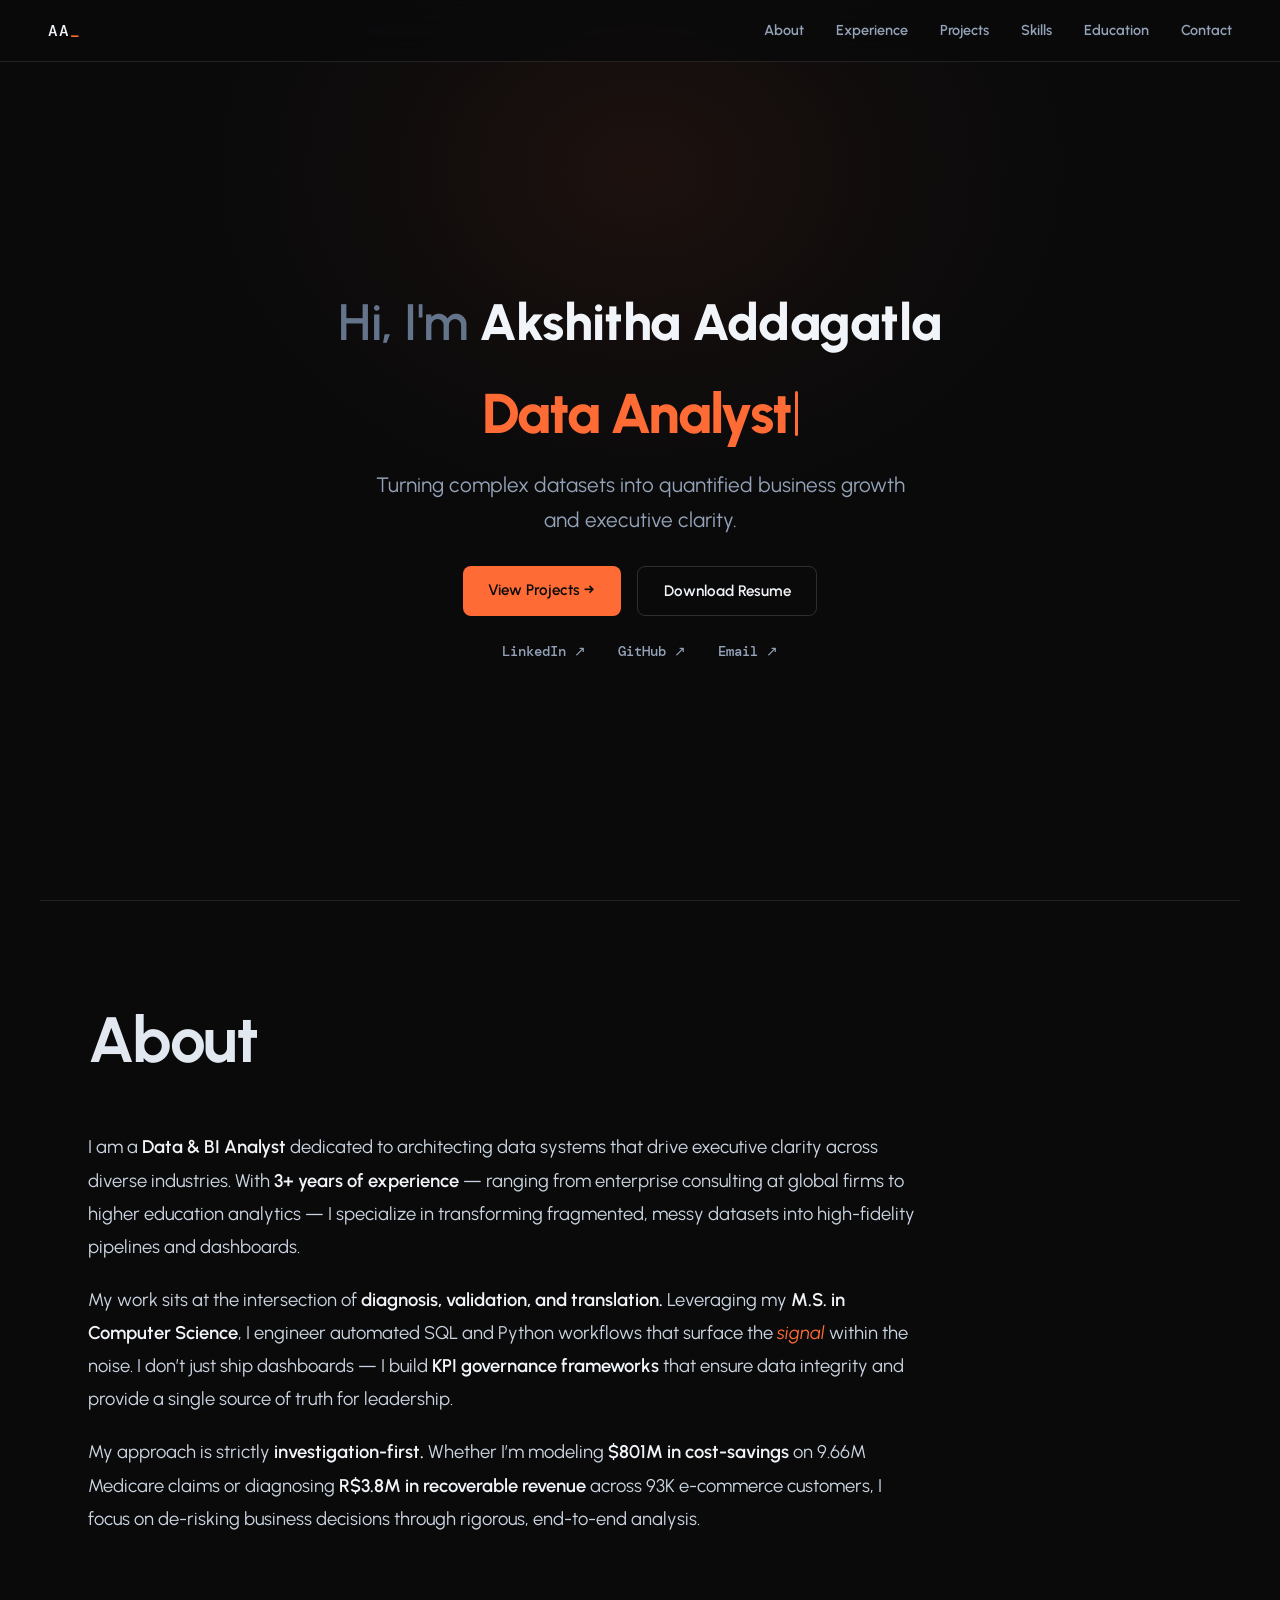
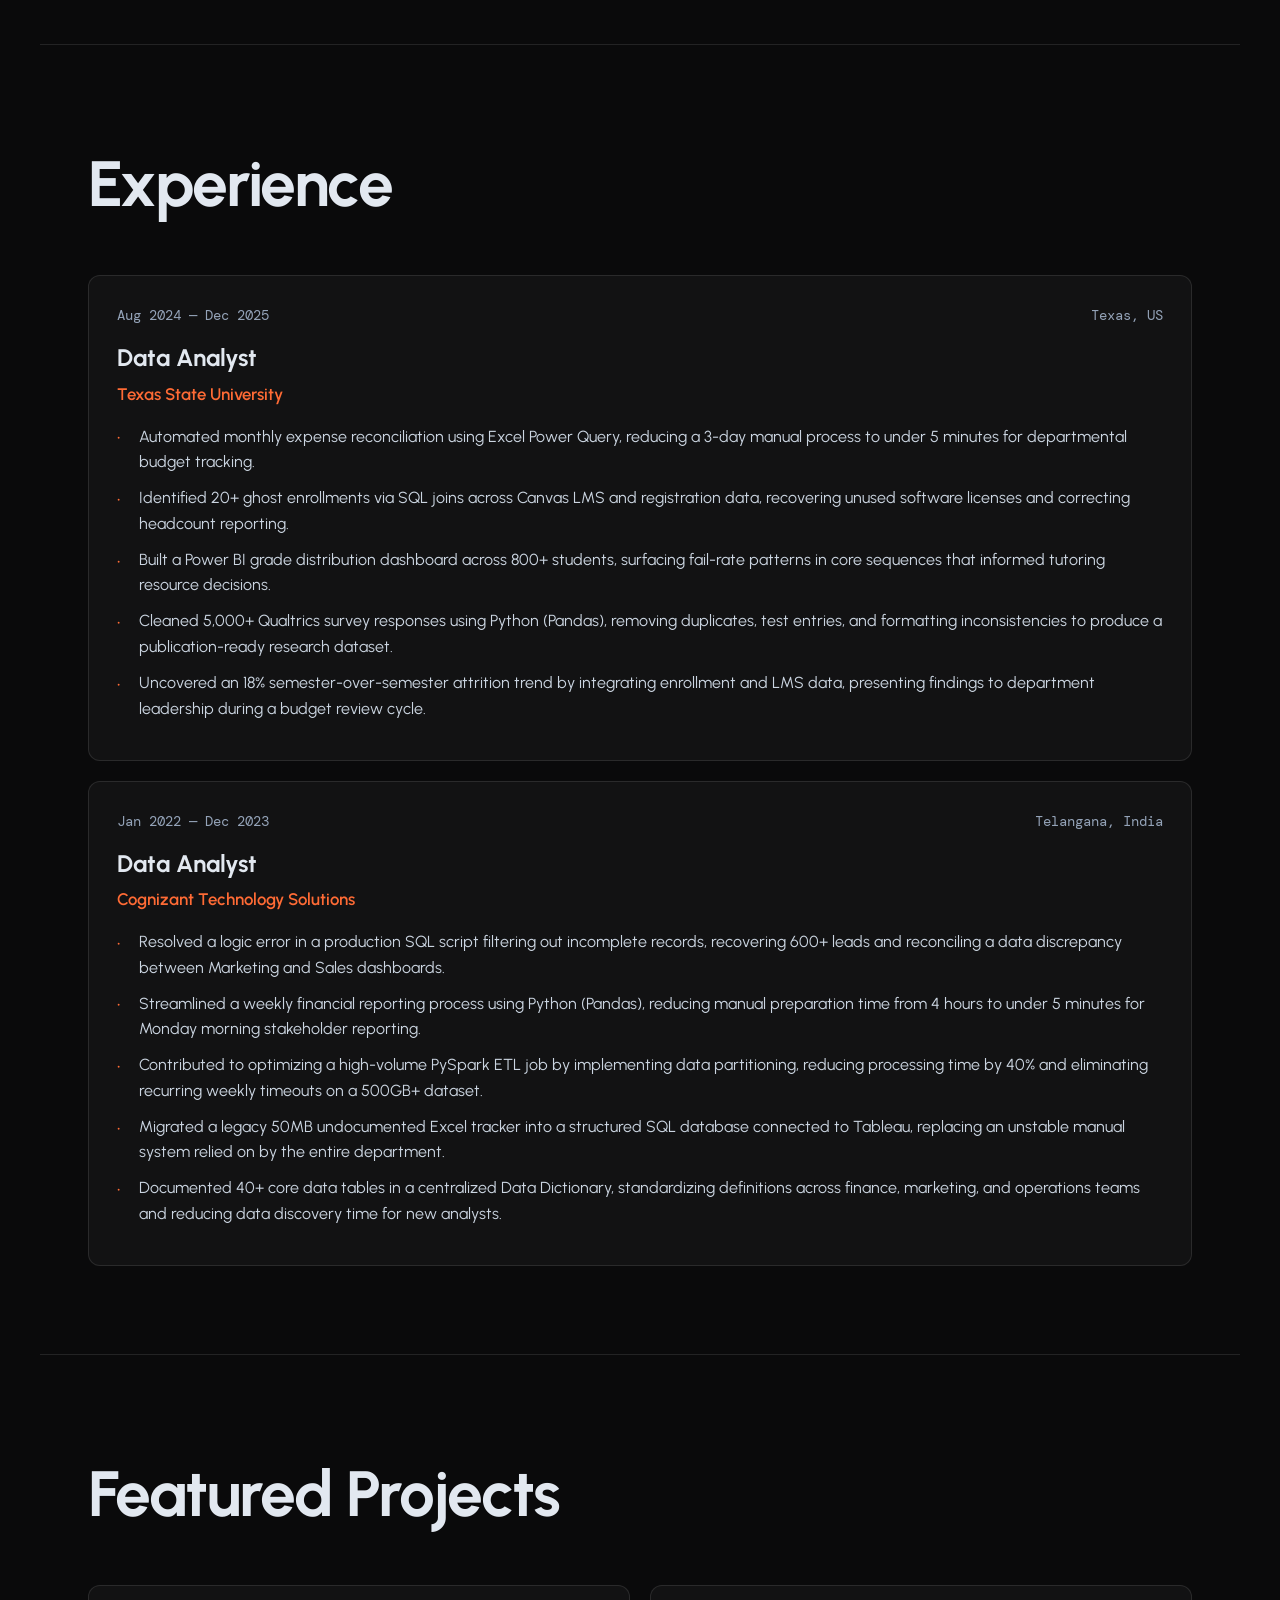
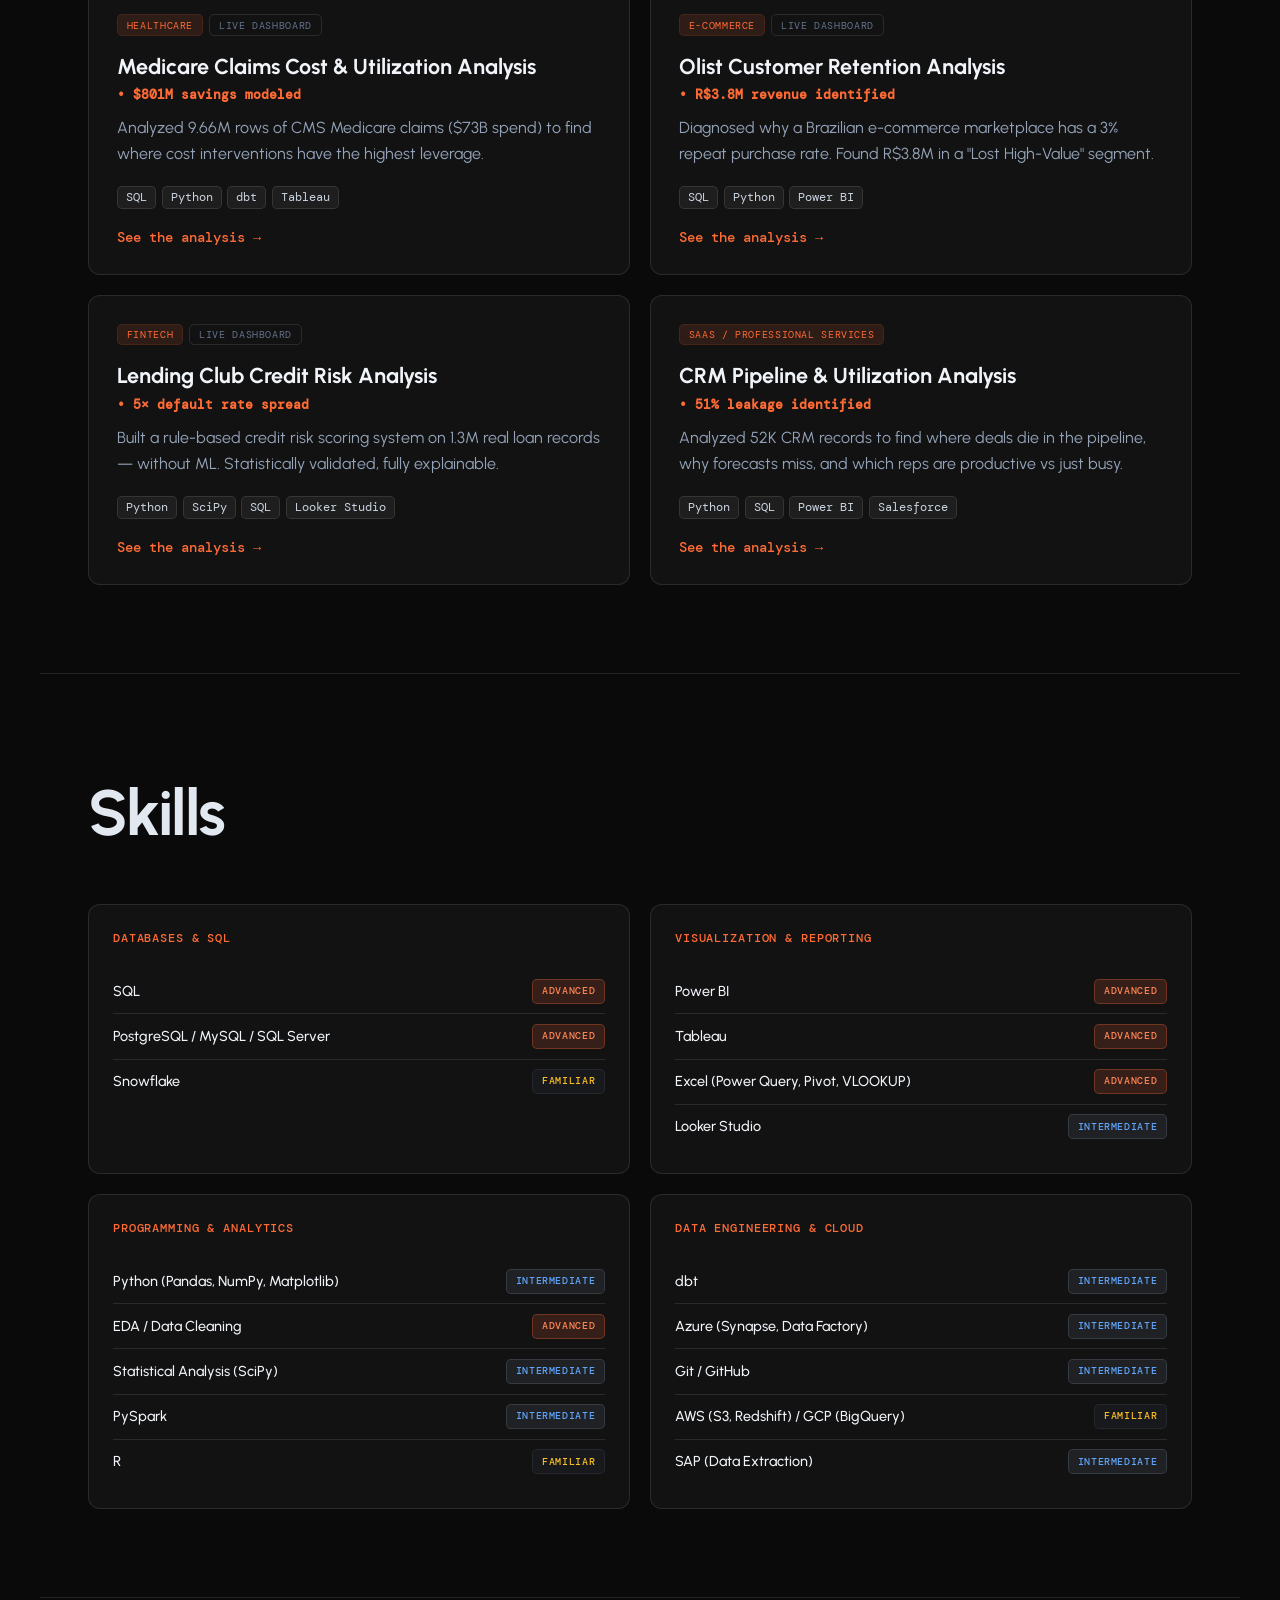
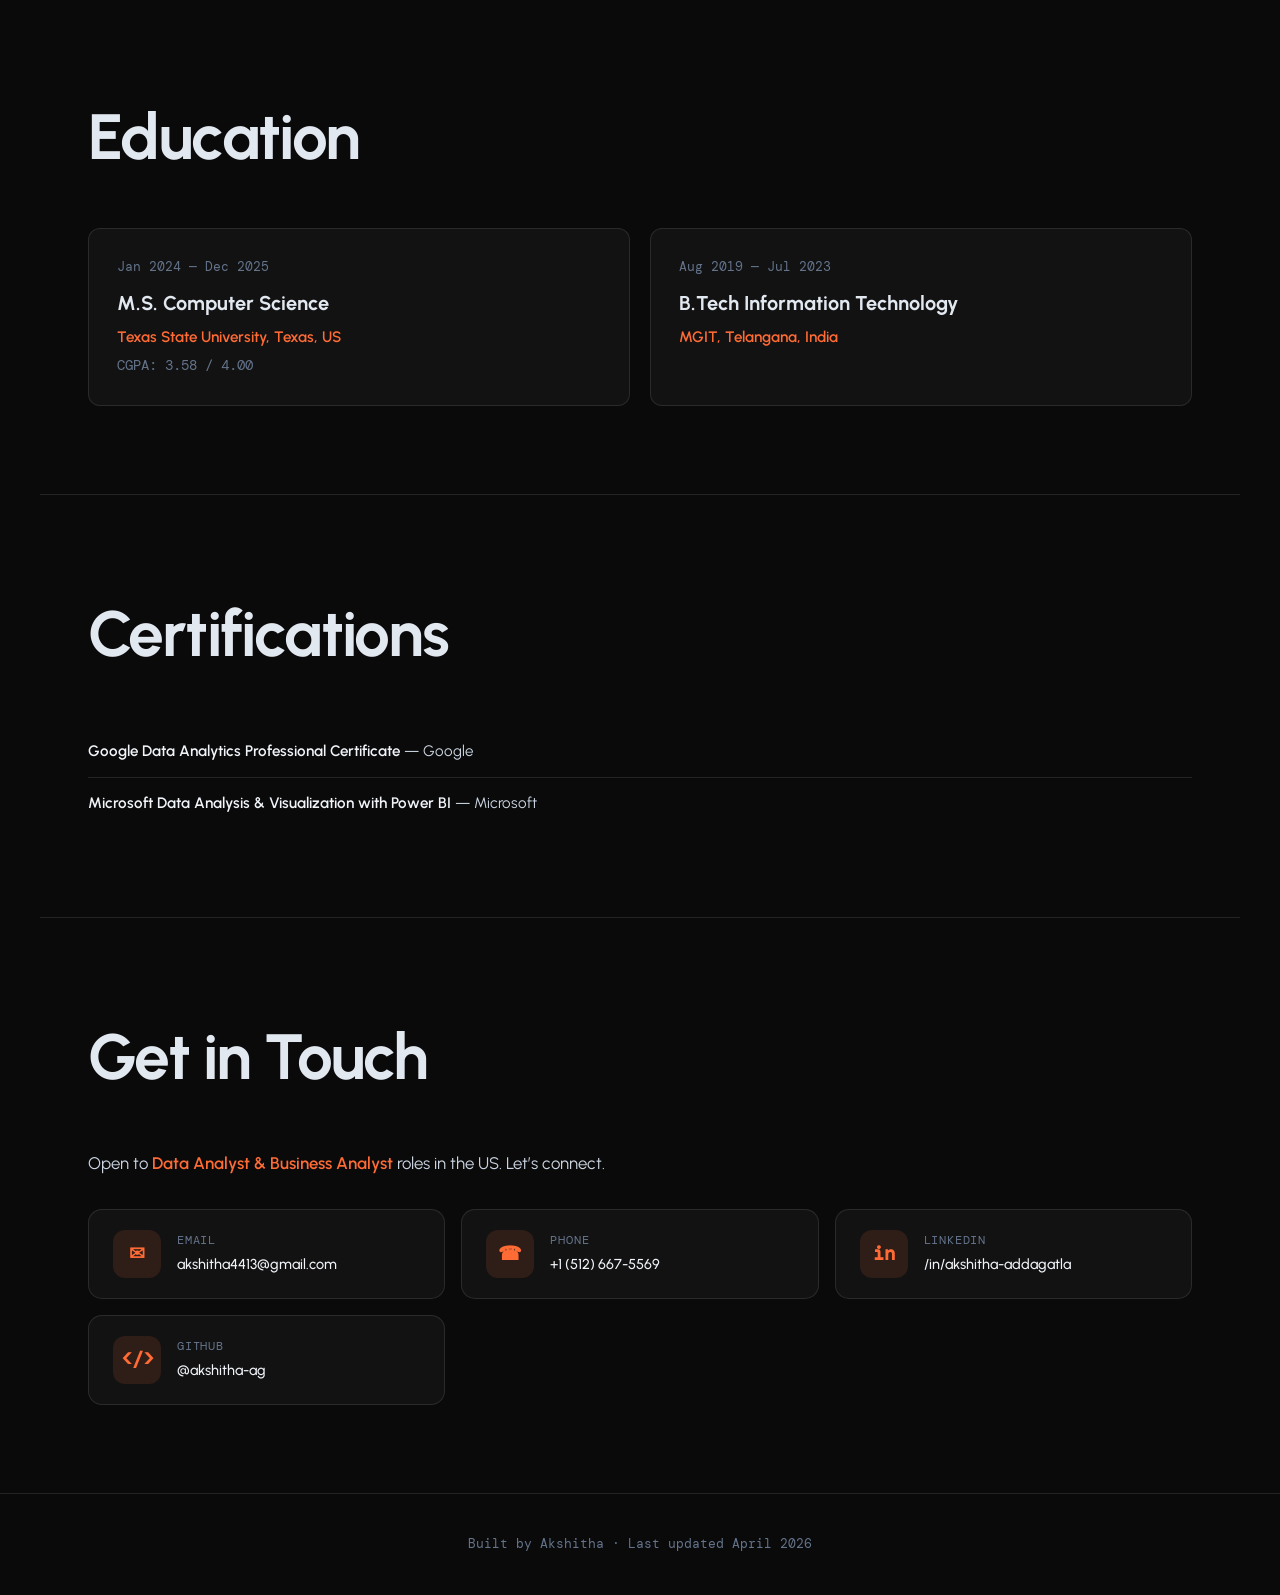
==== commit 9e971574: "Fix merge conflicts, add CRM project" ====
--- a/index.html
+++ b/index.html
@@ -1,4 +1,3 @@
-<<<<<<< HEAD
 <!DOCTYPE html>
 <html lang="en">
 <head>
@@ -252,251 +251,4 @@
 </div>
 
 <script src="script.js"></script>
-</body>
-=======
-<!DOCTYPE html>
-<html lang="en">
-<head>
-<meta charset="UTF-8" />
-<meta name="viewport" content="width=device-width, initial-scale=1.0" />
-<title>Akshitha Addagatla — Data & BI Analyst</title>
-<meta name="description" content="Data & BI Analyst with 3+ years architecting data systems that drive executive clarity across diverse industries." />
-<meta property="og:title" content="Akshitha Addagatla — Data & BI Analyst" />
-<meta property="og:description" content="Data & BI Analyst — Turning complex datasets into quantified business growth and executive clarity." />
-<meta property="og:type" content="website" />
-<link rel="icon" type="image/svg+xml" href="favicon.svg" />
-<link rel="preconnect" href="https://fonts.googleapis.com" />
-<link rel="preconnect" href="https://fonts.gstatic.com" crossorigin />
-<link href="https://fonts.googleapis.com/css2?family=Urbanist:wght@400;500;600;700;800&family=DM+Mono:wght@400;500&display=swap" rel="stylesheet" />
-<link rel="stylesheet" href="style.css" />
-</head>
-<body>
-
-<nav class="nav">
-  <a href="#top" class="nav-logo">AA<span class="blink">_</span></a>
-  <div class="nav-links">
-    <a href="#about">About</a>
-    <a href="#experience">Experience</a>
-    <a href="#projects">Projects</a>
-    <a href="#skills">Skills</a>
-    <a href="#education">Education</a>
-    <a href="#contact">Contact</a>
-  </div>
-</nav>
-
-<header id="top" class="hero">
-  <div class="hero-spotlight"></div>
-  <div class="hero-content">
-    <p class="hero-greeting">Hi, I'm <strong>Akshitha Addagatla</strong></p>
-    <div class="typewriter-block">
-      <div class="typewriter-line">
-        <span id="typed"></span><span class="cursor"></span>
-      </div>
-    </div>
-    <p class="tagline">Turning complex datasets into quantified business growth and executive clarity.</p>
-    <div class="hero-cta">
-      <a href="#projects" class="btn btn-primary">View Projects →</a>
-      <a href="resume.pdf" class="btn btn-ghost" download>Download Resume</a>
-    </div>
-    <div class="socials">
-      <a href="https://www.linkedin.com/in/akshitha-addagatla-6658932a1/" target="_blank" rel="noopener">LinkedIn ↗</a>
-      <a href="https://github.com/akshitha-ag" target="_blank" rel="noopener">GitHub ↗</a>
-      <a href="mailto:akshitha4413@gmail.com">Email ↗</a>
-    </div>
-  </div>
-</header>
-
-<section id="about" class="section">
-  <div class="section-head"><h2>About</h2></div>
-  <div class="about-body">
-    <p>I am a <strong>Data &amp; BI Analyst</strong> dedicated to architecting data systems that drive executive clarity across diverse industries. With <strong>3+ years of experience</strong> — ranging from enterprise consulting at global firms to higher education analytics — I specialize in transforming fragmented, messy datasets into high-fidelity pipelines and dashboards.</p>
-    <p>My work sits at the intersection of <strong>diagnosis, validation, and translation.</strong> Leveraging my <strong>M.S. in Computer Science</strong>, I engineer automated SQL and Python workflows that surface the <em>signal</em> within the noise. I don&rsquo;t just ship dashboards — I build <strong>KPI governance frameworks</strong> that ensure data integrity and provide a single source of truth for leadership.</p>
-    <p>My approach is strictly <strong>investigation-first.</strong> Whether I&rsquo;m modeling <strong>$801M in cost-savings</strong> on 9.66M Medicare claims or diagnosing <strong>R$3.8M in recoverable revenue</strong> across 93K e-commerce customers, I focus on de-risking business decisions through rigorous, end-to-end analysis.</p>
-  </div>
-</section>
-
-<section id="experience" class="section">
-  <div class="section-head"><h2>Experience</h2></div>
-  <div class="timeline">
-    <article class="exp-card">
-      <div class="exp-meta">
-        <span class="exp-date">Aug 2024 — Dec 2025</span>
-        <span class="exp-loc">Texas, US</span>
-      </div>
-      <h3>Data Analyst</h3>
-      <p class="exp-company">Texas State University</p>
-      <ul class="exp-bullets">
-        <li>Automated monthly expense reconciliation using Excel Power Query, reducing a 3-day manual process to under 5 minutes for departmental budget tracking.</li>
-        <li>Identified 20+ ghost enrollments via SQL joins across Canvas LMS and registration data, recovering unused software licenses and correcting headcount reporting.</li>
-        <li>Built a Power BI grade distribution dashboard across 800+ students, surfacing fail-rate patterns in core sequences that informed tutoring resource decisions.</li>
-        <li>Cleaned 5,000+ Qualtrics survey responses using Python (Pandas), removing duplicates, test entries, and formatting inconsistencies to produce a publication-ready research dataset.</li>
-        <li>Uncovered an 18% semester-over-semester attrition trend by integrating enrollment and LMS data, presenting findings to department leadership during a budget review cycle.</li>
-      </ul>
-    </article>
-    <article class="exp-card">
-      <div class="exp-meta">
-        <span class="exp-date">Jan 2022 — Dec 2023</span>
-        <span class="exp-loc">Telangana, India</span>
-      </div>
-      <h3>Data Analyst</h3>
-      <p class="exp-company">Cognizant Technology Solutions</p>
-      <ul class="exp-bullets">
-        <li>Resolved a logic error in a production SQL script filtering out incomplete records, recovering 600+ leads and reconciling a data discrepancy between Marketing and Sales dashboards.</li>
-        <li>Streamlined a weekly financial reporting process using Python (Pandas), reducing manual preparation time from 4 hours to under 5 minutes for Monday morning stakeholder reporting.</li>
-        <li>Contributed to optimizing a high-volume PySpark ETL job by implementing data partitioning, reducing processing time by 40% and eliminating recurring weekly timeouts on a 500GB+ dataset.</li>
-        <li>Migrated a legacy 50MB undocumented Excel tracker into a structured SQL database connected to Tableau, replacing an unstable manual system relied on by the entire department.</li>
-        <li>Documented 40+ core data tables in a centralized Data Dictionary, standardizing definitions across finance, marketing, and operations teams and reducing data discovery time for new analysts.</li>
-      </ul>
-    </article>
-  </div>
-</section>
-
-<section id="projects" class="section">
-  <div class="section-head"><h2>Featured Projects</h2></div>
-  <div class="project-grid">
-    <button class="project-card" data-project="medicare">
-      <div class="project-tags">
-        <span class="tag tag-domain">Healthcare</span>
-        <span class="tag">Live Dashboard</span>
-      </div>
-      <h3>Medicare Claims Cost &amp; Utilization Analysis</h3>
-      <span class="project-metric">• $801M savings modeled</span>
-      <p class="project-blurb">Analyzed 9.66M rows of CMS Medicare claims ($73B spend) to find where cost interventions have the highest leverage.</p>
-      <div class="project-stack"><span>SQL</span><span>Python</span><span>dbt</span><span>Tableau</span></div>
-      <div class="project-cta">See the analysis →</div>
-    </button>
-    <button class="project-card" data-project="olist">
-      <div class="project-tags">
-        <span class="tag tag-domain">E-commerce</span>
-        <span class="tag">Live Dashboard</span>
-      </div>
-      <h3>Olist Customer Retention Analysis</h3>
-      <span class="project-metric">• R$3.8M revenue identified</span>
-      <p class="project-blurb">Diagnosed why a Brazilian e-commerce marketplace has a 3% repeat purchase rate. Found R$3.8M in a "Lost High-Value" segment.</p>
-      <div class="project-stack"><span>SQL</span><span>Python</span><span>Power BI</span></div>
-      <div class="project-cta">See the analysis →</div>
-    </button>
-    <button class="project-card" data-project="lending">
-      <div class="project-tags">
-        <span class="tag tag-domain">Fintech</span>
-        <span class="tag">Live Dashboard</span>
-      </div>
-      <h3>Lending Club Credit Risk Analysis</h3>
-      <span class="project-metric">• 5× default rate spread</span>
-      <p class="project-blurb">Built a rule-based credit risk scoring system on 1.3M real loan records — without ML. Statistically validated, fully explainable.</p>
-      <div class="project-stack"><span>Python</span><span>SciPy</span><span>SQL</span><span>Looker Studio</span></div>
-      <div class="project-cta">See the analysis →</div>
-    </button>
-  </div>
-</section>
-
-<section id="skills" class="section">
-  <div class="section-head"><h2>Skills</h2></div>
-  <div class="skills-grid">
-    <div class="skill-group">
-      <h4>Databases &amp; SQL</h4>
-      <div class="skill-row"><span class="skill-name">SQL</span><span class="skill-level lvl-adv">Advanced</span></div>
-      <div class="skill-row"><span class="skill-name">PostgreSQL / MySQL / SQL Server</span><span class="skill-level lvl-adv">Advanced</span></div>
-      <div class="skill-row"><span class="skill-name">Snowflake</span><span class="skill-level lvl-fam">Familiar</span></div>
-    </div>
-    <div class="skill-group">
-      <h4>Visualization &amp; Reporting</h4>
-      <div class="skill-row"><span class="skill-name">Power BI</span><span class="skill-level lvl-adv">Advanced</span></div>
-      <div class="skill-row"><span class="skill-name">Tableau</span><span class="skill-level lvl-adv">Advanced</span></div>
-      <div class="skill-row"><span class="skill-name">Excel (Power Query, Pivot, VLOOKUP)</span><span class="skill-level lvl-adv">Advanced</span></div>
-      <div class="skill-row"><span class="skill-name">Looker Studio</span><span class="skill-level lvl-int">Intermediate</span></div>
-    </div>
-    <div class="skill-group">
-      <h4>Programming &amp; Analytics</h4>
-      <div class="skill-row"><span class="skill-name">Python (Pandas, NumPy, Matplotlib)</span><span class="skill-level lvl-int">Intermediate</span></div>
-      <div class="skill-row"><span class="skill-name">EDA / Data Cleaning</span><span class="skill-level lvl-adv">Advanced</span></div>
-      <div class="skill-row"><span class="skill-name">Statistical Analysis (SciPy)</span><span class="skill-level lvl-int">Intermediate</span></div>
-      <div class="skill-row"><span class="skill-name">PySpark</span><span class="skill-level lvl-int">Intermediate</span></div>
-      <div class="skill-row"><span class="skill-name">R</span><span class="skill-level lvl-fam">Familiar</span></div>
-    </div>
-    <div class="skill-group">
-      <h4>Data Engineering &amp; Cloud</h4>
-      <div class="skill-row"><span class="skill-name">dbt</span><span class="skill-level lvl-int">Intermediate</span></div>
-      <div class="skill-row"><span class="skill-name">Azure (Synapse, Data Factory)</span><span class="skill-level lvl-int">Intermediate</span></div>
-      <div class="skill-row"><span class="skill-name">Git / GitHub</span><span class="skill-level lvl-int">Intermediate</span></div>
-      <div class="skill-row"><span class="skill-name">AWS (S3, Redshift) / GCP (BigQuery)</span><span class="skill-level lvl-fam">Familiar</span></div>
-      <div class="skill-row"><span class="skill-name">SAP (Data Extraction)</span><span class="skill-level lvl-int">Intermediate</span></div>
-    </div>
-  </div>
-</section>
-
-<section id="education" class="section">
-  <div class="section-head"><h2>Education</h2></div>
-  <div class="edu-grid">
-    <article class="edu-card">
-      <span class="edu-date">Jan 2024 — Dec 2025</span>
-      <h3>M.S. Computer Science</h3>
-      <p class="edu-school">Texas State University, Texas, US</p>
-      <p class="edu-detail">CGPA: 3.58 / 4.00</p>
-    </article>
-    <article class="edu-card">
-      <span class="edu-date">Aug 2019 — Jul 2023</span>
-      <h3>B.Tech Information Technology</h3>
-      <p class="edu-school">MGIT, Telangana, India</p>
-    </article>
-  </div>
-</section>
-
-<section id="certifications" class="section">
-  <div class="section-head"><h2>Certifications</h2></div>
-  <ul class="cert-list">
-    <li><strong>Google Data Analytics Professional Certificate</strong> — Google</li>
-    <li><strong>Microsoft Data Analysis &amp; Visualization with Power BI</strong> — Microsoft</li>
-  </ul>
-</section>
-
-<section id="contact" class="section">
-  <div class="section-head"><h2>Get in Touch</h2></div>
-  <p class="contact-text">Open to <strong>Data Analyst &amp; Business Analyst</strong> roles in the US. Let&rsquo;s connect.</p>
-  <div class="contact-links">
-    <a href="mailto:akshitha4413@gmail.com" class="contact-tile">
-      <div class="tile-icon">&#9993;</div>
-      <div class="tile-content">
-        <span class="tile-label">Email</span>
-        <span class="tile-value">akshitha4413@gmail.com</span>
-      </div>
-    </a>
-    <a href="tel:+15126675569" class="contact-tile">
-      <div class="tile-icon">&#9742;</div>
-      <div class="tile-content">
-        <span class="tile-label">Phone</span>
-        <span class="tile-value">+1 (512) 667-5569</span>
-      </div>
-    </a>
-    <a href="https://www.linkedin.com/in/akshitha-addagatla-6658932a1/" target="_blank" rel="noopener" class="contact-tile">
-      <div class="tile-icon">in</div>
-      <div class="tile-content">
-        <span class="tile-label">LinkedIn</span>
-        <span class="tile-value">/in/akshitha-addagatla</span>
-      </div>
-    </a>
-    <a href="https://github.com/akshitha-ag" target="_blank" rel="noopener" class="contact-tile">
-      <div class="tile-icon">&lt;/&gt;</div>
-      <div class="tile-content">
-        <span class="tile-label">GitHub</span>
-        <span class="tile-value">@akshitha-ag</span>
-      </div>
-    </a>
-  </div>
-</section>
-
-<footer class="footer">
-  <p>Built by Akshitha · Last updated April 2026</p>
-</footer>
-
-<div class="modal-overlay" id="modalOverlay">
-  <div class="modal" role="dialog" aria-modal="true">
-    <button class="modal-close" aria-label="Close">&times;</button>
-    <div class="modal-body" id="modalBody"></div>
-  </div>
-</div>
-
-<script src="script.js"></script>
-</body>
->>>>>>> 2041fcc3088027e944dd3eda480a947b8d76c902
-</html>+</body>
--- a/style.css
+++ b/style.css
@@ -1,4 +1,3 @@
-<<<<<<< HEAD
 *,*::before,*::after{box-sizing:border-box;margin:0;padding:0}
 html{scroll-behavior:smooth}
 body{
@@ -317,328 +316,6 @@
   gap: 1.25rem;
 }
 
-.project-grid .project-card:last-child {
-  grid-column: 1 / 2;
-=======
-*,*::before,*::after{box-sizing:border-box;margin:0;padding:0}
-html{scroll-behavior:smooth}
-body{
-  background:#0a0a0b;
-  color:#e2e8f0;
-  font-family:'Urbanist',sans-serif;
-  font-weight:400;
-  line-height:1.6;
-  overflow-x:hidden;
-}
-
-:root{
-  --bg:#0a0a0b;
-  --bg-card:rgba(255,255,255,0.035);
-  --border:rgba(255,255,255,0.1);
-  --border-hover:#ff6b35;
-  --text:#f1f5f9;
-  --text-mid:#cbd5e1;
-  --text-muted:#94a3b8;
-  --text-dim:#64748b;
-  --accent:#ff6b35;
-  --accent-hover:#ff8555;
-  --accent-dim:rgba(255,107,53,0.12);
-  --shadow:0 2px 10px rgba(0,0,0,0.3);
-  --shadow-lg:0 12px 40px rgba(0,0,0,0.4);
-}
-
-/* NAV */
-.nav{
-  position:fixed;top:0;left:0;right:0;
-  display:flex;justify-content:space-between;align-items:center;
-  padding:1.1rem 3rem;
-  background:rgba(10,10,11,0.75);
-  backdrop-filter:blur(20px);-webkit-backdrop-filter:blur(20px);
-  border-bottom:1px solid var(--border);z-index:100;
-}
-.nav-logo{
-  font-family:'DM Mono',monospace;font-size:1rem;font-weight:500;
-  color:var(--text);text-decoration:none;letter-spacing:.05em;
-}
-.blink{color:var(--accent);animation:blink 1s step-end infinite}
-@keyframes blink{50%{opacity:0}}
-.nav-links{display:flex;gap:2rem}
-.nav-links a{
-  color:var(--text-muted);text-decoration:none;
-  font-size:.9rem;font-weight:600;transition:color .2s;
-}
-.nav-links a:hover{color:var(--accent)}
-
-/* HERO */
-.hero{
-  min-height:100vh;display:flex;align-items:center;justify-content:center;
-  text-align:center;padding:7rem 2rem 4rem;
-  position:relative;overflow:hidden;
-}
-.hero-spotlight{
-  position:absolute;top:-20%;left:50%;transform:translateX(-50%);
-  width:900px;height:700px;
-  background:radial-gradient(ellipse at center,rgba(255,107,53,0.08) 0%,rgba(255,107,53,0.02) 45%,transparent 70%);
-  pointer-events:none;z-index:0;
-}
-.hero-content{
-  position:relative;z-index:1;
-  display:flex;flex-direction:column;align-items:center;
-  max-width:950px;width:100%;
-}
-.hero-greeting{
-  font-size:clamp(1.8rem,3.5vw,2.6rem);
-  font-weight:600;color:var(--text-dim);
-  margin-bottom:1rem;letter-spacing:-.01em;
-}
-.hero-greeting strong{color:var(--text);font-weight:800}
-
-/* typewriter */
-.typewriter-block{margin-bottom:1.25rem}
-.typewriter-line{
-  font-size:clamp(2rem,4.5vw,3.5rem);
-  font-weight:800;letter-spacing:-.03em;line-height:1.1;
-  color:var(--accent);min-height:1.2em;
-  display:flex;align-items:center;justify-content:center;
-}
-.cursor{
-  display:inline-block;width:3px;height:.8em;
-  background:var(--accent);margin-left:5px;border-radius:2px;
-  animation:blink .9s step-end infinite;flex-shrink:0;
-}
-
-.tagline{
-  font-size:clamp(1.1rem,1.8vw,1.3rem);
-  color:var(--text-muted);font-weight:400;
-  max-width:560px;margin:0 auto 1.75rem;line-height:1.7;
-}
-.hero-cta{display:flex;gap:1rem;margin-bottom:1.5rem;flex-wrap:wrap;justify-content:center}
-.btn{
-  padding:.75rem 1.6rem;font-family:'Urbanist',sans-serif;
-  font-size:.95rem;font-weight:600;text-decoration:none;
-  border-radius:8px;transition:all .2s;display:inline-block;cursor:pointer;
-}
-.btn-primary{background:var(--accent);color:#0a0a0b;border:none}
-.btn-primary:hover{background:var(--accent-hover);transform:translateY(-2px);box-shadow:0 6px 20px rgba(255,107,53,.25)}
-.btn-ghost{border:1.5px solid rgba(255,255,255,.15);color:var(--text);background:transparent}
-.btn-ghost:hover{border-color:var(--accent);color:var(--accent)}
-
-.socials{display:flex;gap:2rem;flex-wrap:wrap;justify-content:center}
-.socials a{
-  font-family:'DM Mono',monospace;font-size:.9rem;font-weight:500;
-  color:var(--text-muted);text-decoration:none;
-  border-bottom:1px solid transparent;padding-bottom:2px;transition:all .2s;
-}
-.socials a:hover{color:var(--accent);border-bottom-color:var(--accent)}
-
-/* SECTIONS */
-.section{max-width:1200px;margin:0 auto;padding:5.5rem 3rem;border-top:1px solid var(--border)}
-.section-head{margin-bottom:2.5rem}
-.section h2{font-size:clamp(2.5rem,5vw,4rem);font-weight:700;letter-spacing:-.025em}
-
-/* ABOUT */
-.about-body{max-width:830px}
-.about-body p{font-size:1.15rem;line-height:1.8;color:var(--text-mid);margin-bottom:1.25rem}
-.about-body strong{color:var(--text);font-weight:600}
-.about-body em{color:var(--accent);font-style:italic}
-
-/* EXPERIENCE */
-.timeline{display:flex;flex-direction:column;gap:1.25rem}
-.exp-card{
-  padding:1.75rem;border:1px solid var(--border);border-radius:12px;
-  background:var(--bg-card);transition:all .25s;
-}
-.exp-card:hover{border-color:var(--border-hover);transform:translateX(4px);background:rgba(255,107,53,.03)}
-.exp-meta{
-  display:flex;justify-content:space-between;
-  font-family:'DM Mono',monospace;font-size:.9rem;
-  color:var(--text-muted);margin-bottom:.75rem;
-}
-.exp-card h3{font-size:1.5rem;margin-bottom:.2rem;font-weight:700}
-.exp-company{color:var(--accent);margin-bottom:1rem;font-weight:600;font-size:1.05rem}
-.exp-bullets{list-style:none}
-.exp-bullets li{
-  padding-left:1.4rem;position:relative;color:var(--text-mid);
-  margin-bottom:.65rem;line-height:1.6;font-size:1rem;
-}
-.exp-bullets li::before{
-  content:'•';position:absolute;left:0;color:var(--accent);
-  font-size:1.1rem;line-height:1;top:.3rem;
-}
-
-/* PROJECTS */
-.project-grid{display:grid;grid-template-columns:repeat(auto-fit,minmax(340px,1fr));gap:1.25rem}
-.project-card{
-  text-align:left;padding:1.75rem;background:var(--bg-card);
-  border:1px solid var(--border);border-radius:12px;
-  cursor:pointer;font-family:inherit;color:var(--text);
-  transition:all .25s;position:relative;
-}
-.project-card:hover{
-  border-color:var(--border-hover);
-  background:rgba(255,107,53,.04);
-  transform:translateY(-4px);
-  box-shadow:0 12px 40px rgba(255,107,53,.1);
-}
-.project-tags{display:flex;gap:.4rem;margin-bottom:1rem;flex-wrap:wrap}
-.tag{
-  font-family:'DM Mono',monospace;font-size:.65rem;
-  padding:.2rem .55rem;border:1px solid var(--border);border-radius:5px;
-  color:var(--text-dim);text-transform:uppercase;letter-spacing:.06em;
-}
-.tag-domain{color:var(--accent);border-color:var(--accent-dim);background:var(--accent-dim)}
-.project-card h3{font-size:1.35rem;margin-bottom:.4rem;line-height:1.3;font-weight:700}
-.project-metric{
-  display:inline-block;font-family:'DM Mono',monospace;font-size:.8rem;
-  color:var(--accent);font-weight:600;margin-bottom:.75rem;
-}
-.project-blurb{color:var(--text-muted);font-size:1rem;margin-bottom:1.25rem;line-height:1.6}
-.project-stack{display:flex;flex-wrap:wrap;gap:.35rem;margin-bottom:1.25rem}
-.project-stack span{
-  font-family:'DM Mono',monospace;font-size:.72rem;color:var(--text-mid);
-  padding:.18rem .5rem;background:rgba(255,255,255,.05);
-  border-radius:5px;border:1px solid var(--border);
-}
-.project-cta{font-family:'DM Mono',monospace;font-size:.85rem;color:var(--accent);font-weight:500}
-
-/* SKILLS */
-.skills-grid{display:grid;grid-template-columns:repeat(2,1fr);gap:1.25rem}
-.skill-group{
-  padding:1.5rem;border:1px solid var(--border);border-radius:12px;
-  background:var(--bg-card);transition:all .25s;
-}
-.skill-group:hover{border-color:var(--border-hover)}
-.skill-group h4{
-  font-family:'DM Mono',monospace;font-size:.78rem;color:var(--accent);
-  margin-bottom:1.25rem;text-transform:uppercase;letter-spacing:.07em;font-weight:500;
-}
-.skill-row{
-  display:flex;justify-content:space-between;align-items:center;
-  padding:.6rem 0;border-bottom:1px solid var(--border);gap:1rem;
-}
-.skill-row:last-child{border:none}
-.skill-name{font-size:.9rem;color:var(--text);flex:1;font-weight:500}
-.skill-level{
-  font-family:'DM Mono',monospace;font-size:.65rem;
-  padding:.2rem .55rem;border-radius:5px;
-  text-transform:uppercase;letter-spacing:.06em;
-  white-space:nowrap;font-weight:500;
-}
-.lvl-adv{background:rgba(255,107,53,.15);color:#ff8555;border:1px solid rgba(255,107,53,.3)}
-.lvl-int{background:rgba(148,163,184,.1);color:#60a5fa;border:1px solid rgba(148,163,184,.2)}
-.lvl-fam{background:rgba(100,116,139,.08);color:#fbbf24;border:1px solid rgba(100,116,139,.15)}
-
-/* EDUCATION */
-.edu-grid{display:grid;grid-template-columns:repeat(auto-fit,minmax(300px,1fr));gap:1.25rem}
-.edu-card{
-  padding:1.75rem;border:1px solid var(--border);border-radius:12px;
-  background:var(--bg-card);transition:all .25s;
-}
-.edu-card:hover{border-color:var(--border-hover)}
-.edu-date{font-family:'DM Mono',monospace;font-size:.8rem;color:var(--text-dim);display:block;margin-bottom:.6rem}
-.edu-card h3{font-size:1.25rem;margin-bottom:.35rem;font-weight:700}
-.edu-school{color:var(--accent);margin-bottom:.35rem;font-weight:600;font-size:.95rem}
-.edu-detail{color:var(--text-dim);font-size:.85rem;font-family:'DM Mono',monospace}
-
-/* CERTS */
-.cert-list{list-style:none}
-.cert-list li{
-  padding:.85rem 0;border-bottom:1px solid var(--border);
-  font-size:.95rem;color:var(--text-mid);
-}
-.cert-list li strong{color:var(--text);font-weight:600}
-.cert-list li:last-child{border:none}
-
-/* CONTACT */
-.contact-text{font-size:1.05rem;color:var(--text-mid);max-width:600px;margin-bottom:2rem;line-height:1.7}
-.contact-text strong{color:var(--accent);font-weight:600}
-.contact-links{display:grid;grid-template-columns:repeat(auto-fit,minmax(280px,1fr));gap:1rem}
-.contact-tile{
-  display:flex;align-items:center;gap:1rem;
-  padding:1.25rem 1.5rem;border:1px solid var(--border);border-radius:14px;
-  background:var(--bg-card);text-decoration:none;transition:all .25s;
-}
-.contact-tile:hover{border-color:var(--border-hover);background:rgba(255,107,53,.04);transform:translateY(-2px)}
-.tile-icon{
-  width:48px;height:48px;display:flex;align-items:center;justify-content:center;
-  border-radius:12px;background:var(--accent-dim);color:var(--accent);
-  font-size:1.2rem;font-weight:700;font-family:'DM Mono',monospace;flex-shrink:0;
-}
-.tile-content{display:flex;flex-direction:column}
-.tile-label{
-  font-family:'DM Mono',monospace;font-size:.72rem;color:var(--text-dim);
-  text-transform:uppercase;letter-spacing:.07em;margin-bottom:.15rem;
-}
-.tile-value{color:var(--text);font-size:.9rem;font-weight:500;word-break:break-word}
-
-/* FOOTER */
-.footer{
-  padding:2.5rem 3rem;text-align:center;border-top:1px solid var(--border);
-  font-family:'DM Mono',monospace;font-size:.8rem;color:var(--text-dim);
-}
-
-/* MODAL */
-.modal-overlay{
-  position:fixed;inset:0;background:rgba(0,0,0,.8);
-  backdrop-filter:blur(8px);display:none;align-items:center;justify-content:center;
-  z-index:1000;padding:2rem;opacity:0;transition:opacity .3s;
-}
-.modal-overlay.active{display:flex;opacity:1}
-.modal{
-  background:#141416;border:1px solid rgba(255,107,53,.2);border-radius:16px;
-  max-width:780px;width:100%;max-height:90vh;overflow-y:auto;
-  position:relative;padding:2.5rem;
-  box-shadow:0 25px 60px rgba(0,0,0,.5);
-  transform:translateY(20px);transition:transform .3s;
-}
-.modal-overlay.active .modal{transform:translateY(0)}
-.modal-close{
-  position:absolute;top:1.25rem;right:1.5rem;background:none;border:none;
-  color:var(--text-dim);font-size:1.75rem;cursor:pointer;transition:color .2s;
-  z-index:2;line-height:1;
-}
-.modal-close:hover{color:var(--accent)}
-.modal-body h3{font-size:1.7rem;margin-bottom:.5rem;font-weight:700}
-.modal-body .modal-tags{display:flex;gap:.4rem;margin-bottom:1.25rem;flex-wrap:wrap}
-.modal-images{display:flex;flex-direction:column;gap:.75rem;margin:1.25rem 0}
-.modal-images img{width:100%;height:auto;display:block;border:1px solid var(--border);border-radius:8px}
-.modal-section{margin:1.5rem 0}
-.modal-section-title{
-  font-family:'DM Mono',monospace;font-size:.7rem;color:var(--accent);
-  text-transform:uppercase;letter-spacing:.08em;margin-bottom:.6rem;font-weight:500;
-}
-.modal-section p,.modal-section li{color:var(--text-mid);line-height:1.65;font-size:.93rem}
-.modal-section ul{list-style:none}
-.modal-section ul li{padding-left:1.4rem;position:relative;margin-bottom:.55rem}
-.modal-section ul li::before{
-  content:'•';position:absolute;left:0;color:var(--accent);
-  font-size:1.1rem;line-height:1;top:.25rem;
-}
-.modal-section strong{color:var(--text);font-weight:600}
-.modal-section em{color:var(--accent);font-style:italic}
-.modal-links{display:flex;gap:1rem;margin-top:1.75rem;flex-wrap:wrap}
-
-/* RESPONSIVE */
-@media(max-width:768px){
-  .nav{padding:.9rem 1.25rem}
-  .nav-links{gap:1rem}
-  .nav-links a{font-size:.78rem}
-  .hero{padding:6rem 1.25rem 3rem}
-  .section{padding:3.5rem 1.25rem}
-  .modal{padding:1.75rem 1.25rem}
-  .exp-meta{flex-direction:column;gap:.2rem}
-  .contact-links{grid-template-columns:1fr}
-  .hero-greeting{font-size:1.4rem}
-}
-
-/* 2 + 1 project layout */
-.project-grid {
-  display: grid;
-  grid-template-columns: 1fr 1fr;
-  gap: 1.25rem;
-}
-
-.project-grid .project-card:last-child {
-  grid-column: 1 / 2;
->>>>>>> 2041fcc3088027e944dd3eda480a947b8d76c902
+.project-grid .project-card:last-child:nth-child(odd) {
+  grid-column: 1 / -1;
 }
